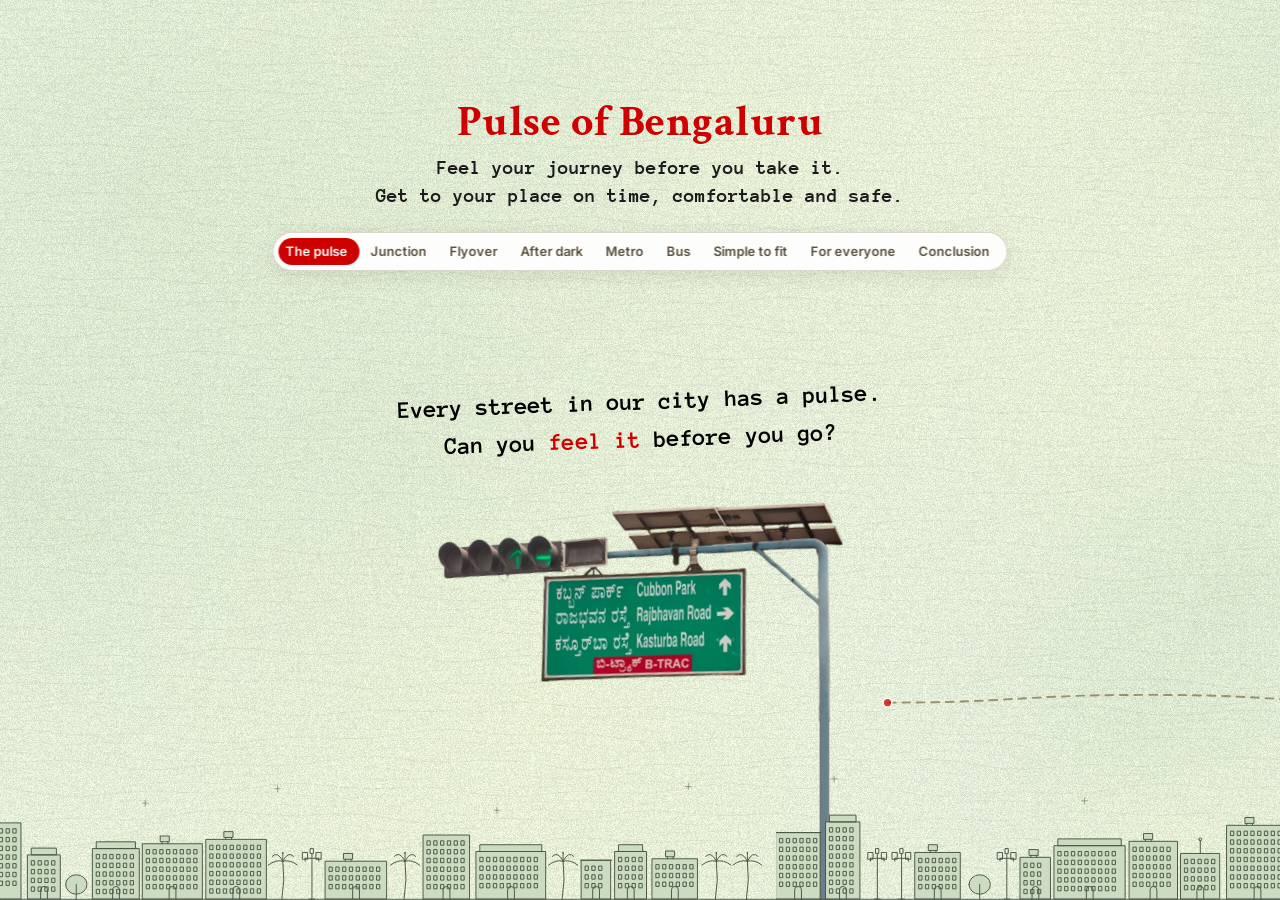
==== index.html @ 8128c370 "Update site" ====
<!doctype html>
<html lang="en">
<head>
  <meta charset="utf-8">
  <meta name="viewport" content="width=device-width, initial-scale=1">
  <title>Pulse of Bengaluru • Heartbeat edition</title>
  <link rel="preconnect" href="https://fonts.googleapis.com">
  <link rel="preconnect" href="https://fonts.gstatic.com" crossorigin>
  <link href="https://fonts.googleapis.com/css2?family=Anonymous+Pro:wght@700&family=Crimson+Text:wght@700&family=Inter:wght@600&family=Noto+Sans+Kannada:wght@700&family=Inter+Tight:wght@500;600;800&family=JetBrains+Mono:wght@500;700&display=swap" rel="stylesheet">
  <script type="module" crossorigin src="./assets/index-BrzSDqYf.js"></script>
  <link rel="stylesheet" crossorigin href="./assets/index-BFYfkbuM.css">
</head>
<body>
  <div id="root"></div>
</body>
</html>
---- assets/index-BFYfkbuM.css ----
*,:before,:after{box-sizing:border-box;margin:0}html,body,#root{background:#fff;height:100%;overflow:hidden}.scroller{overscroll-behavior:contain;scrollbar-width:thin;scrollbar-color:#4a584552 transparent;position:fixed;inset:0;overflow:auto hidden}.scroller::-webkit-scrollbar{background:0 0;height:8px}.scroller::-webkit-scrollbar-track{background:0 0}.scroller::-webkit-scrollbar-thumb{background:#4a584552;border-radius:8px}.track{height:100%;position:relative;overflow:hidden}.frame{transform-origin:0 0;width:24664px;height:928px;position:absolute;top:0;left:0}.spot{justify-content:center;align-items:center;display:flex;position:absolute}.spot>div{flex:none}.photo-fx{width:597.76px;height:336.24px;position:relative}.photo{border:0 solid #614b1e;position:relative}.photo img{pointer-events:none;max-width:none;position:absolute}.photo img.cover{object-fit:cover;width:100%;height:100%;inset:0}.photo .crop{pointer-events:none;position:absolute;inset:0;overflow:hidden}.headline{color:#ce0000;white-space:nowrap;font:700 60px Crimson Text,serif;position:absolute;transform:translateY(-50%)}.rect{background:#d9d9d9;width:6px;height:8px;position:absolute}.overlay{width:24664px;height:928px;position:absolute;top:0;left:0}.abs{position:absolute}.block{width:100%;max-width:none;height:100%;display:block}img.board{object-fit:cover;pointer-events:none;max-width:none}.photo.abs{position:absolute}.t-mono,.t-serif,.t-mono-small{white-space:nowrap;position:absolute}.t-mono{color:#000;font:700 50px Anonymous Pro,monospace}.t-serif{color:#ce0000;font:700 60px Crimson Text,serif}.t-mono-small{color:#000;white-space:pre-wrap;font:700 25px/40px Anonymous Pro,monospace}.wrap{white-space:normal}.pre{white-space:pre-wrap}.right{text-align:right}.red{color:#ce0000}.t-serif .mono-line{color:#000;white-space:pre;font-family:Anonymous Pro,monospace;font-size:50px}.t-serif .mono-small{color:#000;font-family:Anonymous Pro,monospace;font-size:25px;line-height:40px}.t-serif .small{font-size:25px;line-height:40px}ul.bullet{margin:0;padding:0;list-style:none}ul.bullet li{margin-inline-start:55px;list-style:outside}.tag{background:#5e4545;border-radius:10px;justify-content:center;align-items:center;padding:20px;display:flex;position:absolute}.tag p{color:#fff;white-space:nowrap;font:700 40px/40px Anonymous Pro,monospace}.patch{background:#fff;position:absolute}.caption{color:#303030;font:700 26px/38px Anonymous Pro,monospace;position:absolute}.journey{pointer-events:none;position:absolute;top:0;left:0;overflow:visible}.journey-road{fill:none;stroke:#614b1e;stroke-opacity:.55;stroke-width:4px;stroke-linecap:round;stroke-dasharray:16 14;animation:1.6s linear infinite journey-walk}.journey-stop{fill:#ce0000;fill-opacity:.75;stroke:#fff;stroke-width:3px}@keyframes journey-walk{to{stroke-dashoffset:-30px}}@media (prefers-reduced-motion:reduce){.journey-road{animation:none}}.content{width:100%;height:928px;position:absolute;left:0}.pop{transform-origin:50%;transform:scale(1.3333)}.lg-sw{background:#121417;border-radius:5px;align-items:center;gap:3px;min-width:74px;padding:4px 6px;display:inline-flex}.lg-led{border-radius:2px;width:4px;height:14px;display:inline-block}.lg-coach{background:#090e14;border:1.5px solid #c7b9d6;border-radius:4px;gap:3px;padding:2px 4px;display:inline-flex}.lg-coach i,.lg-coach b{border-radius:1.5px;width:3px;height:11px;display:inline-block}.lg-coach i{background:#0f1318}.lg-coach b{background:#d9a47e}.lg-seats{letter-spacing:.5px;color:#ffbd4a;font:700 8px/1 monospace}.lg-seats em{color:#ffbd4a40;font-style:normal}.lg-shadow{background:#000;box-shadow:0 0 0 1px #ffffff73}.lg-sec h3{margin-bottom:0}.lg-sec.on h3{margin-bottom:6px}.lg-body{gap:2px}.info-btn{all:unset;cursor:pointer;color:#ce0000;text-underline-offset:4px;white-space:nowrap;text-decoration:underline}.info-btn:after{content:" ▸"}.info{z-index:11;color:#2b2b2b;-webkit-font-smoothing:antialiased;background:#fffffffa;border:1px solid #614b1e40;border-radius:14px;width:420px;max-height:calc(100vh - 36px);padding:18px 20px 16px;font:500 14px/1.45 Inter,system-ui,-apple-system,sans-serif;animation:.22s ease-out info-in;position:fixed;bottom:18px;left:18px;overflow:auto;box-shadow:0 10px 34px #281e0a2e}@keyframes info-in{0%{opacity:0;transform:translateY(8px)}}.info h3{color:#ce0000;margin:0 28px 10px 0;font:700 22px/1.15 Crimson Text,serif}.info-k{letter-spacing:.06em;text-transform:uppercase;color:#614b1e;margin:12px 0 5px;font:700 11px/1 Anonymous Pro,monospace}.info-src{font-weight:600}.info ul{gap:6px;padding-left:18px;display:grid}.info figure{margin:12px 0 0}.info figure img{object-fit:cover;object-position:center 25%;border:1px solid #e5dccb;border-radius:10px;width:100%;max-height:300px;display:block}.info figcaption{color:#6b6355;margin-top:6px;font-size:12px}.info-link{color:#ce0000;margin-top:12px;font-weight:600;display:inline-block}.info-close{all:unset;cursor:pointer;color:#614b1e;font:400 24px/1 system-ui;position:absolute;top:10px;right:14px}.diagram{background:#faf7f0;border:1px solid #e5dccb;border-radius:10px;margin-top:10px;padding:6px 4px 2px}.diagram svg{width:100%;height:auto;display:block}.d-led{transition:fill .35s}.d-guide{stroke:#8a7d63;stroke-width:1px;stroke-dasharray:3 3;opacity:.55}.d-guide.on{stroke:#c9a227;opacity:1}.d-label{fill:#614b1e;font:600 11px Inter,system-ui,sans-serif}.info{width:460px}.info figure img{max-height:220px}.lead{color:#1b1b1b;font:700 40px/1.3 Anonymous Pro,monospace;position:absolute}.person-label{text-align:center;color:#303030;font:700 22px/1.3 Anonymous Pro,monospace;position:absolute}.bubble{fill:#ce0000;font:700 24px Noto Sans Kannada,Inter,sans-serif}.signs-wall{width:1340px;height:520px}.signs-wall img{filter:drop-shadow(0 8px 14px #281e0a2e);height:auto;position:absolute}.fit-tag{color:#303030;margin-top:10px;font:700 26px Anonymous Pro,monospace}.fit-tag.red{color:#ce0000}.fit-points{color:#303030;gap:26px;padding-left:28px;font:700 30px/1.35 Anonymous Pro,monospace;display:grid;position:absolute}.fit-points b{color:#ce0000}.fb-kn{fill:#fffff7;font:700 42px Noto Sans Kannada,sans-serif}.fb-en{fill:#fffff7;font:600 52px Inter,sans-serif}.fb-arrow{fill:#fffff7;font:700 84px Inter,sans-serif}.index{z-index:12;-webkit-backdrop-filter:blur(6px);backdrop-filter:blur(6px);-webkit-font-smoothing:antialiased;background:#ffffffeb;border:1px solid #614b1e38;border-radius:999px;gap:4px;padding:5px;font:600 13px/1 Inter,system-ui,sans-serif;display:flex;position:fixed;top:232px;left:50%;transform:translate(-50%);box-shadow:0 4px 18px #281e0a1a}.index button{all:unset;cursor:pointer;white-space:nowrap;color:#5a4f3c;border-radius:999px;align-items:center;gap:7px;padding:7px 12px 7px 7px;transition:background .2s,color .2s;display:flex}.index button:hover{background:#f6efe1}.index .n{color:#614b1e;background:#efe7d6;border-radius:50%;place-items:center;width:22px;height:22px;font:700 12px Anonymous Pro,monospace;display:inline-grid}.index button.on{color:#fff;background:#ce0000}.index button.on .n{color:#ce0000;background:#fff}.info-btn.try{color:#614b1e}.info-btn.try:after{content:" ●";color:#ce0000;vertical-align:.2em;font-size:.7em}.sim-backdrop{z-index:20;background:#1c160c6b;place-items:center;padding:24px;animation:.2s ease-out info-in;display:grid;position:fixed;inset:0}.sim{color:#2b2b2b;-webkit-font-smoothing:antialiased;background:#fffdf8;border-radius:18px;width:min(1080px,94vw);max-height:94vh;padding:18px 22px 20px;font:500 14px/1.4 Inter,system-ui,-apple-system,sans-serif;overflow:auto;box-shadow:0 20px 60px #140e0459}.sim header{justify-content:space-between;align-items:center;display:flex;position:relative}.sim header h3{color:#ce0000;font:700 26px/1.1 Crimson Text,serif}.sim header .info-close{position:static}.sim-k{letter-spacing:.05em;text-transform:uppercase;color:#614b1e;font:700 11px/1.2 Anonymous Pro,monospace}.sim-time{background:#f6efe1;border-radius:12px;align-items:center;gap:12px;margin:12px 0 14px;padding:10px 14px;display:flex}.sim-time input{accent-color:#ce0000;flex:1}.sim-time b{text-align:right;min-width:74px;font:700 16px Anonymous Pro,monospace}.sim-time-ico{font-size:18px}.sim-frame{background:#f3eee4;border-radius:14px;width:100%;position:relative;overflow:hidden}.sim-frame iframe{border:0;width:100%;height:100%;position:absolute;inset:0}.sim-frame.night{aspect-ratio:1128/409}.sim-frame.metro{aspect-ratio:1056/354}.sim-frame.bus{aspect-ratio:1296/486}.sim-board{width:100%;height:auto;display:block}.fb-kn.small{font-size:34px}.fb-en.small{font-size:40px}.fb-arrow.small{font-size:64px}.sim-note{margin-top:10px;font-size:15px}.sim-note .muted{color:#7a705e}.sim-hint{color:#6b6355;margin:8px 2px 0;font-size:13px}.sim-hint.inline{margin:0}.sim-controls{flex-wrap:wrap;align-items:center;gap:10px;margin-top:12px;display:flex}.sim-btn{all:unset;cursor:pointer;color:#3c3220;background:#efe7d6;border-radius:10px;padding:9px 14px;font-weight:700}.sim-btn:hover{background:#e6dcc6}.sim-btn.primary{color:#fff;background:#ce0000}.sim-btn.primary:hover{background:#b50000}.sim-btn.ghost{background:0 0;box-shadow:inset 0 0 0 1.5px #d9cfbb}.sim-btn[disabled]{opacity:.55;cursor:default}.sim-range{align-items:center;gap:8px;display:flex}.sim-range input{accent-color:#614b1e;width:180px}.seg{background:#efe7d6;border-radius:9px;padding:2px;display:inline-flex}.seg button{all:unset;cursor:pointer;color:#5a4f3c;white-space:nowrap;border-radius:7px;padding:5px 9px;font-size:12px;font-weight:600}.seg button.on{color:#ce0000;background:#fff;box-shadow:0 1px 3px #0000001f}.seg button[disabled]{cursor:default;opacity:.6}.sim-coaches{grid-template-columns:repeat(3,1fr);gap:10px 14px;margin-top:12px;display:grid}.sim-coach{gap:4px;display:grid}.sim-buses{gap:8px;margin-top:12px;display:grid}.sim-bus{grid-template-columns:70px 140px auto 1fr;align-items:center;gap:12px;display:grid}.sim-route{color:#b57a12;font:700 18px Anonymous Pro,monospace}.sim-eta{justify-self:end;align-items:center;gap:8px;display:inline-flex}.sim-eta b{text-align:center;min-width:58px;font:700 15px Anonymous Pro,monospace}.sim-eta button{all:unset;cursor:pointer;background:#efe7d6;border-radius:8px;place-items:center;width:28px;height:28px;font-weight:700;display:grid}.backdrop{z-index:0;pointer-events:none;width:100vw;height:100vh;position:fixed;inset:0}.scroller{z-index:1;background:0 0}.cmp{gap:12px;margin:4px 0 6px;display:grid}.cmp figure{margin:0}.cmp img{border:1px solid #e5dccb;border-radius:10px;width:100%;display:block}.cmp-label{letter-spacing:.05em;text-transform:uppercase;color:#5a4f3c;background:#ece7dd;border-radius:999px;margin-bottom:6px;padding:3px 9px;font:700 11px/1.3 Anonymous Pro,monospace;display:inline-block}.cmp-label.us{color:#fff;background:#ce0000}.cmp figcaption{color:#4a4336;margin-top:6px;font-size:13px}.cmp figcaption a{color:#8a7d63;white-space:nowrap}.cmp-us figcaption{color:#2b2b2b;font-weight:600}.pole{background:linear-gradient(90deg,#6c7477 0%,#6a7b82 15%,#69818b 30%,#66818b 45%,#638188 60%,#67838d 75%,#75878c 90%,#899893 100%);position:absolute}.board-legend{color:#2b2b2b;white-space:nowrap;background:#ffffffe0;border:1.5px solid #614b1e2e;border-radius:16px;align-items:center;gap:26px;padding:14px 22px;font:600 22px/1 Inter,system-ui,sans-serif;display:flex;position:absolute}.bl-title{letter-spacing:.05em;text-transform:uppercase;color:#ce0000;font:700 18px/1 Anonymous Pro,monospace}.bl-item{align-items:center;gap:12px;display:inline-flex}.board-legend .lg-sw{border-radius:8px;gap:5px;min-width:0;padding:7px 10px}.board-legend .lg-led{border-radius:3px;width:7px;height:24px}.board-legend .lg-coach{border-width:2.5px;border-radius:6px;gap:5px;padding:4px 7px}.board-legend .lg-coach i,.board-legend .lg-coach b{border-radius:2.5px;width:5px;height:18px}.board-legend .lg-seats{letter-spacing:1px;font-size:14px}.page-head{z-index:12;text-align:center;pointer-events:none;position:fixed;top:100px;left:50%;transform:translate(-50%)}.page-head h1{color:#ce0000;letter-spacing:.01em;text-shadow:0 1px #fff9;font:700 44px/1 Crimson Text,serif}.page-head p{color:#614b1e;letter-spacing:.04em;margin-top:5px;font:700 15px/1 Noto Sans Kannada,sans-serif}.page-head .head-q{letter-spacing:0;color:#1b1b1b;margin-top:10px;font:700 20px/1.4 Anonymous Pro,monospace}.page-head .head-q span{color:#ce0000}.skyline{pointer-events:none;position:absolute;left:0}.sky-fill{fill:none}.sky-line{fill:none;stroke:#4a5845;stroke-width:2px;stroke-linejoin:round;stroke-linecap:round;opacity:.72}.sky-star{fill:none;stroke:#4a5845;stroke-width:2px;stroke-linecap:round;opacity:.5}.ctx-legend{z-index:10;color:#2b2b2b;-webkit-font-smoothing:antialiased;background:#fffffff7;border:1px solid #614b1e40;border-radius:14px;width:290px;padding:12px 14px;font:600 13px/1.35 Inter,system-ui,sans-serif;animation:.3s ease-out ctx-in;position:fixed;bottom:18px;right:18px;box-shadow:0 8px 26px #281e0a29}@keyframes ctx-in{0%{opacity:0;transform:translateY(14px)}}.ctx-legend header{align-items:baseline;gap:8px;margin-bottom:8px;display:flex}.ctx-k{letter-spacing:.05em;text-transform:uppercase;color:#ce0000;font:700 11px/1 Anonymous Pro,monospace}.ctx-legend header b{flex:1;font-size:14px}.ctx-legend header button{all:unset;cursor:pointer;color:#614b1e;padding:0 6px;font:700 18px/1 system-ui}.ctx-legend ul{gap:6px;padding:0;list-style:none;display:grid}.ctx-legend li{align-items:center;gap:10px;display:flex}.ctx-legend .lg-sw{min-width:74px}.ctx-pill{all:unset;cursor:pointer;z-index:10;color:#fff;background:#ce0000;border-radius:999px;padding:9px 14px;font:700 12px/1 Anonymous Pro,monospace;position:fixed;bottom:18px;right:18px;box-shadow:0 6px 18px #78000040}.sim-btn.play{text-align:center;min-width:110px;padding:11px 18px;font-size:15px}.live-board{pointer-events:none;background:0 0;border:0;position:absolute}.playpause{all:unset;cursor:pointer;z-index:2;background:#ce0000;border-radius:50%;place-items:center;width:80px;height:80px;transition:transform .15s,background .15s;display:grid;position:absolute;box-shadow:0 0 0 6px #ffffffd9,0 8px 22px #7800004d}.playpause:hover{background:#b50000;transform:scale(1.06)}.playpause svg{fill:#fff;width:38px;height:38px}.playpause.paused{animation:1.6s ease-in-out infinite pp-pulse}@keyframes pp-pulse{50%{box-shadow:0 0 0 12px #ffffff8c,0 8px 22px #7800004d}}.spawn{z-index:2;gap:22px;display:flex;position:absolute}.spawn button{all:unset;cursor:pointer;background:#fff;border-radius:50%;place-items:center;width:64px;height:64px;transition:transform .15s,background .15s;display:grid;box-shadow:0 0 0 1.5px #614b1e2e,0 6px 18px #3c321429}.spawn button:hover{background:#fbfaf4;transform:scale(1.07)}.spawn button:active{transform:scale(.94)}.spawn button:focus-visible,.playpause:focus-visible{outline-offset:8px;outline:3px solid #1f3f8f}.spawn svg{fill:#fff;width:34px;height:34px}.beat{flex-direction:column;align-items:flex-start;gap:18px;display:flex;position:absolute}.kicker{letter-spacing:.24em;text-transform:uppercase;color:#614b1e;white-space:nowrap;font:700 28px/1 Anonymous Pro,monospace}.kicker.abs{position:absolute}.beat h3{color:#ce0000;font:700 60px/1.05 Crimson Text,serif}.beat .sub{color:#1b1b1b;font:700 30px/1.35 Anonymous Pro,monospace}.beat .place{color:#614b1e;margin-top:8px;font:700 20px/1.5 Anonymous Pro,monospace}.beat .place a{color:#ce0000;text-underline-offset:4px;pointer-events:auto;text-decoration:underline}[data-theme=night] .beat .place{color:var(--muted);font-family:JetBrains Mono,monospace;font-size:18px;font-weight:500}[data-theme=night] .beat .place a{color:var(--lime)}.tag.inline{padding:12px 18px;position:static}.tag.inline p{font-size:28px;line-height:28px}.theme-tabs{z-index:30;-webkit-font-smoothing:antialiased;background:#ffffffeb;border:1px solid #614b1e38;border-radius:12px;gap:4px;padding:4px;font:600 13px/1 Inter,system-ui,sans-serif;display:flex;position:fixed;top:16px;left:16px;box-shadow:0 4px 16px #281e0a1a}.theme-tabs button{all:unset;cursor:pointer;color:#5a4f3c;border-radius:9px;align-items:center;gap:8px;padding:8px 12px;display:flex}.theme-tabs button:hover{background:#f6efe1}.theme-tabs button.on{color:#fff;background:#2b2b2b}.theme-tabs .sw{border-radius:50%;width:14px;height:14px}.theme-tabs .sw-paper{background:linear-gradient(135deg,#e6eedb 50%,#ce0000 50%);box-shadow:0 0 0 1px #00000026}.theme-tabs .sw-night{background:linear-gradient(135deg,#0f141b 50%,#dcf26a 50%);box-shadow:0 0 0 1px #00000040}.theme-tabs button:focus-visible{outline-offset:2px;outline:2px solid #1f3f8f}[data-theme=night]{--ink:#0f141b;--card:#171e28;--line:#2a3340;--text:#f2efe6;--muted:#9aa3b2;--lime:#dcf26a;--peri:#7e95e0}[data-theme=night] body,[data-theme=night] html{background:#0f141b}[data-theme=night] .scroller{scrollbar-color:#dcf26a59 transparent}[data-theme=night] .scroller::-webkit-scrollbar-thumb{background:#dcf26a59}[data-theme=night] .t-serif,[data-theme=night] .headline,[data-theme=night] .beat h3{letter-spacing:-.025em;color:var(--text);font-family:Inter Tight,Inter,sans-serif;font-weight:800}[data-theme=night] .t-serif p:first-child,[data-theme=night] .beat h3{color:var(--text)}[data-theme=night] .headline{color:var(--lime)}[data-theme=night] .t-mono,[data-theme=night] .t-mono-small,[data-theme=night] .t-serif .mono-line,[data-theme=night] .t-serif .mono-small,[data-theme=night] .lead,[data-theme=night] .beat .sub,[data-theme=night] .fit-points,[data-theme=night] .caption,[data-theme=night] .person-label,[data-theme=night] .fit-tag{color:var(--text);letter-spacing:-.01em;font-family:JetBrains Mono,monospace;font-weight:500}[data-theme=night] .t-serif .mono-line,[data-theme=night] .t-mono{font-size:46px}[data-theme=night] .lead{font-size:36px}[data-theme=night] .beat .sub,[data-theme=night] .caption,[data-theme=night] .person-label{color:var(--muted)}[data-theme=night] .beat .sub{font-size:28px}[data-theme=night] .red,[data-theme=night] .fit-points b,[data-theme=night] .fit-tag.red{color:var(--lime)}[data-theme=night] .t-serif p:not(.mono-line):not(.mono-small)+p:not(.mono-line):not(.mono-small){color:var(--text)}[data-theme=night] .t-serif p[style*="75px"]:not(.mono-line){color:var(--lime)}[data-theme=night] .kicker{color:var(--peri);letter-spacing:.28em;font-family:JetBrains Mono,monospace;font-weight:700}[data-theme=night] .tag{box-shadow:inset 0 0 0 2px var(--lime);background:0 0}[data-theme=night] .tag p{color:var(--lime);font-family:JetBrains Mono,monospace}[data-theme=night] .info-btn{color:var(--lime)}[data-theme=night] .info-btn.try{color:var(--text)}[data-theme=night] .info-btn.try:after{color:var(--lime)}[data-theme=night] .bubble{fill:var(--ink)}[data-theme=night] .photo{box-shadow:0 18px 50px #00000073;border-color:#232c38!important}[data-theme=night] .signs-wall img{filter:drop-shadow(0 10px 22px #0000008c)}[data-theme=night] .journey-road{stroke:var(--lime);stroke-opacity:.45}[data-theme=night] .journey-stop{fill:var(--lime);fill-opacity:1;stroke:var(--ink);stroke-width:4px;transform-box:fill-box;transform-origin:50%;animation:1.4s ease-in-out infinite stop-beat}@keyframes stop-beat{0%,60%,to{transform:scale(1)}12%{transform:scale(1.45)}24%{transform:scale(1)}36%{transform:scale(1.25)}}@media (prefers-reduced-motion:reduce){[data-theme=night] .journey-stop{animation:none}}[data-theme=night] .sky-line{stroke:#6d7a91;opacity:.55}[data-theme=night] .sky-star{stroke:var(--peri);opacity:.6}[data-theme=night] .page-head h1{letter-spacing:-.03em;color:var(--text);text-shadow:none;font-family:Inter Tight,sans-serif;font-weight:800}[data-theme=night] .page-head .head-q{color:var(--muted);font-family:JetBrains Mono,monospace;font-size:17px;font-weight:500}[data-theme=night] .page-head .head-q span{color:var(--lime);font-weight:700}[data-theme=night] .index{border-color:var(--line);background:#171e28d1;font-family:Inter Tight,sans-serif;box-shadow:0 6px 24px #00000059}[data-theme=night] .index button{color:var(--muted)}[data-theme=night] .index button:hover{color:var(--text);background:#222b37}[data-theme=night] .index .n{color:var(--muted);background:#222b37;font-family:JetBrains Mono,monospace}[data-theme=night] .index button.on{background:var(--lime);color:var(--ink)}[data-theme=night] .index button.on .n{background:var(--ink);color:var(--lime)}[data-theme=night] .theme-tabs{border-color:var(--line);background:#171e28e6;box-shadow:0 6px 24px #00000059}[data-theme=night] .theme-tabs button{color:var(--muted)}[data-theme=night] .theme-tabs button:hover{background:#222b37}[data-theme=night] .theme-tabs button.on{background:var(--lime);color:var(--ink)}[data-theme=night] .playpause{background:var(--lime);box-shadow:0 0 0 6px #0f141be6,0 0 30px #dcf26a59}[data-theme=night] .playpause:hover{background:#e8f78f}[data-theme=night] .playpause svg{fill:var(--ink)}@keyframes pp-pulse-night{50%{box-shadow:0 0 0 12px #dcf26a2e,0 0 30px #dcf26a59}}[data-theme=night] .playpause.paused{animation-name:pp-pulse-night}[data-theme=night] .spawn button{background:var(--card);box-shadow:0 0 0 1.5px var(--line), 0 8px 20px #0006}[data-theme=night] .spawn button:hover{background:#1f2732}[data-theme=night] .spawn svg{fill:#fff}[data-theme=night] .info,[data-theme=night] .ctx-legend,[data-theme=night] .sim{border-color:var(--line);color:var(--text);background:#171e28f7;font-family:Inter Tight,sans-serif;box-shadow:0 14px 44px #00000080}[data-theme=night] .info h3,[data-theme=night] .sim header h3{letter-spacing:-.02em;color:var(--text);font-family:Inter Tight,sans-serif;font-weight:800}[data-theme=night] .info-k,[data-theme=night] .ctx-k,[data-theme=night] .sim-k{color:var(--peri);font-family:JetBrains Mono,monospace}[data-theme=night] .info figcaption,[data-theme=night] .sim-hint,[data-theme=night] .sim-note .muted,[data-theme=night] .cmp figcaption{color:var(--muted)}[data-theme=night] .cmp-us figcaption{color:var(--text)}[data-theme=night] .info-link{color:var(--lime)}[data-theme=night] .info-close,[data-theme=night] .ctx-legend header button{color:var(--muted)}[data-theme=night] .info figure img,[data-theme=night] .cmp img{border-color:var(--line)}[data-theme=night] .cmp-label{color:var(--muted);background:#222b37}[data-theme=night] .cmp-label.us{background:var(--lime);color:var(--ink)}[data-theme=night] .diagram{border-color:var(--line);background:#10161e}[data-theme=night] .d-label{fill:var(--muted)}[data-theme=night] .ctx-pill{background:var(--lime);color:var(--ink);font-family:JetBrains Mono,monospace;box-shadow:0 6px 18px #0006}[data-theme=night] .sim-backdrop{background:#05080c99}[data-theme=night] .sim-time,[data-theme=night] .sim-frame,[data-theme=night] .seg,[data-theme=night] .sim-btn,[data-theme=night] .sim-eta button{color:var(--text);background:#222b37}[data-theme=night] .sim-frame{background:#10161e}[data-theme=night] .sim-btn:hover{background:#2a3442}[data-theme=night] .sim-btn.primary{background:var(--lime);color:var(--ink)}[data-theme=night] .sim-btn.ghost{box-shadow:inset 0 0 0 1.5px var(--line);background:0 0}[data-theme=night] .seg button{color:var(--muted)}[data-theme=night] .seg button.on{background:var(--lime);color:var(--ink)}[data-theme=night] .sim-time input,[data-theme=night] .sim-range input{accent-color:var(--lime)}[data-theme=night] .sim-route{color:var(--lime)}[data-theme=night] .photo[style*="border-width: 0px"]{box-shadow:none}[data-theme=night] .kicker{letter-spacing:.2em;font-size:24px}.who{color:#614b1e;font:700 28px/1.45 Anonymous Pro,monospace;position:absolute}.street{transform:rotate(.6deg);box-shadow:0 16px 40px #281e0a38}.board-stack img{filter:drop-shadow(0 14px 18px #140e0459);height:auto;position:absolute}[data-theme=night] .who{color:var(--peri);font-family:JetBrains Mono,monospace;font-size:26px;font-weight:500}[data-theme=night] .street{border-color:#232c38!important}[data-theme=night] .board-stack img{filter:drop-shadow(0 14px 22px #0009)}.jx-time{z-index:3;background:#ffffffe6;border:2px solid #614b1e33;border-radius:999px;align-items:center;gap:22px;padding:16px 26px;display:flex;position:absolute;box-shadow:0 8px 24px #281e0a1f}.jx-time input{accent-color:#ce0000;cursor:pointer;flex:1;height:30px}.jx-time b{text-align:right;color:#1b1b1b;min-width:150px;font:700 32px Anonymous Pro,monospace}.jx-k{letter-spacing:.16em;text-transform:uppercase;color:#614b1e;white-space:nowrap;font:700 22px/1 Anonymous Pro,monospace}.jx-ico{font-size:34px}.jx-photo{opacity:0;transition:opacity .6s}.jx-photo.on{opacity:1}.jx-board{filter:drop-shadow(0 10px 18px #00000040);overflow:visible}[data-theme=night] .jx-time{border-color:var(--line);background:#171e28e6;box-shadow:0 8px 24px #0006}[data-theme=night] .jx-time input{accent-color:var(--lime)}[data-theme=night] .jx-time b{color:var(--text);font-family:JetBrains Mono,monospace}[data-theme=night] .jx-k{color:var(--peri);font-family:JetBrains Mono,monospace}.everyone-people{filter:drop-shadow(0 6px 10px #281e0a2e);height:auto}.pulse-drops{pointer-events:none;overflow:visible}.pulse-drops path{fill:none;stroke:#614b1e;stroke-opacity:.45;stroke-width:3px;stroke-dasharray:8 10;stroke-linecap:round;animation:1.6s linear infinite journey-walk}[data-theme=night] .pulse-drops path{stroke:var(--lime);stroke-opacity:.5}[data-theme=night] .everyone-people{filter:drop-shadow(0 6px 14px #00000080)}.carousel .slide{opacity:0;pointer-events:none;transition:opacity .7s;position:absolute;inset:0}.carousel .slide.on{opacity:1}.carousel-board{transition:transform .7s;position:absolute;transform:translateY(-50%)scale(.96)}.slide.on .carousel-board{transform:translateY(-50%)scale(1)}.carousel-board>*{filter:drop-shadow(0 14px 18px #140e0459);width:100%;height:auto;display:block}.carousel-dots{pointer-events:auto;justify-content:center;gap:14px;display:flex;position:absolute}.carousel-dots button{cursor:pointer;opacity:.3;background:#614b1e;border:0;border-radius:50%;width:18px;height:18px;padding:0;transition:opacity .3s,width .3s}.carousel-dots button.on{opacity:.9;border-radius:9px;width:46px}[data-theme=night] .carousel-board>*{filter:drop-shadow(0 14px 22px #0009)}[data-theme=night] .carousel-dots button{background:var(--lime)}.spawn{align-items:center}.spawn.above{flex-direction:column;align-items:flex-start;gap:14px}.spawn.above .spawn-hint{margin:0}.spawn-btns{gap:22px;display:flex}.spawn-hint{white-space:nowrap;color:#303030;margin:0 0 0 6px;font:700 22px/1.35 Anonymous Pro,monospace}[data-theme=night] .spawn-hint{color:var(--peri);font-family:JetBrains Mono,monospace;font-size:20px;font-weight:500}.jx-mini{z-index:1;filter:brightness(.9)contrast(.95)blur(.2px);position:absolute}.jx-mini.night{filter:brightness(.62)contrast(.9)blur(.2px)}.metro-live{aspect-ratio:1040/340;width:100%;position:relative;overflow:hidden;container-type:inline-size}.metro-live .live-board{width:calc(100cqw + 16px);height:calc(32.6923cqw + 16px);top:-8px;left:-8px}.photo>.metro-live{aspect-ratio:auto;height:100%}.fb-arrow-icon path{fill:#fffff7;stroke:#fffff7;stroke-width:2px;stroke-linejoin:round}.strip-hero{filter:drop-shadow(0 18px 24px #140e044d);overflow:visible}[data-theme=night] .strip-hero{filter:drop-shadow(0 18px 28px #0009)}.bus-live{aspect-ratio:1280/470;border-radius:12px;width:100%;position:relative;overflow:hidden;container-type:inline-size}.bus-live .live-board{width:calc(100cqw + 48px);height:calc(36.7188cqw + 16px);top:-8px;left:-24px}.bus-live.hi .live-board{transform-origin:0 0;width:calc(200cqw + 48px);height:calc(73.4375cqw + 16px);top:-4px;left:-12px;transform:scale(.5)}.night-live{aspect-ratio:1112/393;width:100%;position:relative;overflow:hidden;container-type:inline-size}.night-live .live-board{width:calc(100cqw + 16px);height:calc(35.3417cqw + 16px);top:-8px;left:-8px}.info-live{border-radius:14px;margin:2px 0 8px;overflow:hidden}.info-lead{margin:0 0 4px;font-size:15px;font-weight:600}.proof{margin-top:10px;display:inline-block;position:relative}.proof-btn{all:unset;cursor:pointer;color:#ce0000;text-underline-offset:4px;font-weight:600;text-decoration:underline}.proof-btn:after{content:" ▾";font-size:.8em}.proof-pop{z-index:2;background:#fffaf0;border:1px solid #e5dccb;border-radius:12px;width:360px;padding:10px;position:absolute;top:calc(100% + 8px);left:0;box-shadow:0 12px 28px #140e0440}.proof-pop:before{content:"";height:10px;position:absolute;top:-10px;left:0;right:0}.proof-pop img{border-radius:8px;width:100%;display:block}.proof-pop p{color:#4a4336;margin:8px 0 4px;font-size:13px}.proof-pop a{color:#ce0000;font-size:13px;font-weight:600}[data-theme=night] .proof-btn,[data-theme=night] .proof-pop a{color:var(--lime)}[data-theme=night] .proof-pop{border-color:var(--line);background:#161c25;box-shadow:0 12px 28px #0009}[data-theme=night] .proof-pop p{color:var(--muted)}.strip-crop{border-radius:10px;position:relative;overflow:hidden;box-shadow:0 10px 22px #140e0447}.strip-crop iframe{transform-origin:0 0;pointer-events:none;border:0;position:absolute}.fit-label{letter-spacing:.08em;text-transform:uppercase;color:#614b1e;white-space:nowrap;margin:0;font:700 20px Anonymous Pro,monospace;position:absolute}.fit-note{color:#6b6355;width:700px;margin:12px 0 0;font:400 16px/1.45 Anonymous Pro,monospace}.train-sticker{filter:drop-shadow(0 6px 10px #140e0440);display:block;overflow:visible}[data-theme=night] .fit-label{color:var(--peri);font-family:JetBrains Mono,monospace}[data-theme=night] .fit-note{color:var(--muted);font-family:JetBrains Mono,monospace}[data-theme=night] .strip-crop{box-shadow:0 10px 22px #0000008c}.strip-tabs{z-index:5;border-bottom:2px solid #614b1e38;gap:56px;margin-bottom:26px;display:flex;position:relative}.strip-tabs button{all:unset;cursor:pointer;letter-spacing:.05em;text-transform:uppercase;color:#7a6a4a;padding:0 2px 16px;font:700 30px/1 Anonymous Pro,monospace;transition:color .25s;position:relative}.strip-tabs button:after{content:"";background:0 0;border-radius:3px 3px 0 0;height:5px;transition:background .25s;position:absolute;bottom:-2px;left:0;right:0}.strip-tabs button:not(.on):hover{color:#3d2f14}.strip-tabs button.on{color:#c4231b}.strip-tabs button.on:after{background:#c4231b}.strip-tabs button:focus-visible{outline-offset:6px;border-radius:4px;outline:3px solid #1f3f8f}.strip-slide{opacity:0;pointer-events:none;width:1500px;transition:opacity .5s,transform .5s;position:absolute;top:110px;left:0;transform:translateY(8px)}.strip-slide.on{opacity:1;pointer-events:auto;transform:none}[data-theme=night] .strip-tabs{border-bottom-color:var(--line)}[data-theme=night] .strip-tabs button{color:var(--muted);font-family:JetBrains Mono,monospace}[data-theme=night] .strip-tabs button.on{color:var(--lime)}[data-theme=night] .strip-tabs button.on:after{background:var(--lime)}.drop{touch-action:none;position:relative}.drop:before{content:"";position:absolute;inset:-60px -60px -40px}.drop.follow,.drop.snap{cursor:grabbing}.drop-strip{border-radius:16px;display:block;position:relative;box-shadow:0 10px 22px #140e0447}.drop-sticker{pointer-events:none;transform-origin:50%;transition:left .5s cubic-bezier(.3,1.25,.5,1),top .5s cubic-bezier(.3,1.25,.5,1);position:absolute;transform:scale(1.1)}.drop-roll{filter:drop-shadow(0 26px 18px #0a08044d)drop-shadow(0 6px 6px #0a08042e);transition:filter .25s;animation:3.4s ease-in-out infinite breathe;display:block;overflow:visible}@keyframes breathe{0%,to{filter:drop-shadow(0 22px 16px #0a08044d)drop-shadow(0 6px 6px #0a08042e);transform:translateY(0)scale(1)}50%{filter:drop-shadow(0 34px 22px #0a08043d)drop-shadow(0 9px 8px #0a080424);transform:translateY(-9px)scale(1.012)}}.drop.follow .drop-roll{filter:drop-shadow(8px 20px 14px #0a08044d);animation:none;transform:rotate(-1.5deg)scale(1.02)}.drop.snap .drop-roll{filter:drop-shadow(0 4px 4px #0a080447);animation:none;transform:none}.drop.stuck .drop-roll{filter:drop-shadow(0 1px 1px #00000040);animation:none;transform:none}.sticker-edge{fill:#c7b6d6}[data-theme=night] .drop-strip{box-shadow:0 10px 22px #0000008c}[data-theme=night] .drop-roll{animation-name:breathe-night}@keyframes breathe-night{0%,to{filter:drop-shadow(0 22px 18px #0009)drop-shadow(0 6px 6px #0006);transform:translateY(0)scale(1)}50%{filter:drop-shadow(0 34px 24px #00000080)drop-shadow(0 9px 8px #00000052);transform:translateY(-9px)scale(1.012)}}[data-theme=night] .drop.follow .drop-roll{filter:drop-shadow(8px 20px 16px #0009)}:root:not([data-theme=night]) .sky-fill{fill:#cbdcc2}.skyline.fill,.skyline.lines{z-index:3}:root:not([data-theme=night]) .sky-line{opacity:1}.drop-hint{text-align:center;color:#4a4336;white-space:nowrap;margin:0;font:400 22px/1.4 Anonymous Pro,monospace;position:absolute;left:0;right:0}[data-theme=night] .drop-hint{color:var(--muted);font-family:JetBrains Mono,monospace}.drop-arrow{pointer-events:none;transition:opacity .3s;position:absolute;overflow:visible}.arrow-line,.arrow-head{fill:none;stroke:#614b1e;stroke-width:1.3px;stroke-linecap:round;stroke-linejoin:round}.arrow-line{stroke-dasharray:2 2.4}.drop:not(.home) .drop-arrow{opacity:0}[data-theme=night] .arrow-line,[data-theme=night] .arrow-head{stroke:var(--lime)}.drop.snap .drop-sticker,.drop.stuck .drop-sticker{transform:none}.drop.home .drop-sticker{transition:left .5s cubic-bezier(.3,1.25,.5,1),top .5s cubic-bezier(.3,1.25,.5,1),transform .4s}.drop.follow .drop-sticker{transition:left 90ms linear,top 90ms linear,transform .3s}.drop.snap .drop-sticker,.drop.stuck .drop-sticker{transition:left .22s cubic-bezier(.3,1.4,.5,1),top .22s cubic-bezier(.3,1.4,.5,1),transform .22s}:root:not([data-theme=night]) .spawn button{background:#ce0000;box-shadow:0 6px 14px #78000052,0 2px 4px #78000047,inset 0 1px #ffffff2e}:root:not([data-theme=night]) .spawn button:hover{background:#e01010;box-shadow:0 10px 20px #7800005c,0 3px 6px #7800004d,inset 0 1px #fff3}.fit-btns{gap:14px;display:flex;position:absolute}.fit-btn{all:unset;cursor:pointer;color:#fff;letter-spacing:.04em;background:#614b1e;border-radius:999px;padding:16px 30px;font:700 30px Anonymous Pro,monospace;transition:transform .15s,background .15s;box-shadow:0 6px 14px #3c280a4d,0 2px 4px #3c280a40}.fit-btn:hover{background:#735a26;transform:translateY(-2px)}.fit-btn:focus-visible{outline-offset:4px;outline:3px solid #1f3f8f}[data-theme=night] .fit-btn{background:var(--card);color:var(--lime);box-shadow:0 0 0 1.5px var(--line), 0 8px 20px #0006;font-family:JetBrains Mono,monospace}.fit-modal{width:min(760px,94vw)}.fit-lead{color:#4a4336;margin:10px 0 14px;font-size:15px}.fit-rows{gap:0;margin:0;display:grid}.fit-row{border-top:1px solid #eadfca;grid-template-columns:190px 1fr;gap:16px;padding:12px 0;display:grid}.fit-row dt{letter-spacing:.05em;text-transform:uppercase;color:#614b1e;padding-top:2px;font:700 12px/1.4 Anonymous Pro,monospace}.fit-row dd{gap:3px;margin:0;display:grid}.fit-row dd b{color:#1b1b1b;font-size:16px}.fit-row dd span{color:#4a4336}.beat.closing h3{font-size:72px;line-height:1.05}.closing-list{color:#1b1b1b;gap:10px;margin:6px 0 0;padding-left:30px;font:700 30px/1.35 Anonymous Pro,monospace;display:grid}.closing-punch{color:#1b1b1b;border-top:2px solid #614b1e59;margin-top:14px;padding-top:22px;font:700 34px/1.4 Anonymous Pro,monospace}.closing-punch span{color:#ce0000}[data-theme=night] .closing-list,[data-theme=night] .closing-punch{color:var(--text);font-family:JetBrains Mono,monospace}[data-theme=night] .closing-punch{border-color:var(--line)}[data-theme=night] .closing-punch span{color:var(--lime)}.finale .sub{font-size:34px}.finale .closing-list li{cursor:pointer;color:#8a7d63;transition:color .3s}.finale .closing-list li.on{color:#ce0000}.finale .closing-punch{font-size:38px}[data-theme=night] .finale .closing-list li{color:var(--muted)}[data-theme=night] .finale .closing-list li.on{color:var(--lime)}.fit-card{flex-direction:column;gap:18px;display:flex;position:absolute}.fit-checks{color:#1b1b1b;gap:14px;margin:0 0 8px;padding:0;font:700 28px/1.3 Anonymous Pro,monospace;list-style:none;display:grid}.fit-checks li{padding-left:44px;position:relative}.fit-checks li:before{content:"✓";color:#fff;background:#614b1e;border-radius:50%;place-items:center;width:30px;height:30px;font:700 18px/1 Inter,sans-serif;display:grid;position:absolute;top:1px;left:0}.fit-tiles{flex-wrap:wrap;gap:16px;display:flex}.fit-tile{all:unset;cursor:pointer;color:#fff;background:#614b1e;border-radius:999px;align-items:center;gap:12px;padding:14px 26px 14px 16px;transition:transform .15s,background .2s,box-shadow .15s;display:inline-flex;box-shadow:0 4px #3f3012,0 8px 16px #3c280a2e}.fit-tile:hover{background:#735a26;transform:translateY(-2px);box-shadow:0 6px #3f3012,0 12px 20px #3c280a33}.fit-tile:active{transform:translateY(3px);box-shadow:0 1px #3f3012,0 4px 8px #3c280a2e}.fit-tile:focus-visible{outline-offset:4px;outline:3px solid #1f3f8f}.fit-tile .fit-ico{background:#ffffff2e;border-radius:50%;place-items:center;width:36px;height:36px;font:700 20px/1 Inter,sans-serif;display:grid}.fit-tile b{letter-spacing:.02em;font:700 26px/1 Anonymous Pro,monospace}[data-theme=night] .fit-checks{color:var(--text);font-family:JetBrains Mono,monospace}[data-theme=night] .fit-checks li:before{background:var(--lime);color:var(--ink)}[data-theme=night] .fit-tile{background:var(--card);color:var(--text);box-shadow:0 0 0 1.5px var(--line)}[data-theme=night] .fit-tile b{color:var(--lime);font-family:JetBrains Mono,monospace}.closing-big{color:#ce0000;margin:6px 0 0;font:700 72px/1.05 Crimson Text,serif}[data-theme=night] .closing-big{color:var(--lime)}.finale-end h3{font-size:80px;line-height:1.02}.finale-end .closing-list{gap:14px;margin-top:16px;padding-left:34px;font-size:32px}.everyone-people{-webkit-mask-image:linear-gradient(#000 72%,#0000 100%);mask-image:linear-gradient(#000 72%,#0000 100%)}.finale .finale-lead{color:#1b1b1b;font:700 40px/1.3 Anonymous Pro,monospace}[data-theme=night] .finale .finale-lead{color:var(--text);font:700 36px/1.3 JetBrains Mono,monospace}.finale-end .closing-list li,.finale-end .closing-list li.on{color:#1b1b1b;cursor:default}[data-theme=night] .finale-end .closing-list li,[data-theme=night] .finale-end .closing-list li.on{color:var(--text)}.conclusion h3{white-space:nowrap;font-size:72px}.concl-list{gap:34px;margin:18px 0 0;padding:0;list-style:none;display:grid}.concl-list li{grid-template-columns:700px 760px;align-items:center;gap:40px;display:grid}.concl-t{color:#1b1b1b;padding-left:30px;font:700 32px/1.3 Anonymous Pro,monospace;position:relative}.concl-t:before{content:"•";position:absolute;left:4px}.concl-buses{gap:40px;display:flex}.concl-bus{flex-direction:column;align-items:center;gap:8px;margin:0;display:flex}.concl-bus figcaption{color:#5b5140;font:700 20px/1 Anonymous Pro,monospace}[data-theme=night] .concl-t{color:var(--text);font-family:JetBrains Mono,monospace}[data-theme=night] .concl-bus figcaption{color:var(--muted)}.birds{z-index:2;pointer-events:none;width:100vw;height:100vh;position:fixed;inset:0}.conclusion .concl-list{gap:18px}.conclusion .concl-list li{display:block}.made-with{flex-direction:column;align-items:flex-start;gap:10px;margin-top:300px;display:flex}.made-with-t{align-items:center;gap:14px;margin:0;display:flex}.made-with-heart{letter-spacing:0;color:#ce0000;font-size:30px;line-height:1}.made-with-mail{color:#1b1b1b;border-bottom:2px solid;padding-bottom:2px;font:700 26px/1.2 Anonymous Pro,monospace;text-decoration:none}.made-with-mail:hover{color:#ce0000}
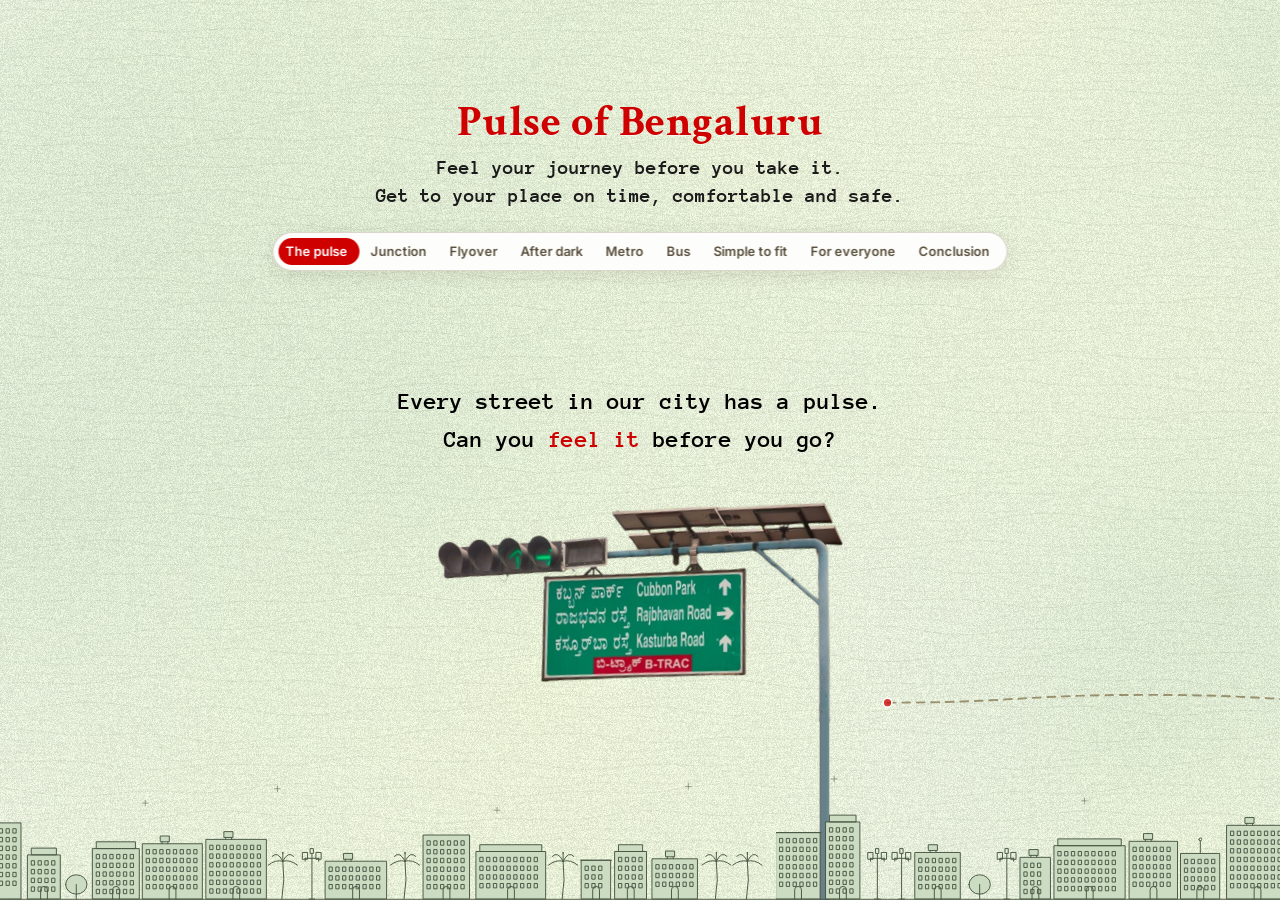
==== commit eca7896d: "Update site" ====
--- a/index.html
+++ b/index.html
@@ -7,8 +7,8 @@
   <link rel="preconnect" href="https://fonts.googleapis.com">
   <link rel="preconnect" href="https://fonts.gstatic.com" crossorigin>
   <link href="https://fonts.googleapis.com/css2?family=Anonymous+Pro:wght@700&family=Crimson+Text:wght@700&family=Inter:wght@600&family=Noto+Sans+Kannada:wght@700&family=Inter+Tight:wght@500;600;800&family=JetBrains+Mono:wght@500;700&display=swap" rel="stylesheet">
-  <script type="module" crossorigin src="./assets/index-BrzSDqYf.js"></script>
-  <link rel="stylesheet" crossorigin href="./assets/index-BFYfkbuM.css">
+  <script type="module" crossorigin src="./assets/index-rgIPaDzz.js"></script>
+  <link rel="stylesheet" crossorigin href="./assets/index-Dt88FCo8.css">
 </head>
 <body>
   <div id="root"></div>
--- a/assets/index-Dt88FCo8.css
+++ b/assets/index-Dt88FCo8.css
@@ -0,0 +1 @@
+*,:before,:after{box-sizing:border-box;margin:0}html,body,#root{background:#fff;height:100%;overflow:hidden}.scroller{overscroll-behavior:contain;scrollbar-width:thin;scrollbar-color:#4a584552 transparent;position:fixed;inset:0;overflow:auto hidden}.scroller::-webkit-scrollbar{background:0 0;height:8px}.scroller::-webkit-scrollbar-track{background:0 0}.scroller::-webkit-scrollbar-thumb{background:#4a584552;border-radius:8px}.track{height:100%;position:relative;overflow:hidden}.frame{transform-origin:0 0;width:24664px;height:928px;position:absolute;top:0;left:0}.spot{justify-content:center;align-items:center;display:flex;position:absolute}.spot>div{flex:none}.photo-fx{width:597.76px;height:336.24px;position:relative}.photo{border:0 solid #614b1e;position:relative}.photo img{pointer-events:none;max-width:none;position:absolute}.photo img.cover{object-fit:cover;width:100%;height:100%;inset:0}.photo .crop{pointer-events:none;position:absolute;inset:0;overflow:hidden}.headline{color:#ce0000;white-space:nowrap;font:700 60px Crimson Text,serif;position:absolute;transform:translateY(-50%)}.rect{background:#d9d9d9;width:6px;height:8px;position:absolute}.overlay{width:24664px;height:928px;position:absolute;top:0;left:0}.abs{position:absolute}.block{width:100%;max-width:none;height:100%;display:block}img.board{object-fit:cover;pointer-events:none;max-width:none}.photo.abs{position:absolute}.t-mono,.t-serif,.t-mono-small{white-space:nowrap;position:absolute}.t-mono{color:#000;font:700 50px Anonymous Pro,monospace}.t-serif{color:#ce0000;font:700 60px Crimson Text,serif}.t-mono-small{color:#000;white-space:pre-wrap;font:700 25px/40px Anonymous Pro,monospace}.wrap{white-space:normal}.pre{white-space:pre-wrap}.right{text-align:right}.red{color:#ce0000}.t-serif .mono-line{color:#000;white-space:pre;font-family:Anonymous Pro,monospace;font-size:50px}.t-serif .mono-small{color:#000;font-family:Anonymous Pro,monospace;font-size:25px;line-height:40px}.t-serif .small{font-size:25px;line-height:40px}ul.bullet{margin:0;padding:0;list-style:none}ul.bullet li{margin-inline-start:55px;list-style:outside}.tag{background:#5e4545;border-radius:10px;justify-content:center;align-items:center;padding:20px;display:flex;position:absolute}.tag p{color:#fff;white-space:nowrap;font:700 40px/40px Anonymous Pro,monospace}.patch{background:#fff;position:absolute}.caption{color:#303030;font:700 26px/38px Anonymous Pro,monospace;position:absolute}.journey{pointer-events:none;position:absolute;top:0;left:0;overflow:visible}.journey-road{fill:none;stroke:#614b1e;stroke-opacity:.55;stroke-width:4px;stroke-linecap:round;stroke-dasharray:16 14;animation:1.6s linear infinite journey-walk}.journey-stop{fill:#ce0000;fill-opacity:.75;stroke:#fff;stroke-width:3px}@keyframes journey-walk{to{stroke-dashoffset:-30px}}@media (prefers-reduced-motion:reduce){.journey-road{animation:none}}.content{width:100%;height:928px;position:absolute;left:0}.pop{transform-origin:50%;transform:scale(1.3333)}.lg-sw{background:#121417;border-radius:5px;align-items:center;gap:3px;min-width:74px;padding:4px 6px;display:inline-flex}.lg-led{border-radius:2px;width:4px;height:14px;display:inline-block}.lg-coach{background:#090e14;border:1.5px solid #c7b9d6;border-radius:4px;gap:3px;padding:2px 4px;display:inline-flex}.lg-coach i,.lg-coach b{border-radius:1.5px;width:3px;height:11px;display:inline-block}.lg-coach i{background:#0f1318}.lg-coach b{background:#d9a47e}.lg-seats{letter-spacing:.5px;color:#ffbd4a;font:700 8px/1 monospace}.lg-seats em{color:#ffbd4a40;font-style:normal}.lg-shadow{background:#000;box-shadow:0 0 0 1px #ffffff73}.lg-sec h3{margin-bottom:0}.lg-sec.on h3{margin-bottom:6px}.lg-body{gap:2px}.info-btn{all:unset;cursor:pointer;color:#ce0000;text-underline-offset:4px;white-space:nowrap;text-decoration:underline}.info-btn:after{content:" ▸"}.info{z-index:11;color:#2b2b2b;-webkit-font-smoothing:antialiased;background:#fffffffa;border:1px solid #614b1e40;border-radius:14px;width:420px;max-height:calc(100vh - 36px);padding:18px 20px 16px;font:500 14px/1.45 Inter,system-ui,-apple-system,sans-serif;animation:.22s ease-out info-in;position:fixed;bottom:18px;left:18px;overflow:auto;box-shadow:0 10px 34px #281e0a2e}@keyframes info-in{0%{opacity:0;transform:translateY(8px)}}.info h3{color:#ce0000;margin:0 28px 10px 0;font:700 22px/1.15 Crimson Text,serif}.info-k{letter-spacing:.06em;text-transform:uppercase;color:#614b1e;margin:12px 0 5px;font:700 11px/1 Anonymous Pro,monospace}.info-src{font-weight:600}.info ul{gap:6px;padding-left:18px;display:grid}.info figure{margin:12px 0 0}.info figure img{object-fit:cover;object-position:center 25%;border:1px solid #e5dccb;border-radius:10px;width:100%;max-height:300px;display:block}.info figcaption{color:#6b6355;margin-top:6px;font-size:12px}.info-link{color:#ce0000;margin-top:12px;font-weight:600;display:inline-block}.info-close{all:unset;cursor:pointer;color:#614b1e;font:400 24px/1 system-ui;position:absolute;top:10px;right:14px}.diagram{background:#faf7f0;border:1px solid #e5dccb;border-radius:10px;margin-top:10px;padding:6px 4px 2px}.diagram svg{width:100%;height:auto;display:block}.d-led{transition:fill .35s}.d-guide{stroke:#8a7d63;stroke-width:1px;stroke-dasharray:3 3;opacity:.55}.d-guide.on{stroke:#c9a227;opacity:1}.d-label{fill:#614b1e;font:600 11px Inter,system-ui,sans-serif}.info{width:460px}.info figure img{max-height:220px}.lead{color:#1b1b1b;font:700 40px/1.3 Anonymous Pro,monospace;position:absolute}.person-label{text-align:center;color:#303030;font:700 22px/1.3 Anonymous Pro,monospace;position:absolute}.bubble{fill:#ce0000;font:700 24px Noto Sans Kannada,Inter,sans-serif}.signs-wall{width:1340px;height:520px}.signs-wall img{filter:drop-shadow(0 8px 14px #281e0a2e);height:auto;position:absolute}.fit-tag{color:#303030;margin-top:10px;font:700 26px Anonymous Pro,monospace}.fit-tag.red{color:#ce0000}.fit-points{color:#303030;gap:26px;padding-left:28px;font:700 30px/1.35 Anonymous Pro,monospace;display:grid;position:absolute}.fit-points b{color:#ce0000}.fb-kn{fill:#fffff7;font:700 42px Noto Sans Kannada,sans-serif}.fb-en{fill:#fffff7;font:600 52px Inter,sans-serif}.fb-arrow{fill:#fffff7;font:700 84px Inter,sans-serif}.index{z-index:12;-webkit-backdrop-filter:blur(6px);backdrop-filter:blur(6px);-webkit-font-smoothing:antialiased;background:#ffffffeb;border:1px solid #614b1e38;border-radius:999px;gap:4px;padding:5px;font:600 13px/1 Inter,system-ui,sans-serif;display:flex;position:fixed;top:232px;left:50%;transform:translate(-50%);box-shadow:0 4px 18px #281e0a1a}.index button{all:unset;cursor:pointer;white-space:nowrap;color:#5a4f3c;border-radius:999px;align-items:center;gap:7px;padding:7px 12px 7px 7px;transition:background .2s,color .2s;display:flex}.index button:hover{background:#f6efe1}.index .n{color:#614b1e;background:#efe7d6;border-radius:50%;place-items:center;width:22px;height:22px;font:700 12px Anonymous Pro,monospace;display:inline-grid}.index button.on{color:#fff;background:#ce0000}.index button.on .n{color:#ce0000;background:#fff}.info-btn.try{color:#614b1e}.info-btn.try:after{content:" ●";color:#ce0000;vertical-align:.2em;font-size:.7em}.sim-backdrop{z-index:20;background:#1c160c6b;place-items:center;padding:24px;animation:.2s ease-out info-in;display:grid;position:fixed;inset:0}.sim{color:#2b2b2b;-webkit-font-smoothing:antialiased;background:#fffdf8;border-radius:18px;width:min(1080px,94vw);max-height:94vh;padding:18px 22px 20px;font:500 14px/1.4 Inter,system-ui,-apple-system,sans-serif;overflow:auto;box-shadow:0 20px 60px #140e0459}.sim header{justify-content:space-between;align-items:center;display:flex;position:relative}.sim header h3{color:#ce0000;font:700 26px/1.1 Crimson Text,serif}.sim header .info-close{position:static}.sim-k{letter-spacing:.05em;text-transform:uppercase;color:#614b1e;font:700 11px/1.2 Anonymous Pro,monospace}.sim-time{background:#f6efe1;border-radius:12px;align-items:center;gap:12px;margin:12px 0 14px;padding:10px 14px;display:flex}.sim-time input{accent-color:#ce0000;flex:1}.sim-time b{text-align:right;min-width:74px;font:700 16px Anonymous Pro,monospace}.sim-time-ico{font-size:18px}.sim-frame{background:#f3eee4;border-radius:14px;width:100%;position:relative;overflow:hidden}.sim-frame iframe{border:0;width:100%;height:100%;position:absolute;inset:0}.sim-frame.night{aspect-ratio:1128/409}.sim-frame.metro{aspect-ratio:1056/354}.sim-frame.bus{aspect-ratio:1296/486}.sim-board{width:100%;height:auto;display:block}.fb-kn.small{font-size:34px}.fb-en.small{font-size:40px}.fb-arrow.small{font-size:64px}.sim-note{margin-top:10px;font-size:15px}.sim-note .muted{color:#7a705e}.sim-hint{color:#6b6355;margin:8px 2px 0;font-size:13px}.sim-hint.inline{margin:0}.sim-controls{flex-wrap:wrap;align-items:center;gap:10px;margin-top:12px;display:flex}.sim-btn{all:unset;cursor:pointer;color:#3c3220;background:#efe7d6;border-radius:10px;padding:9px 14px;font-weight:700}.sim-btn:hover{background:#e6dcc6}.sim-btn.primary{color:#fff;background:#ce0000}.sim-btn.primary:hover{background:#b50000}.sim-btn.ghost{background:0 0;box-shadow:inset 0 0 0 1.5px #d9cfbb}.sim-btn[disabled]{opacity:.55;cursor:default}.sim-range{align-items:center;gap:8px;display:flex}.sim-range input{accent-color:#614b1e;width:180px}.seg{background:#efe7d6;border-radius:9px;padding:2px;display:inline-flex}.seg button{all:unset;cursor:pointer;color:#5a4f3c;white-space:nowrap;border-radius:7px;padding:5px 9px;font-size:12px;font-weight:600}.seg button.on{color:#ce0000;background:#fff;box-shadow:0 1px 3px #0000001f}.seg button[disabled]{cursor:default;opacity:.6}.sim-coaches{grid-template-columns:repeat(3,1fr);gap:10px 14px;margin-top:12px;display:grid}.sim-coach{gap:4px;display:grid}.sim-buses{gap:8px;margin-top:12px;display:grid}.sim-bus{grid-template-columns:70px 140px auto 1fr;align-items:center;gap:12px;display:grid}.sim-route{color:#b57a12;font:700 18px Anonymous Pro,monospace}.sim-eta{justify-self:end;align-items:center;gap:8px;display:inline-flex}.sim-eta b{text-align:center;min-width:58px;font:700 15px Anonymous Pro,monospace}.sim-eta button{all:unset;cursor:pointer;background:#efe7d6;border-radius:8px;place-items:center;width:28px;height:28px;font-weight:700;display:grid}.backdrop{z-index:0;pointer-events:none;width:100vw;height:100vh;position:fixed;inset:0}.scroller{z-index:1;background:0 0}.cmp{gap:12px;margin:4px 0 6px;display:grid}.cmp figure{margin:0}.cmp img{border:1px solid #e5dccb;border-radius:10px;width:100%;display:block}.cmp-label{letter-spacing:.05em;text-transform:uppercase;color:#5a4f3c;background:#ece7dd;border-radius:999px;margin-bottom:6px;padding:3px 9px;font:700 11px/1.3 Anonymous Pro,monospace;display:inline-block}.cmp-label.us{color:#fff;background:#ce0000}.cmp figcaption{color:#4a4336;margin-top:6px;font-size:13px}.cmp figcaption a{color:#8a7d63;white-space:nowrap}.cmp-us figcaption{color:#2b2b2b;font-weight:600}.pole{background:linear-gradient(90deg,#6c7477 0%,#6a7b82 15%,#69818b 30%,#66818b 45%,#638188 60%,#67838d 75%,#75878c 90%,#899893 100%);position:absolute}.board-legend{color:#2b2b2b;white-space:nowrap;background:#ffffffe0;border:1.5px solid #614b1e2e;border-radius:16px;align-items:center;gap:26px;padding:14px 22px;font:600 22px/1 Inter,system-ui,sans-serif;display:flex;position:absolute}.bl-title{letter-spacing:.05em;text-transform:uppercase;color:#ce0000;font:700 18px/1 Anonymous Pro,monospace}.bl-item{align-items:center;gap:12px;display:inline-flex}.board-legend .lg-sw{border-radius:8px;gap:5px;min-width:0;padding:7px 10px}.board-legend .lg-led{border-radius:3px;width:7px;height:24px}.board-legend .lg-coach{border-width:2.5px;border-radius:6px;gap:5px;padding:4px 7px}.board-legend .lg-coach i,.board-legend .lg-coach b{border-radius:2.5px;width:5px;height:18px}.board-legend .lg-seats{letter-spacing:1px;font-size:14px}.page-head{z-index:12;text-align:center;pointer-events:none;position:fixed;top:100px;left:50%;transform:translate(-50%)}.page-head h1{color:#ce0000;letter-spacing:.01em;text-shadow:0 1px #fff9;font:700 44px/1 Crimson Text,serif}.page-head p{color:#614b1e;letter-spacing:.04em;margin-top:5px;font:700 15px/1 Noto Sans Kannada,sans-serif}.page-head .head-q{letter-spacing:0;color:#1b1b1b;margin-top:10px;font:700 20px/1.4 Anonymous Pro,monospace}.page-head .head-q span{color:#ce0000}.skyline{pointer-events:none;position:absolute;left:0}.sky-fill{fill:none}.sky-line{fill:none;stroke:#4a5845;stroke-width:2px;stroke-linejoin:round;stroke-linecap:round;opacity:.72}.sky-star{fill:none;stroke:#4a5845;stroke-width:2px;stroke-linecap:round;opacity:.5}.ctx-legend{z-index:10;color:#2b2b2b;-webkit-font-smoothing:antialiased;background:#fffffff7;border:1px solid #614b1e40;border-radius:14px;width:290px;padding:12px 14px;font:600 13px/1.35 Inter,system-ui,sans-serif;animation:.3s ease-out ctx-in;position:fixed;bottom:18px;right:18px;box-shadow:0 8px 26px #281e0a29}@keyframes ctx-in{0%{opacity:0;transform:translateY(14px)}}.ctx-legend header{align-items:baseline;gap:8px;margin-bottom:8px;display:flex}.ctx-k{letter-spacing:.05em;text-transform:uppercase;color:#ce0000;font:700 11px/1 Anonymous Pro,monospace}.ctx-legend header b{flex:1;font-size:14px}.ctx-legend header button{all:unset;cursor:pointer;color:#614b1e;padding:0 6px;font:700 18px/1 system-ui}.ctx-legend ul{gap:6px;padding:0;list-style:none;display:grid}.ctx-legend li{align-items:center;gap:10px;display:flex}.ctx-legend .lg-sw{min-width:74px}.ctx-pill{all:unset;cursor:pointer;z-index:10;color:#fff;background:#ce0000;border-radius:999px;padding:9px 14px;font:700 12px/1 Anonymous Pro,monospace;position:fixed;bottom:18px;right:18px;box-shadow:0 6px 18px #78000040}.sim-btn.play{text-align:center;min-width:110px;padding:11px 18px;font-size:15px}.live-board{pointer-events:none;background:0 0;border:0;position:absolute}.playpause{all:unset;cursor:pointer;z-index:2;background:#ce0000;border-radius:50%;place-items:center;width:80px;height:80px;transition:transform .15s,background .15s;display:grid;position:absolute;box-shadow:0 0 0 6px #ffffffd9,0 8px 22px #7800004d}.playpause:hover{background:#b50000;transform:scale(1.06)}.playpause svg{fill:#fff;width:38px;height:38px}.playpause.paused{animation:1.6s ease-in-out infinite pp-pulse}@keyframes pp-pulse{50%{box-shadow:0 0 0 12px #ffffff8c,0 8px 22px #7800004d}}.spawn{z-index:2;gap:22px;display:flex;position:absolute}.spawn button{all:unset;cursor:pointer;background:#fff;border-radius:50%;place-items:center;width:64px;height:64px;transition:transform .15s,background .15s;display:grid;box-shadow:0 0 0 1.5px #614b1e2e,0 6px 18px #3c321429}.spawn button:hover{background:#fbfaf4;transform:scale(1.07)}.spawn button:active{transform:scale(.94)}.spawn button:focus-visible,.playpause:focus-visible{outline-offset:8px;outline:3px solid #1f3f8f}.spawn svg{fill:#fff;width:34px;height:34px}.beat{flex-direction:column;align-items:flex-start;gap:18px;display:flex;position:absolute}.kicker{letter-spacing:.24em;text-transform:uppercase;color:#614b1e;white-space:nowrap;font:700 28px/1 Anonymous Pro,monospace}.kicker.abs{position:absolute}.beat h3{color:#ce0000;font:700 60px/1.05 Crimson Text,serif}.beat .sub{color:#1b1b1b;font:700 30px/1.35 Anonymous Pro,monospace}.beat .place{color:#614b1e;margin-top:8px;font:700 20px/1.5 Anonymous Pro,monospace}.beat .place a{color:#ce0000;text-underline-offset:4px;pointer-events:auto;text-decoration:underline}[data-theme=night] .beat .place{color:var(--muted);font-family:JetBrains Mono,monospace;font-size:18px;font-weight:500}[data-theme=night] .beat .place a{color:var(--lime)}.tag.inline{padding:12px 18px;position:static}.tag.inline p{font-size:28px;line-height:28px}.theme-tabs{z-index:30;-webkit-font-smoothing:antialiased;background:#ffffffeb;border:1px solid #614b1e38;border-radius:12px;gap:4px;padding:4px;font:600 13px/1 Inter,system-ui,sans-serif;display:flex;position:fixed;top:16px;left:16px;box-shadow:0 4px 16px #281e0a1a}.theme-tabs button{all:unset;cursor:pointer;color:#5a4f3c;border-radius:9px;align-items:center;gap:8px;padding:8px 12px;display:flex}.theme-tabs button:hover{background:#f6efe1}.theme-tabs button.on{color:#fff;background:#2b2b2b}.theme-tabs .sw{border-radius:50%;width:14px;height:14px}.theme-tabs .sw-paper{background:linear-gradient(135deg,#e6eedb 50%,#ce0000 50%);box-shadow:0 0 0 1px #00000026}.theme-tabs .sw-night{background:linear-gradient(135deg,#0f141b 50%,#dcf26a 50%);box-shadow:0 0 0 1px #00000040}.theme-tabs button:focus-visible{outline-offset:2px;outline:2px solid #1f3f8f}[data-theme=night]{--ink:#0f141b;--card:#171e28;--line:#2a3340;--text:#f2efe6;--muted:#9aa3b2;--lime:#dcf26a;--peri:#7e95e0}[data-theme=night] body,[data-theme=night] html{background:#0f141b}[data-theme=night] .scroller{scrollbar-color:#dcf26a59 transparent}[data-theme=night] .scroller::-webkit-scrollbar-thumb{background:#dcf26a59}[data-theme=night] .t-serif,[data-theme=night] .headline,[data-theme=night] .beat h3{letter-spacing:-.025em;color:var(--text);font-family:Inter Tight,Inter,sans-serif;font-weight:800}[data-theme=night] .t-serif p:first-child,[data-theme=night] .beat h3{color:var(--text)}[data-theme=night] .headline{color:var(--lime)}[data-theme=night] .t-mono,[data-theme=night] .t-mono-small,[data-theme=night] .t-serif .mono-line,[data-theme=night] .t-serif .mono-small,[data-theme=night] .lead,[data-theme=night] .beat .sub,[data-theme=night] .fit-points,[data-theme=night] .caption,[data-theme=night] .person-label,[data-theme=night] .fit-tag{color:var(--text);letter-spacing:-.01em;font-family:JetBrains Mono,monospace;font-weight:500}[data-theme=night] .t-serif .mono-line,[data-theme=night] .t-mono{font-size:46px}[data-theme=night] .lead{font-size:36px}[data-theme=night] .beat .sub,[data-theme=night] .caption,[data-theme=night] .person-label{color:var(--muted)}[data-theme=night] .beat .sub{font-size:28px}[data-theme=night] .red,[data-theme=night] .fit-points b,[data-theme=night] .fit-tag.red{color:var(--lime)}[data-theme=night] .t-serif p:not(.mono-line):not(.mono-small)+p:not(.mono-line):not(.mono-small){color:var(--text)}[data-theme=night] .t-serif p[style*="75px"]:not(.mono-line){color:var(--lime)}[data-theme=night] .kicker{color:var(--peri);letter-spacing:.28em;font-family:JetBrains Mono,monospace;font-weight:700}[data-theme=night] .tag{box-shadow:inset 0 0 0 2px var(--lime);background:0 0}[data-theme=night] .tag p{color:var(--lime);font-family:JetBrains Mono,monospace}[data-theme=night] .info-btn{color:var(--lime)}[data-theme=night] .info-btn.try{color:var(--text)}[data-theme=night] .info-btn.try:after{color:var(--lime)}[data-theme=night] .bubble{fill:var(--ink)}[data-theme=night] .photo{box-shadow:0 18px 50px #00000073;border-color:#232c38!important}[data-theme=night] .signs-wall img{filter:drop-shadow(0 10px 22px #0000008c)}[data-theme=night] .journey-road{stroke:var(--lime);stroke-opacity:.45}[data-theme=night] .journey-stop{fill:var(--lime);fill-opacity:1;stroke:var(--ink);stroke-width:4px;transform-box:fill-box;transform-origin:50%;animation:1.4s ease-in-out infinite stop-beat}@keyframes stop-beat{0%,60%,to{transform:scale(1)}12%{transform:scale(1.45)}24%{transform:scale(1)}36%{transform:scale(1.25)}}@media (prefers-reduced-motion:reduce){[data-theme=night] .journey-stop{animation:none}}[data-theme=night] .sky-line{stroke:#6d7a91;opacity:.55}[data-theme=night] .sky-star{stroke:var(--peri);opacity:.6}[data-theme=night] .page-head h1{letter-spacing:-.03em;color:var(--text);text-shadow:none;font-family:Inter Tight,sans-serif;font-weight:800}[data-theme=night] .page-head .head-q{color:var(--muted);font-family:JetBrains Mono,monospace;font-size:17px;font-weight:500}[data-theme=night] .page-head .head-q span{color:var(--lime);font-weight:700}[data-theme=night] .index{border-color:var(--line);background:#171e28d1;font-family:Inter Tight,sans-serif;box-shadow:0 6px 24px #00000059}[data-theme=night] .index button{color:var(--muted)}[data-theme=night] .index button:hover{color:var(--text);background:#222b37}[data-theme=night] .index .n{color:var(--muted);background:#222b37;font-family:JetBrains Mono,monospace}[data-theme=night] .index button.on{background:var(--lime);color:var(--ink)}[data-theme=night] .index button.on .n{background:var(--ink);color:var(--lime)}[data-theme=night] .theme-tabs{border-color:var(--line);background:#171e28e6;box-shadow:0 6px 24px #00000059}[data-theme=night] .theme-tabs button{color:var(--muted)}[data-theme=night] .theme-tabs button:hover{background:#222b37}[data-theme=night] .theme-tabs button.on{background:var(--lime);color:var(--ink)}[data-theme=night] .playpause{background:var(--lime);box-shadow:0 0 0 6px #0f141be6,0 0 30px #dcf26a59}[data-theme=night] .playpause:hover{background:#e8f78f}[data-theme=night] .playpause svg{fill:var(--ink)}@keyframes pp-pulse-night{50%{box-shadow:0 0 0 12px #dcf26a2e,0 0 30px #dcf26a59}}[data-theme=night] .playpause.paused{animation-name:pp-pulse-night}[data-theme=night] .spawn button{background:var(--card);box-shadow:0 0 0 1.5px var(--line), 0 8px 20px #0006}[data-theme=night] .spawn button:hover{background:#1f2732}[data-theme=night] .spawn svg{fill:#fff}[data-theme=night] .info,[data-theme=night] .ctx-legend,[data-theme=night] .sim{border-color:var(--line);color:var(--text);background:#171e28f7;font-family:Inter Tight,sans-serif;box-shadow:0 14px 44px #00000080}[data-theme=night] .info h3,[data-theme=night] .sim header h3{letter-spacing:-.02em;color:var(--text);font-family:Inter Tight,sans-serif;font-weight:800}[data-theme=night] .info-k,[data-theme=night] .ctx-k,[data-theme=night] .sim-k{color:var(--peri);font-family:JetBrains Mono,monospace}[data-theme=night] .info figcaption,[data-theme=night] .sim-hint,[data-theme=night] .sim-note .muted,[data-theme=night] .cmp figcaption{color:var(--muted)}[data-theme=night] .cmp-us figcaption{color:var(--text)}[data-theme=night] .info-link{color:var(--lime)}[data-theme=night] .info-close,[data-theme=night] .ctx-legend header button{color:var(--muted)}[data-theme=night] .info figure img,[data-theme=night] .cmp img{border-color:var(--line)}[data-theme=night] .cmp-label{color:var(--muted);background:#222b37}[data-theme=night] .cmp-label.us{background:var(--lime);color:var(--ink)}[data-theme=night] .diagram{border-color:var(--line);background:#10161e}[data-theme=night] .d-label{fill:var(--muted)}[data-theme=night] .ctx-pill{background:var(--lime);color:var(--ink);font-family:JetBrains Mono,monospace;box-shadow:0 6px 18px #0006}[data-theme=night] .sim-backdrop{background:#05080c99}[data-theme=night] .sim-time,[data-theme=night] .sim-frame,[data-theme=night] .seg,[data-theme=night] .sim-btn,[data-theme=night] .sim-eta button{color:var(--text);background:#222b37}[data-theme=night] .sim-frame{background:#10161e}[data-theme=night] .sim-btn:hover{background:#2a3442}[data-theme=night] .sim-btn.primary{background:var(--lime);color:var(--ink)}[data-theme=night] .sim-btn.ghost{box-shadow:inset 0 0 0 1.5px var(--line);background:0 0}[data-theme=night] .seg button{color:var(--muted)}[data-theme=night] .seg button.on{background:var(--lime);color:var(--ink)}[data-theme=night] .sim-time input,[data-theme=night] .sim-range input{accent-color:var(--lime)}[data-theme=night] .sim-route{color:var(--lime)}[data-theme=night] .photo[style*="border-width: 0px"]{box-shadow:none}[data-theme=night] .kicker{letter-spacing:.2em;font-size:24px}.who{color:#614b1e;font:700 28px/1.45 Anonymous Pro,monospace;position:absolute}.street{transform:rotate(.6deg);box-shadow:0 16px 40px #281e0a38}.board-stack img{filter:drop-shadow(0 14px 18px #140e0459);height:auto;position:absolute}[data-theme=night] .who{color:var(--peri);font-family:JetBrains Mono,monospace;font-size:26px;font-weight:500}[data-theme=night] .street{border-color:#232c38!important}[data-theme=night] .board-stack img{filter:drop-shadow(0 14px 22px #0009)}.jx-time{z-index:3;background:#ffffffe6;border:2px solid #614b1e33;border-radius:999px;align-items:center;gap:22px;padding:16px 26px;display:flex;position:absolute;box-shadow:0 8px 24px #281e0a1f}.jx-time input{accent-color:#ce0000;cursor:pointer;flex:1;height:30px}.jx-time b{text-align:right;color:#1b1b1b;min-width:150px;font:700 32px Anonymous Pro,monospace}.jx-k{letter-spacing:.16em;text-transform:uppercase;color:#614b1e;white-space:nowrap;font:700 22px/1 Anonymous Pro,monospace}.jx-ico{font-size:34px}.jx-photo{opacity:0;transition:opacity .6s}.jx-photo.on{opacity:1}.jx-board{filter:drop-shadow(0 10px 18px #00000040);overflow:visible}[data-theme=night] .jx-time{border-color:var(--line);background:#171e28e6;box-shadow:0 8px 24px #0006}[data-theme=night] .jx-time input{accent-color:var(--lime)}[data-theme=night] .jx-time b{color:var(--text);font-family:JetBrains Mono,monospace}[data-theme=night] .jx-k{color:var(--peri);font-family:JetBrains Mono,monospace}.everyone-people{filter:drop-shadow(0 6px 10px #281e0a2e);height:auto}.pulse-drops{pointer-events:none;overflow:visible}.pulse-drops path{fill:none;stroke:#614b1e;stroke-opacity:.45;stroke-width:3px;stroke-dasharray:8 10;stroke-linecap:round;animation:1.6s linear infinite journey-walk}[data-theme=night] .pulse-drops path{stroke:var(--lime);stroke-opacity:.5}[data-theme=night] .everyone-people{filter:drop-shadow(0 6px 14px #00000080)}.carousel .slide{opacity:0;pointer-events:none;transition:opacity .7s;position:absolute;inset:0}.carousel .slide.on{opacity:1}.carousel-board{transition:transform .7s;position:absolute;transform:translateY(-50%)scale(.96)}.slide.on .carousel-board{transform:translateY(-50%)scale(1)}.carousel-board>*{filter:drop-shadow(0 14px 18px #140e0459);width:100%;height:auto;display:block}.carousel-dots{pointer-events:auto;justify-content:center;gap:14px;display:flex;position:absolute}.carousel-dots button{cursor:pointer;opacity:.3;background:#614b1e;border:0;border-radius:50%;width:18px;height:18px;padding:0;transition:opacity .3s,width .3s}.carousel-dots button.on{opacity:.9;border-radius:9px;width:46px}[data-theme=night] .carousel-board>*{filter:drop-shadow(0 14px 22px #0009)}[data-theme=night] .carousel-dots button{background:var(--lime)}.spawn{align-items:center}.spawn.above{flex-direction:column;align-items:flex-start;gap:14px}.spawn.above .spawn-hint{margin:0}.spawn-btns{gap:22px;display:flex}.spawn-hint{white-space:nowrap;color:#303030;margin:0 0 0 6px;font:700 22px/1.35 Anonymous Pro,monospace}[data-theme=night] .spawn-hint{color:var(--peri);font-family:JetBrains Mono,monospace;font-size:20px;font-weight:500}.jx-mini{z-index:1;filter:brightness(.9)contrast(.95)blur(.2px);position:absolute}.jx-mini.night{filter:brightness(.62)contrast(.9)blur(.2px)}.metro-live{aspect-ratio:1040/340;width:100%;position:relative;overflow:hidden;container-type:inline-size}.metro-live .live-board{width:calc(100cqw + 16px);height:calc(32.6923cqw + 16px);top:-8px;left:-8px}.photo>.metro-live{aspect-ratio:auto;height:100%}.fb-arrow-icon path{fill:#fffff7;stroke:#fffff7;stroke-width:2px;stroke-linejoin:round}.strip-hero{filter:drop-shadow(0 18px 24px #140e044d);overflow:visible}[data-theme=night] .strip-hero{filter:drop-shadow(0 18px 28px #0009)}.bus-live{aspect-ratio:1280/470;border-radius:12px;width:100%;position:relative;overflow:hidden;container-type:inline-size}.bus-live .live-board{width:calc(100cqw + 48px);height:calc(36.7188cqw + 16px);top:-8px;left:-24px}.bus-live.hi .live-board{transform-origin:0 0;width:calc(200cqw + 48px);height:calc(73.4375cqw + 16px);top:-4px;left:-12px;transform:scale(.5)}.night-live{aspect-ratio:1112/393;width:100%;position:relative;overflow:hidden;container-type:inline-size}.night-live .live-board{width:calc(100cqw + 16px);height:calc(35.3417cqw + 16px);top:-8px;left:-8px}.info-live{border-radius:14px;margin:2px 0 8px;overflow:hidden}.info-lead{margin:0 0 4px;font-size:15px;font-weight:600}.proof{margin-top:10px;display:inline-block;position:relative}.proof-btn{all:unset;cursor:pointer;color:#ce0000;text-underline-offset:4px;font-weight:600;text-decoration:underline}.proof-btn:after{content:" ▾";font-size:.8em}.proof-pop{z-index:2;background:#fffaf0;border:1px solid #e5dccb;border-radius:12px;width:360px;padding:10px;position:absolute;top:calc(100% + 8px);left:0;box-shadow:0 12px 28px #140e0440}.proof-pop:before{content:"";height:10px;position:absolute;top:-10px;left:0;right:0}.proof-pop img{border-radius:8px;width:100%;display:block}.proof-pop p{color:#4a4336;margin:8px 0 4px;font-size:13px}.proof-pop a{color:#ce0000;font-size:13px;font-weight:600}[data-theme=night] .proof-btn,[data-theme=night] .proof-pop a{color:var(--lime)}[data-theme=night] .proof-pop{border-color:var(--line);background:#161c25;box-shadow:0 12px 28px #0009}[data-theme=night] .proof-pop p{color:var(--muted)}.strip-crop{border-radius:10px;position:relative;overflow:hidden;box-shadow:0 10px 22px #140e0447}.strip-crop iframe{transform-origin:0 0;pointer-events:none;border:0;position:absolute}.fit-label{letter-spacing:.08em;text-transform:uppercase;color:#614b1e;white-space:nowrap;margin:0;font:700 20px Anonymous Pro,monospace;position:absolute}.fit-note{color:#6b6355;width:700px;margin:12px 0 0;font:400 16px/1.45 Anonymous Pro,monospace}.train-sticker{filter:drop-shadow(0 6px 10px #140e0440);display:block;overflow:visible}[data-theme=night] .fit-label{color:var(--peri);font-family:JetBrains Mono,monospace}[data-theme=night] .fit-note{color:var(--muted);font-family:JetBrains Mono,monospace}[data-theme=night] .strip-crop{box-shadow:0 10px 22px #0000008c}.strip-tabs{z-index:5;border-bottom:2px solid #614b1e38;gap:56px;margin-bottom:26px;display:flex;position:relative}.strip-tabs button{all:unset;cursor:pointer;letter-spacing:.05em;text-transform:uppercase;color:#7a6a4a;padding:0 2px 16px;font:700 30px/1 Anonymous Pro,monospace;transition:color .25s;position:relative}.strip-tabs button:after{content:"";background:0 0;border-radius:3px 3px 0 0;height:5px;transition:background .25s;position:absolute;bottom:-2px;left:0;right:0}.strip-tabs button:not(.on):hover{color:#3d2f14}.strip-tabs button.on{color:#c4231b}.strip-tabs button.on:after{background:#c4231b}.strip-tabs button:focus-visible{outline-offset:6px;border-radius:4px;outline:3px solid #1f3f8f}.strip-slide{opacity:0;pointer-events:none;width:1500px;transition:opacity .5s,transform .5s;position:absolute;top:110px;left:0;transform:translateY(8px)}.strip-slide.on{opacity:1;pointer-events:auto;transform:none}[data-theme=night] .strip-tabs{border-bottom-color:var(--line)}[data-theme=night] .strip-tabs button{color:var(--muted);font-family:JetBrains Mono,monospace}[data-theme=night] .strip-tabs button.on{color:var(--lime)}[data-theme=night] .strip-tabs button.on:after{background:var(--lime)}.drop{touch-action:none;position:relative}.drop:before{content:"";position:absolute;inset:-60px -60px -40px}.drop.follow,.drop.snap{cursor:grabbing}.drop-strip{border-radius:16px;display:block;position:relative;box-shadow:0 10px 22px #140e0447}.drop-sticker{pointer-events:none;transform-origin:50%;transition:left .5s cubic-bezier(.3,1.25,.5,1),top .5s cubic-bezier(.3,1.25,.5,1);position:absolute;transform:scale(1.1)}.drop-roll{filter:drop-shadow(0 26px 18px #0a08044d)drop-shadow(0 6px 6px #0a08042e);transition:filter .25s;animation:3.4s ease-in-out infinite breathe;display:block;overflow:visible}@keyframes breathe{0%,to{filter:drop-shadow(0 22px 16px #0a08044d)drop-shadow(0 6px 6px #0a08042e);transform:translateY(0)scale(1)}50%{filter:drop-shadow(0 34px 22px #0a08043d)drop-shadow(0 9px 8px #0a080424);transform:translateY(-9px)scale(1.012)}}.drop.follow .drop-roll{filter:drop-shadow(8px 20px 14px #0a08044d);animation:none;transform:rotate(-1.5deg)scale(1.02)}.drop.snap .drop-roll{filter:drop-shadow(0 4px 4px #0a080447);animation:none;transform:none}.drop.stuck .drop-roll{filter:drop-shadow(0 1px 1px #00000040);animation:none;transform:none}.sticker-edge{fill:#c7b6d6}[data-theme=night] .drop-strip{box-shadow:0 10px 22px #0000008c}[data-theme=night] .drop-roll{animation-name:breathe-night}@keyframes breathe-night{0%,to{filter:drop-shadow(0 22px 18px #0009)drop-shadow(0 6px 6px #0006);transform:translateY(0)scale(1)}50%{filter:drop-shadow(0 34px 24px #00000080)drop-shadow(0 9px 8px #00000052);transform:translateY(-9px)scale(1.012)}}[data-theme=night] .drop.follow .drop-roll{filter:drop-shadow(8px 20px 16px #0009)}:root:not([data-theme=night]) .sky-fill{fill:#cbdcc2}.skyline.fill,.skyline.lines{z-index:3}:root:not([data-theme=night]) .sky-line{opacity:1}.drop-hint{text-align:center;color:#4a4336;white-space:nowrap;margin:0;font:400 22px/1.4 Anonymous Pro,monospace;position:absolute;left:0;right:0}[data-theme=night] .drop-hint{color:var(--muted);font-family:JetBrains Mono,monospace}.drop-arrow{pointer-events:none;transition:opacity .3s;position:absolute;overflow:visible}.arrow-line,.arrow-head{fill:none;stroke:#614b1e;stroke-width:1.3px;stroke-linecap:round;stroke-linejoin:round}.arrow-line{stroke-dasharray:2 2.4}.drop:not(.home) .drop-arrow{opacity:0}[data-theme=night] .arrow-line,[data-theme=night] .arrow-head{stroke:var(--lime)}.drop.snap .drop-sticker,.drop.stuck .drop-sticker{transform:none}.drop.home .drop-sticker{transition:left .5s cubic-bezier(.3,1.25,.5,1),top .5s cubic-bezier(.3,1.25,.5,1),transform .4s}.drop.follow .drop-sticker{transition:left 90ms linear,top 90ms linear,transform .3s}.drop.snap .drop-sticker,.drop.stuck .drop-sticker{transition:left .22s cubic-bezier(.3,1.4,.5,1),top .22s cubic-bezier(.3,1.4,.5,1),transform .22s}:root:not([data-theme=night]) .spawn button{background:#ce0000;box-shadow:0 6px 14px #78000052,0 2px 4px #78000047,inset 0 1px #ffffff2e}:root:not([data-theme=night]) .spawn button:hover{background:#e01010;box-shadow:0 10px 20px #7800005c,0 3px 6px #7800004d,inset 0 1px #fff3}.fit-btns{gap:14px;display:flex;position:absolute}.fit-btn{all:unset;cursor:pointer;color:#fff;letter-spacing:.04em;background:#614b1e;border-radius:999px;padding:16px 30px;font:700 30px Anonymous Pro,monospace;transition:transform .15s,background .15s;box-shadow:0 6px 14px #3c280a4d,0 2px 4px #3c280a40}.fit-btn:hover{background:#735a26;transform:translateY(-2px)}.fit-btn:focus-visible{outline-offset:4px;outline:3px solid #1f3f8f}[data-theme=night] .fit-btn{background:var(--card);color:var(--lime);box-shadow:0 0 0 1.5px var(--line), 0 8px 20px #0006;font-family:JetBrains Mono,monospace}.fit-modal{width:min(760px,94vw)}.fit-lead{color:#4a4336;margin:10px 0 14px;font-size:15px}.fit-rows{gap:0;margin:0;display:grid}.fit-row{border-top:1px solid #eadfca;grid-template-columns:190px 1fr;gap:16px;padding:12px 0;display:grid}.fit-row dt{letter-spacing:.05em;text-transform:uppercase;color:#614b1e;padding-top:2px;font:700 12px/1.4 Anonymous Pro,monospace}.fit-row dd{gap:3px;margin:0;display:grid}.fit-row dd b{color:#1b1b1b;font-size:16px}.fit-row dd span{color:#4a4336}.beat.closing h3{font-size:72px;line-height:1.05}.closing-list{color:#1b1b1b;gap:10px;margin:6px 0 0;padding-left:30px;font:700 30px/1.35 Anonymous Pro,monospace;display:grid}.closing-punch{color:#1b1b1b;border-top:2px solid #614b1e59;margin-top:14px;padding-top:22px;font:700 34px/1.4 Anonymous Pro,monospace}.closing-punch span{color:#ce0000}[data-theme=night] .closing-list,[data-theme=night] .closing-punch{color:var(--text);font-family:JetBrains Mono,monospace}[data-theme=night] .closing-punch{border-color:var(--line)}[data-theme=night] .closing-punch span{color:var(--lime)}.finale .sub{font-size:34px}.finale .closing-list li{cursor:pointer;color:#8a7d63;transition:color .3s}.finale .closing-list li.on{color:#ce0000}.finale .closing-punch{font-size:38px}[data-theme=night] .finale .closing-list li{color:var(--muted)}[data-theme=night] .finale .closing-list li.on{color:var(--lime)}.fit-card{flex-direction:column;gap:18px;display:flex;position:absolute}.fit-checks{color:#1b1b1b;gap:14px;margin:0 0 8px;padding:0;font:700 28px/1.3 Anonymous Pro,monospace;list-style:none;display:grid}.fit-checks li{padding-left:44px;position:relative}.fit-checks li:before{content:"✓";color:#fff;background:#614b1e;border-radius:50%;place-items:center;width:30px;height:30px;font:700 18px/1 Inter,sans-serif;display:grid;position:absolute;top:1px;left:0}.fit-tiles{flex-wrap:wrap;gap:16px;display:flex}.fit-tile{all:unset;cursor:pointer;color:#fff;background:#614b1e;border-radius:999px;align-items:center;gap:12px;padding:14px 26px 14px 16px;transition:transform .15s,background .2s,box-shadow .15s;display:inline-flex;box-shadow:0 4px #3f3012,0 8px 16px #3c280a2e}.fit-tile:hover{background:#735a26;transform:translateY(-2px);box-shadow:0 6px #3f3012,0 12px 20px #3c280a33}.fit-tile:active{transform:translateY(3px);box-shadow:0 1px #3f3012,0 4px 8px #3c280a2e}.fit-tile:focus-visible{outline-offset:4px;outline:3px solid #1f3f8f}.fit-tile .fit-ico{background:#ffffff2e;border-radius:50%;place-items:center;width:36px;height:36px;font:700 20px/1 Inter,sans-serif;display:grid}.fit-tile b{letter-spacing:.02em;font:700 26px/1 Anonymous Pro,monospace}[data-theme=night] .fit-checks{color:var(--text);font-family:JetBrains Mono,monospace}[data-theme=night] .fit-checks li:before{background:var(--lime);color:var(--ink)}[data-theme=night] .fit-tile{background:var(--card);color:var(--text);box-shadow:0 0 0 1.5px var(--line)}[data-theme=night] .fit-tile b{color:var(--lime);font-family:JetBrains Mono,monospace}.closing-big{color:#ce0000;margin:6px 0 0;font:700 72px/1.05 Crimson Text,serif}[data-theme=night] .closing-big{color:var(--lime)}.finale-end h3{font-size:80px;line-height:1.02}.finale-end .closing-list{gap:14px;margin-top:16px;padding-left:34px;font-size:32px}.finale .finale-lead{color:#1b1b1b;font:700 40px/1.3 Anonymous Pro,monospace}[data-theme=night] .finale .finale-lead{color:var(--text);font:700 36px/1.3 JetBrains Mono,monospace}.finale-end .closing-list li,.finale-end .closing-list li.on{color:#1b1b1b;cursor:default}[data-theme=night] .finale-end .closing-list li,[data-theme=night] .finale-end .closing-list li.on{color:var(--text)}.conclusion h3{white-space:nowrap;font-size:72px}.concl-list{gap:34px;margin:18px 0 0;padding:0;list-style:none;display:grid}.concl-list li{grid-template-columns:700px 760px;align-items:center;gap:40px;display:grid}.concl-t{color:#1b1b1b;padding-left:30px;font:700 32px/1.3 Anonymous Pro,monospace;position:relative}.concl-t:before{content:"•";position:absolute;left:4px}.concl-buses{gap:40px;display:flex}.concl-bus{flex-direction:column;align-items:center;gap:8px;margin:0;display:flex}.concl-bus figcaption{color:#5b5140;font:700 20px/1 Anonymous Pro,monospace}[data-theme=night] .concl-t{color:var(--text);font-family:JetBrains Mono,monospace}[data-theme=night] .concl-bus figcaption{color:var(--muted)}.birds{z-index:2;pointer-events:none;width:100vw;height:100vh;position:fixed;inset:0}.conclusion .concl-list{gap:18px}.conclusion .concl-list li{display:block}.made-with{flex-direction:column;align-items:flex-start;gap:10px;margin-top:300px;display:flex}.made-with-t{align-items:center;gap:14px;margin:0;display:flex}.made-with-heart{letter-spacing:0;color:#ce0000;font-size:30px;line-height:1}.made-with-mail{color:#1b1b1b;border-bottom:2px solid;padding-bottom:2px;font:700 26px/1.2 Anonymous Pro,monospace;text-decoration:none}.made-with-mail:hover{color:#ce0000}.everyone-board{filter:drop-shadow(0 14px 18px #140e0459);z-index:2}.everyone-metro{z-index:3}
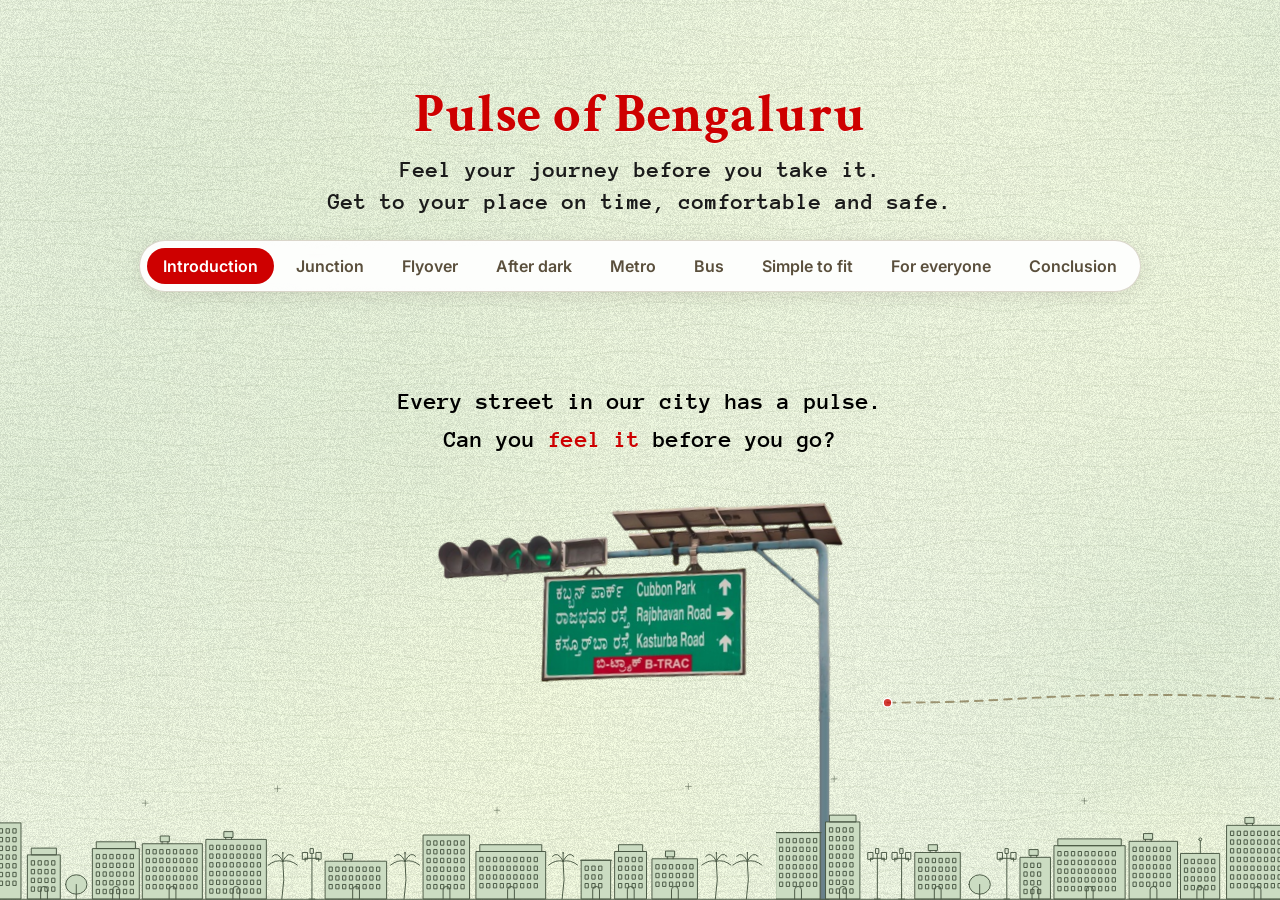
==== commit 74a4b57c: "Update site" ====
--- a/index.html
+++ b/index.html
@@ -7,8 +7,8 @@
   <link rel="preconnect" href="https://fonts.googleapis.com">
   <link rel="preconnect" href="https://fonts.gstatic.com" crossorigin>
   <link href="https://fonts.googleapis.com/css2?family=Anonymous+Pro:wght@700&family=Crimson+Text:wght@700&family=Inter:wght@600&family=Noto+Sans+Kannada:wght@700&family=Inter+Tight:wght@500;600;800&family=JetBrains+Mono:wght@500;700&display=swap" rel="stylesheet">
-  <script type="module" crossorigin src="./assets/index-rgIPaDzz.js"></script>
-  <link rel="stylesheet" crossorigin href="./assets/index-Dt88FCo8.css">
+  <script type="module" crossorigin src="./assets/index-CIAyH3vt.js"></script>
+  <link rel="stylesheet" crossorigin href="./assets/index-qKN5tE7C.css">
 </head>
 <body>
   <div id="root"></div>
--- a/assets/index-qKN5tE7C.css
+++ b/assets/index-qKN5tE7C.css
@@ -0,0 +1 @@
+*,:before,:after{box-sizing:border-box;margin:0}html,body,#root{background:#fff;height:100%;overflow:hidden}.scroller{overscroll-behavior:contain;scrollbar-width:thin;scrollbar-color:#4a584552 transparent;position:fixed;inset:0;overflow:auto hidden}.scroller::-webkit-scrollbar{background:0 0;height:8px}.scroller::-webkit-scrollbar-track{background:0 0}.scroller::-webkit-scrollbar-thumb{background:#4a584552;border-radius:8px}.track{height:100%;position:relative;overflow:hidden}.frame{transform-origin:0 0;width:24664px;height:928px;position:absolute;top:0;left:0}.spot{justify-content:center;align-items:center;display:flex;position:absolute}.spot>div{flex:none}.photo-fx{width:597.76px;height:336.24px;position:relative}.photo{border:0 solid #614b1e;position:relative}.photo img{pointer-events:none;max-width:none;position:absolute}.photo img.cover{object-fit:cover;width:100%;height:100%;inset:0}.photo .crop{pointer-events:none;position:absolute;inset:0;overflow:hidden}.headline{color:#ce0000;white-space:nowrap;font:700 60px Crimson Text,serif;position:absolute;transform:translateY(-50%)}.rect{background:#d9d9d9;width:6px;height:8px;position:absolute}.overlay{width:24664px;height:928px;position:absolute;top:0;left:0}.abs{position:absolute}.block{width:100%;max-width:none;height:100%;display:block}img.board{object-fit:cover;pointer-events:none;max-width:none}.photo.abs{position:absolute}.t-mono,.t-serif,.t-mono-small{white-space:nowrap;position:absolute}.t-mono{color:#000;font:700 50px Anonymous Pro,monospace}.t-serif{color:#ce0000;font:700 60px Crimson Text,serif}.t-mono-small{color:#000;white-space:pre-wrap;font:700 25px/40px Anonymous Pro,monospace}.wrap{white-space:normal}.pre{white-space:pre-wrap}.right{text-align:right}.red{color:#ce0000}.t-serif .mono-line{color:#000;white-space:pre;font-family:Anonymous Pro,monospace;font-size:50px}.t-serif .mono-small{color:#000;font-family:Anonymous Pro,monospace;font-size:25px;line-height:40px}.t-serif .small{font-size:25px;line-height:40px}ul.bullet{margin:0;padding:0;list-style:none}ul.bullet li{margin-inline-start:55px;list-style:outside}.tag{background:#5e4545;border-radius:10px;justify-content:center;align-items:center;padding:20px;display:flex;position:absolute}.tag p{color:#fff;white-space:nowrap;font:700 40px/40px Anonymous Pro,monospace}.patch{background:#fff;position:absolute}.caption{color:#303030;font:700 26px/38px Anonymous Pro,monospace;position:absolute}.journey{pointer-events:none;position:absolute;top:0;left:0;overflow:visible}.journey-road{fill:none;stroke:#614b1e;stroke-opacity:.55;stroke-width:4px;stroke-linecap:round;stroke-dasharray:16 14;animation:1.6s linear infinite journey-walk}.journey-stop{fill:#ce0000;fill-opacity:.75;stroke:#fff;stroke-width:3px}@keyframes journey-walk{to{stroke-dashoffset:-30px}}@media (prefers-reduced-motion:reduce){.journey-road{animation:none}}.content{width:100%;height:928px;position:absolute;left:0}.pop{transform-origin:50%;transform:scale(1.3333)}.lg-sw{background:#121417;border-radius:5px;align-items:center;gap:3px;min-width:74px;padding:4px 6px;display:inline-flex}.lg-led{border-radius:2px;width:4px;height:14px;display:inline-block}.lg-coach{background:#090e14;border:1.5px solid #c7b9d6;border-radius:4px;gap:3px;padding:2px 4px;display:inline-flex}.lg-coach i,.lg-coach b{border-radius:1.5px;width:3px;height:11px;display:inline-block}.lg-coach i{background:#0f1318}.lg-coach b{background:#d9a47e}.lg-seats{letter-spacing:.5px;color:#ffbd4a;font:700 8px/1 monospace}.lg-seats em{color:#ffbd4a40;font-style:normal}.lg-shadow{background:#000;box-shadow:0 0 0 1px #ffffff73}.lg-sec h3{margin-bottom:0}.lg-sec.on h3{margin-bottom:6px}.lg-body{gap:2px}.info-btn{all:unset;cursor:pointer;color:#ce0000;text-underline-offset:4px;white-space:nowrap;text-decoration:underline}.info-btn:after{content:" ▸"}.info{z-index:11;color:#2b2b2b;-webkit-font-smoothing:antialiased;background:#fffffffa;border:1px solid #614b1e40;border-radius:14px;width:420px;max-height:calc(100vh - 36px);padding:18px 20px 16px;font:500 14px/1.45 Inter,system-ui,-apple-system,sans-serif;animation:.22s ease-out info-in;position:fixed;bottom:18px;left:18px;overflow:auto;box-shadow:0 10px 34px #281e0a2e}@keyframes info-in{0%{opacity:0;transform:translateY(8px)}}.info h3{color:#ce0000;margin:0 28px 10px 0;font:700 22px/1.15 Crimson Text,serif}.info-k{letter-spacing:.06em;text-transform:uppercase;color:#614b1e;margin:12px 0 5px;font:700 11px/1 Anonymous Pro,monospace}.info-src{font-weight:600}.info ul{gap:6px;padding-left:18px;display:grid}.info figure{margin:12px 0 0}.info figure img{object-fit:cover;object-position:center 25%;border:1px solid #e5dccb;border-radius:10px;width:100%;max-height:300px;display:block}.info figcaption{color:#6b6355;margin-top:6px;font-size:12px}.info-link{color:#ce0000;margin-top:12px;font-weight:600;display:inline-block}.info-close{all:unset;cursor:pointer;color:#614b1e;font:400 24px/1 system-ui;position:absolute;top:10px;right:14px}.diagram{background:#faf7f0;border:1px solid #e5dccb;border-radius:10px;margin-top:10px;padding:6px 4px 2px}.diagram svg{width:100%;height:auto;display:block}.d-led{transition:fill .35s}.d-guide{stroke:#8a7d63;stroke-width:1px;stroke-dasharray:3 3;opacity:.55}.d-guide.on{stroke:#c9a227;opacity:1}.d-label{fill:#614b1e;font:600 11px Inter,system-ui,sans-serif}.info{width:460px}.info figure img{max-height:220px}.lead{color:#1b1b1b;font:700 40px/1.3 Anonymous Pro,monospace;position:absolute}.person-label{text-align:center;color:#303030;font:700 22px/1.3 Anonymous Pro,monospace;position:absolute}.bubble{fill:#ce0000;font:700 24px Noto Sans Kannada,Inter,sans-serif}.signs-wall{width:1340px;height:520px}.signs-wall img{filter:drop-shadow(0 8px 14px #281e0a2e);height:auto;position:absolute}.fit-tag{color:#303030;margin-top:10px;font:700 26px Anonymous Pro,monospace}.fit-tag.red{color:#ce0000}.fit-points{color:#303030;gap:26px;padding-left:28px;font:700 30px/1.35 Anonymous Pro,monospace;display:grid;position:absolute}.fit-points b{color:#ce0000}.fb-kn{fill:#fffff7;font:700 42px Noto Sans Kannada,sans-serif}.fb-en{fill:#fffff7;font:600 52px Inter,sans-serif}.fb-arrow{fill:#fffff7;font:700 84px Inter,sans-serif}.index{z-index:12;-webkit-backdrop-filter:blur(6px);backdrop-filter:blur(6px);-webkit-font-smoothing:antialiased;background:#ffffffeb;border:1px solid #614b1e38;border-radius:999px;gap:6px;padding:7px;font:600 16px/1 Inter,system-ui,sans-serif;display:flex;position:fixed;top:240px;left:50%;transform:translate(-50%);box-shadow:0 4px 18px #281e0a1a}.index button{all:unset;cursor:pointer;white-space:nowrap;color:#5a4f3c;border-radius:999px;align-items:center;gap:7px;padding:10px 16px;transition:background .2s,color .2s;display:flex}.index button:hover{background:#f6efe1}.index .n{color:#614b1e;background:#efe7d6;border-radius:50%;place-items:center;width:22px;height:22px;font:700 12px Anonymous Pro,monospace;display:inline-grid}.index button.on{color:#fff;background:#ce0000}.index button.on .n{color:#ce0000;background:#fff}.info-btn.try{color:#614b1e}.info-btn.try:after{content:" ●";color:#ce0000;vertical-align:.2em;font-size:.7em}.sim-backdrop{z-index:20;background:#1c160c6b;place-items:center;padding:24px;animation:.2s ease-out info-in;display:grid;position:fixed;inset:0}.sim{color:#2b2b2b;-webkit-font-smoothing:antialiased;background:#fffdf8;border-radius:18px;width:min(1080px,94vw);max-height:94vh;padding:18px 22px 20px;font:500 14px/1.4 Inter,system-ui,-apple-system,sans-serif;overflow:auto;box-shadow:0 20px 60px #140e0459}.sim header{justify-content:space-between;align-items:center;display:flex;position:relative}.sim header h3{color:#ce0000;font:700 26px/1.1 Crimson Text,serif}.sim header .info-close{position:static}.sim-k{letter-spacing:.05em;text-transform:uppercase;color:#614b1e;font:700 11px/1.2 Anonymous Pro,monospace}.sim-time{background:#f6efe1;border-radius:12px;align-items:center;gap:12px;margin:12px 0 14px;padding:10px 14px;display:flex}.sim-time input{accent-color:#ce0000;flex:1}.sim-time b{text-align:right;min-width:74px;font:700 16px Anonymous Pro,monospace}.sim-time-ico{font-size:18px}.sim-frame{background:#f3eee4;border-radius:14px;width:100%;position:relative;overflow:hidden}.sim-frame iframe{border:0;width:100%;height:100%;position:absolute;inset:0}.sim-frame.night{aspect-ratio:1128/409}.sim-frame.metro{aspect-ratio:1056/354}.sim-frame.bus{aspect-ratio:1296/486}.sim-board{width:100%;height:auto;display:block}.fb-kn.small{font-size:34px}.fb-en.small{font-size:40px}.fb-arrow.small{font-size:64px}.sim-note{margin-top:10px;font-size:15px}.sim-note .muted{color:#7a705e}.sim-hint{color:#6b6355;margin:8px 2px 0;font-size:13px}.sim-hint.inline{margin:0}.sim-controls{flex-wrap:wrap;align-items:center;gap:10px;margin-top:12px;display:flex}.sim-btn{all:unset;cursor:pointer;color:#3c3220;background:#efe7d6;border-radius:10px;padding:9px 14px;font-weight:700}.sim-btn:hover{background:#e6dcc6}.sim-btn.primary{color:#fff;background:#ce0000}.sim-btn.primary:hover{background:#b50000}.sim-btn.ghost{background:0 0;box-shadow:inset 0 0 0 1.5px #d9cfbb}.sim-btn[disabled]{opacity:.55;cursor:default}.sim-range{align-items:center;gap:8px;display:flex}.sim-range input{accent-color:#614b1e;width:180px}.seg{background:#efe7d6;border-radius:9px;padding:2px;display:inline-flex}.seg button{all:unset;cursor:pointer;color:#5a4f3c;white-space:nowrap;border-radius:7px;padding:5px 9px;font-size:12px;font-weight:600}.seg button.on{color:#ce0000;background:#fff;box-shadow:0 1px 3px #0000001f}.seg button[disabled]{cursor:default;opacity:.6}.sim-coaches{grid-template-columns:repeat(3,1fr);gap:10px 14px;margin-top:12px;display:grid}.sim-coach{gap:4px;display:grid}.sim-buses{gap:8px;margin-top:12px;display:grid}.sim-bus{grid-template-columns:70px 140px auto 1fr;align-items:center;gap:12px;display:grid}.sim-route{color:#b57a12;font:700 18px Anonymous Pro,monospace}.sim-eta{justify-self:end;align-items:center;gap:8px;display:inline-flex}.sim-eta b{text-align:center;min-width:58px;font:700 15px Anonymous Pro,monospace}.sim-eta button{all:unset;cursor:pointer;background:#efe7d6;border-radius:8px;place-items:center;width:28px;height:28px;font-weight:700;display:grid}.backdrop{z-index:0;pointer-events:none;width:100vw;height:100vh;position:fixed;inset:0}.scroller{z-index:1;background:0 0}.cmp{gap:12px;margin:4px 0 6px;display:grid}.cmp figure{margin:0}.cmp img{border:1px solid #e5dccb;border-radius:10px;width:100%;display:block}.cmp-label{letter-spacing:.05em;text-transform:uppercase;color:#5a4f3c;background:#ece7dd;border-radius:999px;margin-bottom:6px;padding:3px 9px;font:700 11px/1.3 Anonymous Pro,monospace;display:inline-block}.cmp-label.us{color:#fff;background:#ce0000}.cmp figcaption{color:#4a4336;margin-top:6px;font-size:13px}.cmp figcaption a{color:#8a7d63;white-space:nowrap}.cmp-us figcaption{color:#2b2b2b;font-weight:600}.pole{background:linear-gradient(90deg,#6c7477 0%,#6a7b82 15%,#69818b 30%,#66818b 45%,#638188 60%,#67838d 75%,#75878c 90%,#899893 100%);position:absolute}.board-legend{color:#2b2b2b;white-space:nowrap;background:#ffffffe0;border:1.5px solid #614b1e2e;border-radius:16px;align-items:center;gap:26px;padding:14px 22px;font:600 22px/1 Inter,system-ui,sans-serif;display:flex;position:absolute}.bl-title{letter-spacing:.05em;text-transform:uppercase;color:#ce0000;font:700 18px/1 Anonymous Pro,monospace}.bl-item{align-items:center;gap:12px;display:inline-flex}.board-legend .lg-sw{border-radius:8px;gap:5px;min-width:0;padding:7px 10px}.board-legend .lg-led{border-radius:3px;width:7px;height:24px}.board-legend .lg-coach{border-width:2.5px;border-radius:6px;gap:5px;padding:4px 7px}.board-legend .lg-coach i,.board-legend .lg-coach b{border-radius:2.5px;width:5px;height:18px}.board-legend .lg-seats{letter-spacing:1px;font-size:14px}.page-head{z-index:12;text-align:center;pointer-events:none;position:fixed;top:88px;left:50%;transform:translate(-50%)}.page-head h1{color:#ce0000;letter-spacing:.01em;text-shadow:0 1px #fff9;font:700 54px/1 Crimson Text,serif}.page-head p{color:#614b1e;letter-spacing:.04em;margin-top:5px;font:700 15px/1 Noto Sans Kannada,sans-serif}.page-head .head-q{letter-spacing:0;color:#1b1b1b;margin-top:12px;font:700 23px/1.4 Anonymous Pro,monospace}.page-head .head-q span{color:#ce0000}.skyline{pointer-events:none;position:absolute;left:0}.sky-fill{fill:none}.sky-line{fill:none;stroke:#4a5845;stroke-width:2px;stroke-linejoin:round;stroke-linecap:round;opacity:.72}.sky-star{fill:none;stroke:#4a5845;stroke-width:2px;stroke-linecap:round;opacity:.5}.ctx-legend{z-index:10;color:#2b2b2b;-webkit-font-smoothing:antialiased;background:#fffffff7;border:1px solid #614b1e40;border-radius:14px;width:290px;padding:12px 14px;font:600 13px/1.35 Inter,system-ui,sans-serif;animation:.3s ease-out ctx-in;position:fixed;bottom:18px;right:18px;box-shadow:0 8px 26px #281e0a29}@keyframes ctx-in{0%{opacity:0;transform:translateY(14px)}}.ctx-legend header{align-items:baseline;gap:8px;margin-bottom:8px;display:flex}.ctx-k{letter-spacing:.05em;text-transform:uppercase;color:#ce0000;font:700 11px/1 Anonymous Pro,monospace}.ctx-legend header b{flex:1;font-size:14px}.ctx-legend header button{all:unset;cursor:pointer;color:#614b1e;padding:0 6px;font:700 18px/1 system-ui}.ctx-legend ul{gap:6px;padding:0;list-style:none;display:grid}.ctx-legend li{align-items:center;gap:10px;display:flex}.ctx-legend .lg-sw{min-width:74px}.ctx-pill{all:unset;cursor:pointer;z-index:10;color:#fff;background:#ce0000;border-radius:999px;padding:9px 14px;font:700 12px/1 Anonymous Pro,monospace;position:fixed;bottom:18px;right:18px;box-shadow:0 6px 18px #78000040}.sim-btn.play{text-align:center;min-width:110px;padding:11px 18px;font-size:15px}.live-board{pointer-events:none;background:0 0;border:0;position:absolute}.playpause{all:unset;cursor:pointer;z-index:2;background:#ce0000;border-radius:50%;place-items:center;width:80px;height:80px;transition:transform .15s,background .15s;display:grid;position:absolute;box-shadow:0 0 0 6px #ffffffd9,0 8px 22px #7800004d}.playpause:hover{background:#b50000;transform:scale(1.06)}.playpause svg{fill:#fff;width:38px;height:38px}.playpause.paused{animation:1.6s ease-in-out infinite pp-pulse}@keyframes pp-pulse{50%{box-shadow:0 0 0 12px #ffffff8c,0 8px 22px #7800004d}}.spawn{z-index:2;gap:22px;display:flex;position:absolute}.spawn button{all:unset;cursor:pointer;background:#fff;border-radius:50%;place-items:center;width:64px;height:64px;transition:transform .15s,background .15s;display:grid;box-shadow:0 0 0 1.5px #614b1e2e,0 6px 18px #3c321429}.spawn button:hover{background:#fbfaf4;transform:scale(1.07)}.spawn button:active{transform:scale(.94)}.spawn button:focus-visible,.playpause:focus-visible{outline-offset:8px;outline:3px solid #1f3f8f}.spawn svg{fill:#fff;width:34px;height:34px}.beat{flex-direction:column;align-items:flex-start;gap:18px;display:flex;position:absolute}.kicker{letter-spacing:.24em;text-transform:uppercase;color:#614b1e;white-space:nowrap;font:700 28px/1 Anonymous Pro,monospace}.kicker.abs{position:absolute}.beat h3{color:#ce0000;font:700 60px/1.05 Crimson Text,serif}.beat .sub{color:#1b1b1b;font:700 30px/1.35 Anonymous Pro,monospace}.beat .place{color:#614b1e;margin-top:8px;font:700 20px/1.5 Anonymous Pro,monospace}.beat .place a{color:#ce0000;text-underline-offset:4px;pointer-events:auto;text-decoration:underline}[data-theme=night] .beat .place{color:var(--muted);font-family:JetBrains Mono,monospace;font-size:18px;font-weight:500}[data-theme=night] .beat .place a{color:var(--lime)}.tag.inline{padding:12px 18px;position:static}.tag.inline p{font-size:28px;line-height:28px}.theme-tabs{z-index:30;-webkit-font-smoothing:antialiased;background:#ffffffeb;border:1px solid #614b1e38;border-radius:12px;gap:4px;padding:4px;font:600 13px/1 Inter,system-ui,sans-serif;display:flex;position:fixed;top:16px;left:16px;box-shadow:0 4px 16px #281e0a1a}.theme-tabs button{all:unset;cursor:pointer;color:#5a4f3c;border-radius:9px;align-items:center;gap:8px;padding:8px 12px;display:flex}.theme-tabs button:hover{background:#f6efe1}.theme-tabs button.on{color:#fff;background:#2b2b2b}.theme-tabs .sw{border-radius:50%;width:14px;height:14px}.theme-tabs .sw-paper{background:linear-gradient(135deg,#e6eedb 50%,#ce0000 50%);box-shadow:0 0 0 1px #00000026}.theme-tabs .sw-night{background:linear-gradient(135deg,#0f141b 50%,#dcf26a 50%);box-shadow:0 0 0 1px #00000040}.theme-tabs button:focus-visible{outline-offset:2px;outline:2px solid #1f3f8f}[data-theme=night]{--ink:#0f141b;--card:#171e28;--line:#2a3340;--text:#f2efe6;--muted:#9aa3b2;--lime:#dcf26a;--peri:#7e95e0}[data-theme=night] body,[data-theme=night] html{background:#0f141b}[data-theme=night] .scroller{scrollbar-color:#dcf26a59 transparent}[data-theme=night] .scroller::-webkit-scrollbar-thumb{background:#dcf26a59}[data-theme=night] .t-serif,[data-theme=night] .headline,[data-theme=night] .beat h3{letter-spacing:-.025em;color:var(--text);font-family:Inter Tight,Inter,sans-serif;font-weight:800}[data-theme=night] .t-serif p:first-child,[data-theme=night] .beat h3{color:var(--text)}[data-theme=night] .headline{color:var(--lime)}[data-theme=night] .t-mono,[data-theme=night] .t-mono-small,[data-theme=night] .t-serif .mono-line,[data-theme=night] .t-serif .mono-small,[data-theme=night] .lead,[data-theme=night] .beat .sub,[data-theme=night] .fit-points,[data-theme=night] .caption,[data-theme=night] .person-label,[data-theme=night] .fit-tag{color:var(--text);letter-spacing:-.01em;font-family:JetBrains Mono,monospace;font-weight:500}[data-theme=night] .t-serif .mono-line,[data-theme=night] .t-mono{font-size:46px}[data-theme=night] .lead{font-size:36px}[data-theme=night] .beat .sub,[data-theme=night] .caption,[data-theme=night] .person-label{color:var(--muted)}[data-theme=night] .beat .sub{font-size:28px}[data-theme=night] .red,[data-theme=night] .fit-points b,[data-theme=night] .fit-tag.red{color:var(--lime)}[data-theme=night] .t-serif p:not(.mono-line):not(.mono-small)+p:not(.mono-line):not(.mono-small){color:var(--text)}[data-theme=night] .t-serif p[style*="75px"]:not(.mono-line){color:var(--lime)}[data-theme=night] .kicker{color:var(--peri);letter-spacing:.28em;font-family:JetBrains Mono,monospace;font-weight:700}[data-theme=night] .tag{box-shadow:inset 0 0 0 2px var(--lime);background:0 0}[data-theme=night] .tag p{color:var(--lime);font-family:JetBrains Mono,monospace}[data-theme=night] .info-btn{color:var(--lime)}[data-theme=night] .info-btn.try{color:var(--text)}[data-theme=night] .info-btn.try:after{color:var(--lime)}[data-theme=night] .bubble{fill:var(--ink)}[data-theme=night] .photo{box-shadow:0 18px 50px #00000073;border-color:#232c38!important}[data-theme=night] .signs-wall img{filter:drop-shadow(0 10px 22px #0000008c)}[data-theme=night] .journey-road{stroke:var(--lime);stroke-opacity:.45}[data-theme=night] .journey-stop{fill:var(--lime);fill-opacity:1;stroke:var(--ink);stroke-width:4px;transform-box:fill-box;transform-origin:50%;animation:1.4s ease-in-out infinite stop-beat}@keyframes stop-beat{0%,60%,to{transform:scale(1)}12%{transform:scale(1.45)}24%{transform:scale(1)}36%{transform:scale(1.25)}}@media (prefers-reduced-motion:reduce){[data-theme=night] .journey-stop{animation:none}}[data-theme=night] .sky-line{stroke:#6d7a91;opacity:.55}[data-theme=night] .sky-star{stroke:var(--peri);opacity:.6}[data-theme=night] .page-head h1{letter-spacing:-.03em;color:var(--text);text-shadow:none;font-family:Inter Tight,sans-serif;font-weight:800}[data-theme=night] .page-head .head-q{color:var(--muted);font-family:JetBrains Mono,monospace;font-size:17px;font-weight:500}[data-theme=night] .page-head .head-q span{color:var(--lime);font-weight:700}[data-theme=night] .index{border-color:var(--line);background:#171e28d1;font-family:Inter Tight,sans-serif;box-shadow:0 6px 24px #00000059}[data-theme=night] .index button{color:var(--muted)}[data-theme=night] .index button:hover{color:var(--text);background:#222b37}[data-theme=night] .index .n{color:var(--muted);background:#222b37;font-family:JetBrains Mono,monospace}[data-theme=night] .index button.on{background:var(--lime);color:var(--ink)}[data-theme=night] .index button.on .n{background:var(--ink);color:var(--lime)}[data-theme=night] .theme-tabs{border-color:var(--line);background:#171e28e6;box-shadow:0 6px 24px #00000059}[data-theme=night] .theme-tabs button{color:var(--muted)}[data-theme=night] .theme-tabs button:hover{background:#222b37}[data-theme=night] .theme-tabs button.on{background:var(--lime);color:var(--ink)}[data-theme=night] .playpause{background:var(--lime);box-shadow:0 0 0 6px #0f141be6,0 0 30px #dcf26a59}[data-theme=night] .playpause:hover{background:#e8f78f}[data-theme=night] .playpause svg{fill:var(--ink)}@keyframes pp-pulse-night{50%{box-shadow:0 0 0 12px #dcf26a2e,0 0 30px #dcf26a59}}[data-theme=night] .playpause.paused{animation-name:pp-pulse-night}[data-theme=night] .spawn button{background:var(--card);box-shadow:0 0 0 1.5px var(--line), 0 8px 20px #0006}[data-theme=night] .spawn button:hover{background:#1f2732}[data-theme=night] .spawn svg{fill:#fff}[data-theme=night] .info,[data-theme=night] .ctx-legend,[data-theme=night] .sim{border-color:var(--line);color:var(--text);background:#171e28f7;font-family:Inter Tight,sans-serif;box-shadow:0 14px 44px #00000080}[data-theme=night] .info h3,[data-theme=night] .sim header h3{letter-spacing:-.02em;color:var(--text);font-family:Inter Tight,sans-serif;font-weight:800}[data-theme=night] .info-k,[data-theme=night] .ctx-k,[data-theme=night] .sim-k{color:var(--peri);font-family:JetBrains Mono,monospace}[data-theme=night] .info figcaption,[data-theme=night] .sim-hint,[data-theme=night] .sim-note .muted,[data-theme=night] .cmp figcaption{color:var(--muted)}[data-theme=night] .cmp-us figcaption{color:var(--text)}[data-theme=night] .info-link{color:var(--lime)}[data-theme=night] .info-close,[data-theme=night] .ctx-legend header button{color:var(--muted)}[data-theme=night] .info figure img,[data-theme=night] .cmp img{border-color:var(--line)}[data-theme=night] .cmp-label{color:var(--muted);background:#222b37}[data-theme=night] .cmp-label.us{background:var(--lime);color:var(--ink)}[data-theme=night] .diagram{border-color:var(--line);background:#10161e}[data-theme=night] .d-label{fill:var(--muted)}[data-theme=night] .ctx-pill{background:var(--lime);color:var(--ink);font-family:JetBrains Mono,monospace;box-shadow:0 6px 18px #0006}[data-theme=night] .sim-backdrop{background:#05080c99}[data-theme=night] .sim-time,[data-theme=night] .sim-frame,[data-theme=night] .seg,[data-theme=night] .sim-btn,[data-theme=night] .sim-eta button{color:var(--text);background:#222b37}[data-theme=night] .sim-frame{background:#10161e}[data-theme=night] .sim-btn:hover{background:#2a3442}[data-theme=night] .sim-btn.primary{background:var(--lime);color:var(--ink)}[data-theme=night] .sim-btn.ghost{box-shadow:inset 0 0 0 1.5px var(--line);background:0 0}[data-theme=night] .seg button{color:var(--muted)}[data-theme=night] .seg button.on{background:var(--lime);color:var(--ink)}[data-theme=night] .sim-time input,[data-theme=night] .sim-range input{accent-color:var(--lime)}[data-theme=night] .sim-route{color:var(--lime)}[data-theme=night] .photo[style*="border-width: 0px"]{box-shadow:none}[data-theme=night] .kicker{letter-spacing:.2em;font-size:24px}.who{color:#614b1e;font:700 28px/1.45 Anonymous Pro,monospace;position:absolute}.street{transform:rotate(.6deg);box-shadow:0 16px 40px #281e0a38}.board-stack img{filter:drop-shadow(0 14px 18px #140e0459);height:auto;position:absolute}[data-theme=night] .who{color:var(--peri);font-family:JetBrains Mono,monospace;font-size:26px;font-weight:500}[data-theme=night] .street{border-color:#232c38!important}[data-theme=night] .board-stack img{filter:drop-shadow(0 14px 22px #0009)}.jx-time{z-index:3;background:#ffffffe6;border:2px solid #614b1e33;border-radius:999px;align-items:center;gap:22px;padding:16px 26px;display:flex;position:absolute;box-shadow:0 8px 24px #281e0a1f}.jx-time input{accent-color:#ce0000;cursor:pointer;flex:1;height:30px}.jx-time b{text-align:right;color:#1b1b1b;min-width:150px;font:700 32px Anonymous Pro,monospace}.jx-k{letter-spacing:.16em;text-transform:uppercase;color:#614b1e;white-space:nowrap;font:700 22px/1 Anonymous Pro,monospace}.jx-ico{font-size:34px}.jx-photo{opacity:0;transition:opacity .6s}.jx-photo.on{opacity:1}.jx-board{filter:drop-shadow(0 10px 18px #00000040);overflow:visible}[data-theme=night] .jx-time{border-color:var(--line);background:#171e28e6;box-shadow:0 8px 24px #0006}[data-theme=night] .jx-time input{accent-color:var(--lime)}[data-theme=night] .jx-time b{color:var(--text);font-family:JetBrains Mono,monospace}[data-theme=night] .jx-k{color:var(--peri);font-family:JetBrains Mono,monospace}.everyone-people{filter:drop-shadow(0 6px 10px #281e0a2e);height:auto}.pulse-drops{pointer-events:none;overflow:visible}.pulse-drops path{fill:none;stroke:#614b1e;stroke-opacity:.45;stroke-width:3px;stroke-dasharray:8 10;stroke-linecap:round;animation:1.6s linear infinite journey-walk}[data-theme=night] .pulse-drops path{stroke:var(--lime);stroke-opacity:.5}[data-theme=night] .everyone-people{filter:drop-shadow(0 6px 14px #00000080)}.carousel .slide{opacity:0;pointer-events:none;transition:opacity .7s;position:absolute;inset:0}.carousel .slide.on{opacity:1}.carousel-board{transition:transform .7s;position:absolute;transform:translateY(-50%)scale(.96)}.slide.on .carousel-board{transform:translateY(-50%)scale(1)}.carousel-board>*{filter:drop-shadow(0 14px 18px #140e0459);width:100%;height:auto;display:block}.carousel-dots{pointer-events:auto;justify-content:center;gap:14px;display:flex;position:absolute}.carousel-dots button{cursor:pointer;opacity:.3;background:#614b1e;border:0;border-radius:50%;width:18px;height:18px;padding:0;transition:opacity .3s,width .3s}.carousel-dots button.on{opacity:.9;border-radius:9px;width:46px}[data-theme=night] .carousel-board>*{filter:drop-shadow(0 14px 22px #0009)}[data-theme=night] .carousel-dots button{background:var(--lime)}.spawn{align-items:center}.spawn.above{flex-direction:column;align-items:flex-start;gap:14px}.spawn.above .spawn-hint{margin:0}.spawn-btns{gap:22px;display:flex}.spawn-hint{white-space:nowrap;color:#303030;margin:0 0 0 6px;font:700 22px/1.35 Anonymous Pro,monospace}[data-theme=night] .spawn-hint{color:var(--peri);font-family:JetBrains Mono,monospace;font-size:20px;font-weight:500}.jx-mini{z-index:1;filter:brightness(.9)contrast(.95)blur(.2px);position:absolute}.jx-mini.night{filter:brightness(.62)contrast(.9)blur(.2px)}.metro-live{aspect-ratio:1040/340;width:100%;position:relative;overflow:hidden;container-type:inline-size}.metro-live .live-board{width:calc(100cqw + 16px);height:calc(32.6923cqw + 16px);top:-8px;left:-8px}.photo>.metro-live{aspect-ratio:auto;height:100%}.fb-arrow-icon path{fill:#fffff7;stroke:#fffff7;stroke-width:2px;stroke-linejoin:round}.strip-hero{filter:drop-shadow(0 18px 24px #140e044d);overflow:visible}[data-theme=night] .strip-hero{filter:drop-shadow(0 18px 28px #0009)}.bus-live{aspect-ratio:1280/470;border-radius:12px;width:100%;position:relative;overflow:hidden;container-type:inline-size}.bus-live .live-board{width:calc(100cqw + 48px);height:calc(36.7188cqw + 16px);top:-8px;left:-24px}.bus-live.hi .live-board{transform-origin:0 0;width:calc(200cqw + 48px);height:calc(73.4375cqw + 16px);top:-4px;left:-12px;transform:scale(.5)}.night-live{aspect-ratio:1112/393;width:100%;position:relative;overflow:hidden;container-type:inline-size}.night-live .live-board{width:calc(100cqw + 16px);height:calc(35.3417cqw + 16px);top:-8px;left:-8px}.info-live{border-radius:14px;margin:2px 0 8px;overflow:hidden}.info-lead{margin:0 0 4px;font-size:15px;font-weight:600}.proof{margin-top:10px;display:inline-block;position:relative}.proof-btn{all:unset;cursor:pointer;color:#ce0000;text-underline-offset:4px;font-weight:600;text-decoration:underline}.proof-btn:after{content:" ▾";font-size:.8em}.proof-pop{z-index:2;background:#fffaf0;border:1px solid #e5dccb;border-radius:12px;width:360px;padding:10px;position:absolute;top:calc(100% + 8px);left:0;box-shadow:0 12px 28px #140e0440}.proof-pop:before{content:"";height:10px;position:absolute;top:-10px;left:0;right:0}.proof-pop img{border-radius:8px;width:100%;display:block}.proof-pop p{color:#4a4336;margin:8px 0 4px;font-size:13px}.proof-pop a{color:#ce0000;font-size:13px;font-weight:600}[data-theme=night] .proof-btn,[data-theme=night] .proof-pop a{color:var(--lime)}[data-theme=night] .proof-pop{border-color:var(--line);background:#161c25;box-shadow:0 12px 28px #0009}[data-theme=night] .proof-pop p{color:var(--muted)}.strip-crop{border-radius:10px;position:relative;overflow:hidden;box-shadow:0 10px 22px #140e0447}.strip-crop iframe{transform-origin:0 0;pointer-events:none;border:0;position:absolute}.fit-label{letter-spacing:.08em;text-transform:uppercase;color:#614b1e;white-space:nowrap;margin:0;font:700 20px Anonymous Pro,monospace;position:absolute}.fit-note{color:#6b6355;width:700px;margin:12px 0 0;font:400 16px/1.45 Anonymous Pro,monospace}.train-sticker{filter:drop-shadow(0 6px 10px #140e0440);display:block;overflow:visible}[data-theme=night] .fit-label{color:var(--peri);font-family:JetBrains Mono,monospace}[data-theme=night] .fit-note{color:var(--muted);font-family:JetBrains Mono,monospace}[data-theme=night] .strip-crop{box-shadow:0 10px 22px #0000008c}.strip-tabs{z-index:5;border-bottom:2px solid #614b1e38;gap:56px;margin-bottom:26px;display:flex;position:relative}.strip-tabs button{all:unset;cursor:pointer;letter-spacing:.05em;text-transform:uppercase;color:#7a6a4a;padding:0 2px 16px;font:700 30px/1 Anonymous Pro,monospace;transition:color .25s;position:relative}.strip-tabs button:after{content:"";background:0 0;border-radius:3px 3px 0 0;height:5px;transition:background .25s;position:absolute;bottom:-2px;left:0;right:0}.strip-tabs button:not(.on):hover{color:#3d2f14}.strip-tabs button.on{color:#c4231b}.strip-tabs button.on:after{background:#c4231b}.strip-tabs button:focus-visible{outline-offset:6px;border-radius:4px;outline:3px solid #1f3f8f}.strip-slide{opacity:0;pointer-events:none;width:1500px;transition:opacity .5s,transform .5s;position:absolute;top:110px;left:0;transform:translateY(8px)}.strip-slide.on{opacity:1;pointer-events:auto;transform:none}[data-theme=night] .strip-tabs{border-bottom-color:var(--line)}[data-theme=night] .strip-tabs button{color:var(--muted);font-family:JetBrains Mono,monospace}[data-theme=night] .strip-tabs button.on{color:var(--lime)}[data-theme=night] .strip-tabs button.on:after{background:var(--lime)}.drop{touch-action:none;position:relative}.drop:before{content:"";position:absolute;inset:-60px -60px -40px}.drop.follow,.drop.snap{cursor:grabbing}.drop-strip{border-radius:16px;display:block;position:relative;box-shadow:0 10px 22px #140e0447}.drop-sticker{pointer-events:none;transform-origin:50%;transition:left .5s cubic-bezier(.3,1.25,.5,1),top .5s cubic-bezier(.3,1.25,.5,1);position:absolute;transform:scale(1.1)}.drop-roll{filter:drop-shadow(0 26px 18px #0a08044d)drop-shadow(0 6px 6px #0a08042e);transition:filter .25s;animation:3.4s ease-in-out infinite breathe;display:block;overflow:visible}@keyframes breathe{0%,to{filter:drop-shadow(0 22px 16px #0a08044d)drop-shadow(0 6px 6px #0a08042e);transform:translateY(0)scale(1)}50%{filter:drop-shadow(0 34px 22px #0a08043d)drop-shadow(0 9px 8px #0a080424);transform:translateY(-9px)scale(1.012)}}.drop.follow .drop-roll{filter:drop-shadow(8px 20px 14px #0a08044d);animation:none;transform:rotate(-1.5deg)scale(1.02)}.drop.snap .drop-roll{filter:drop-shadow(0 4px 4px #0a080447);animation:none;transform:none}.drop.stuck .drop-roll{filter:drop-shadow(0 1px 1px #00000040);animation:none;transform:none}.sticker-edge{fill:#c7b6d6}[data-theme=night] .drop-strip{box-shadow:0 10px 22px #0000008c}[data-theme=night] .drop-roll{animation-name:breathe-night}@keyframes breathe-night{0%,to{filter:drop-shadow(0 22px 18px #0009)drop-shadow(0 6px 6px #0006);transform:translateY(0)scale(1)}50%{filter:drop-shadow(0 34px 24px #00000080)drop-shadow(0 9px 8px #00000052);transform:translateY(-9px)scale(1.012)}}[data-theme=night] .drop.follow .drop-roll{filter:drop-shadow(8px 20px 16px #0009)}:root:not([data-theme=night]) .sky-fill{fill:#cbdcc2}.skyline.fill,.skyline.lines{z-index:3}:root:not([data-theme=night]) .sky-line{opacity:1}.drop-hint{text-align:center;color:#4a4336;white-space:nowrap;margin:0;font:400 22px/1.4 Anonymous Pro,monospace;position:absolute;left:0;right:0}[data-theme=night] .drop-hint{color:var(--muted);font-family:JetBrains Mono,monospace}.drop-arrow{pointer-events:none;transition:opacity .3s;position:absolute;overflow:visible}.arrow-line,.arrow-head{fill:none;stroke:#614b1e;stroke-width:1.3px;stroke-linecap:round;stroke-linejoin:round}.arrow-line{stroke-dasharray:2 2.4}.drop:not(.home) .drop-arrow{opacity:0}[data-theme=night] .arrow-line,[data-theme=night] .arrow-head{stroke:var(--lime)}.drop.snap .drop-sticker,.drop.stuck .drop-sticker{transform:none}.drop.home .drop-sticker{transition:left .5s cubic-bezier(.3,1.25,.5,1),top .5s cubic-bezier(.3,1.25,.5,1),transform .4s}.drop.follow .drop-sticker{transition:left 90ms linear,top 90ms linear,transform .3s}.drop.snap .drop-sticker,.drop.stuck .drop-sticker{transition:left .22s cubic-bezier(.3,1.4,.5,1),top .22s cubic-bezier(.3,1.4,.5,1),transform .22s}:root:not([data-theme=night]) .spawn button{background:#ce0000;box-shadow:0 6px 14px #78000052,0 2px 4px #78000047,inset 0 1px #ffffff2e}:root:not([data-theme=night]) .spawn button:hover{background:#e01010;box-shadow:0 10px 20px #7800005c,0 3px 6px #7800004d,inset 0 1px #fff3}.fit-btns{gap:14px;display:flex;position:absolute}.fit-btn{all:unset;cursor:pointer;color:#fff;letter-spacing:.04em;background:#614b1e;border-radius:999px;padding:16px 30px;font:700 30px Anonymous Pro,monospace;transition:transform .15s,background .15s;box-shadow:0 6px 14px #3c280a4d,0 2px 4px #3c280a40}.fit-btn:hover{background:#735a26;transform:translateY(-2px)}.fit-btn:focus-visible{outline-offset:4px;outline:3px solid #1f3f8f}[data-theme=night] .fit-btn{background:var(--card);color:var(--lime);box-shadow:0 0 0 1.5px var(--line), 0 8px 20px #0006;font-family:JetBrains Mono,monospace}.fit-modal{width:min(760px,94vw)}.fit-lead{color:#4a4336;margin:10px 0 14px;font-size:15px}.fit-rows{gap:0;margin:0;display:grid}.fit-row{border-top:1px solid #eadfca;grid-template-columns:190px 1fr;gap:16px;padding:12px 0;display:grid}.fit-row dt{letter-spacing:.05em;text-transform:uppercase;color:#614b1e;padding-top:2px;font:700 12px/1.4 Anonymous Pro,monospace}.fit-row dd{gap:3px;margin:0;display:grid}.fit-row dd b{color:#1b1b1b;font-size:16px}.fit-row dd span{color:#4a4336}.beat.closing h3{font-size:72px;line-height:1.05}.closing-list{color:#1b1b1b;gap:10px;margin:6px 0 0;padding-left:30px;font:700 30px/1.35 Anonymous Pro,monospace;display:grid}.closing-punch{color:#1b1b1b;border-top:2px solid #614b1e59;margin-top:14px;padding-top:22px;font:700 34px/1.4 Anonymous Pro,monospace}.closing-punch span{color:#ce0000}[data-theme=night] .closing-list,[data-theme=night] .closing-punch{color:var(--text);font-family:JetBrains Mono,monospace}[data-theme=night] .closing-punch{border-color:var(--line)}[data-theme=night] .closing-punch span{color:var(--lime)}.finale .sub{font-size:34px}.finale .closing-list li{cursor:pointer;color:#8a7d63;transition:color .3s}.finale .closing-list li.on{color:#ce0000}.finale .closing-punch{font-size:38px}[data-theme=night] .finale .closing-list li{color:var(--muted)}[data-theme=night] .finale .closing-list li.on{color:var(--lime)}.fit-card{flex-direction:column;gap:18px;display:flex;position:absolute}.fit-checks{color:#1b1b1b;gap:14px;margin:0 0 8px;padding:0;font:700 28px/1.3 Anonymous Pro,monospace;list-style:none;display:grid}.fit-checks li{padding-left:44px;position:relative}.fit-checks li:before{content:"✓";color:#fff;background:#614b1e;border-radius:50%;place-items:center;width:30px;height:30px;font:700 18px/1 Inter,sans-serif;display:grid;position:absolute;top:1px;left:0}.fit-tiles{flex-wrap:wrap;gap:16px;display:flex}.fit-tile{all:unset;cursor:pointer;color:#fff;background:#614b1e;border-radius:999px;align-items:center;gap:12px;padding:14px 26px 14px 16px;transition:transform .15s,background .2s,box-shadow .15s;display:inline-flex;box-shadow:0 4px #3f3012,0 8px 16px #3c280a2e}.fit-tile:hover{background:#735a26;transform:translateY(-2px);box-shadow:0 6px #3f3012,0 12px 20px #3c280a33}.fit-tile:active{transform:translateY(3px);box-shadow:0 1px #3f3012,0 4px 8px #3c280a2e}.fit-tile:focus-visible{outline-offset:4px;outline:3px solid #1f3f8f}.fit-tile .fit-ico{background:#ffffff2e;border-radius:50%;place-items:center;width:36px;height:36px;font:700 20px/1 Inter,sans-serif;display:grid}.fit-tile b{letter-spacing:.02em;font:700 26px/1 Anonymous Pro,monospace}[data-theme=night] .fit-checks{color:var(--text);font-family:JetBrains Mono,monospace}[data-theme=night] .fit-checks li:before{background:var(--lime);color:var(--ink)}[data-theme=night] .fit-tile{background:var(--card);color:var(--text);box-shadow:0 0 0 1.5px var(--line)}[data-theme=night] .fit-tile b{color:var(--lime);font-family:JetBrains Mono,monospace}.closing-big{color:#ce0000;margin:6px 0 0;font:700 72px/1.05 Crimson Text,serif}[data-theme=night] .closing-big{color:var(--lime)}.finale-end h3{font-size:80px;line-height:1.02}.finale-end .closing-list{gap:14px;margin-top:16px;padding-left:34px;font-size:32px}.finale .finale-lead{color:#1b1b1b;font:700 40px/1.3 Anonymous Pro,monospace}[data-theme=night] .finale .finale-lead{color:var(--text);font:700 36px/1.3 JetBrains Mono,monospace}.finale-end .closing-list li,.finale-end .closing-list li.on{color:#1b1b1b;cursor:default}[data-theme=night] .finale-end .closing-list li,[data-theme=night] .finale-end .closing-list li.on{color:var(--text)}.conclusion h3{white-space:nowrap;font-size:72px}.concl-list{gap:34px;margin:18px 0 0;padding:0;list-style:none;display:grid}.concl-list li{grid-template-columns:700px 760px;align-items:center;gap:40px;display:grid}.concl-t{color:#1b1b1b;padding-left:30px;font:700 32px/1.3 Anonymous Pro,monospace;position:relative}.concl-t:before{content:"•";position:absolute;left:4px}.concl-buses{gap:40px;display:flex}.concl-bus{flex-direction:column;align-items:center;gap:8px;margin:0;display:flex}.concl-bus figcaption{color:#5b5140;font:700 20px/1 Anonymous Pro,monospace}[data-theme=night] .concl-t{color:var(--text);font-family:JetBrains Mono,monospace}[data-theme=night] .concl-bus figcaption{color:var(--muted)}.birds{z-index:2;pointer-events:none;width:100vw;height:100vh;position:fixed;inset:0}.conclusion .concl-list{gap:18px}.conclusion .concl-list li{display:block}.made-with{flex-direction:column;align-items:flex-start;gap:10px;margin-top:300px;display:flex}.made-with-t{align-items:center;gap:14px;margin:0;display:flex}.made-with-heart{letter-spacing:0;color:#ce0000;font-size:30px;line-height:1}.made-with-mail{color:#1b1b1b;border-bottom:2px solid;padding-bottom:2px;font:700 26px/1.2 Anonymous Pro,monospace;text-decoration:none}.made-with-mail:hover{color:#ce0000}.everyone-board{filter:drop-shadow(0 14px 18px #140e0459);z-index:2}.everyone-metro{z-index:3}
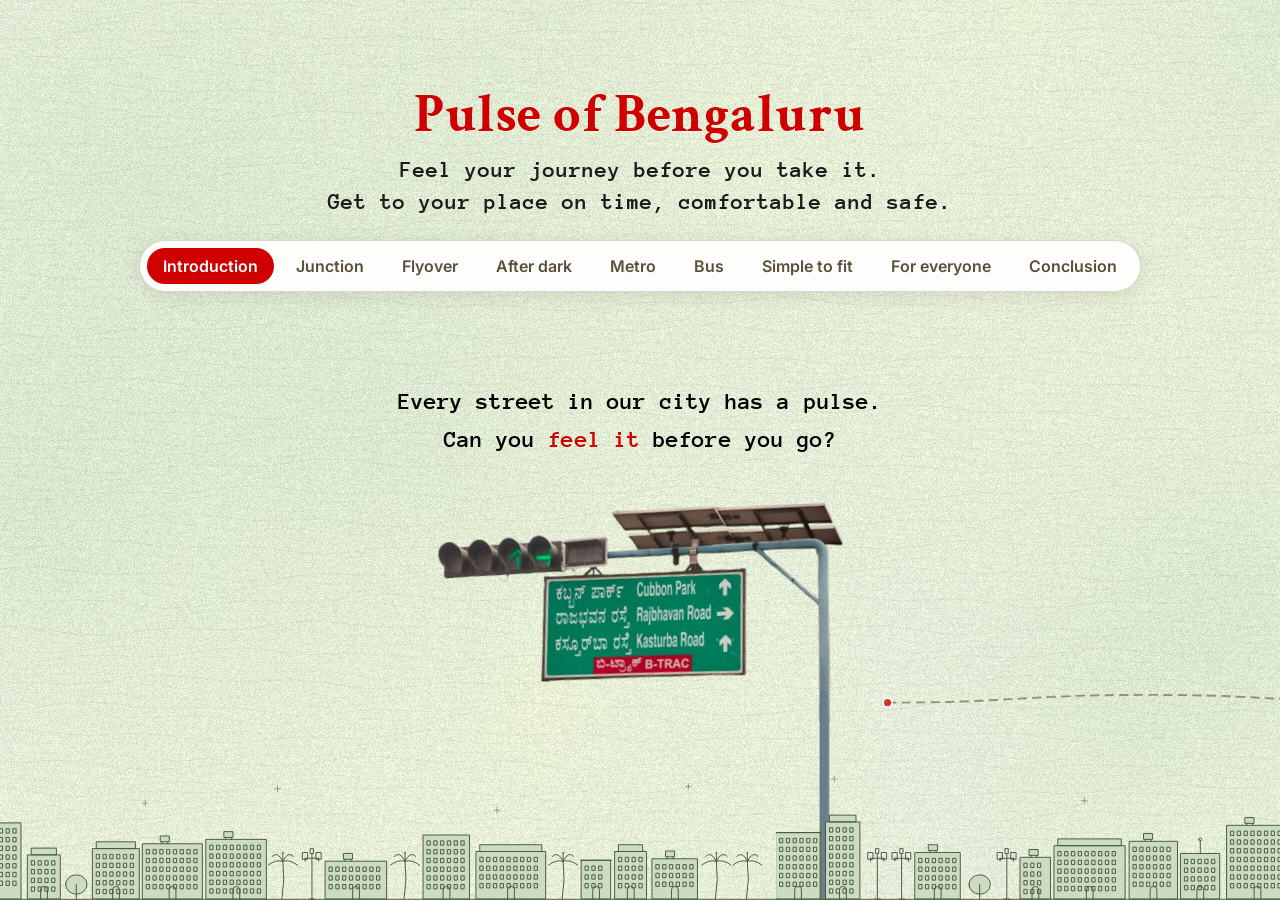
==== commit 48de73ea: "Update site" ====
--- a/index.html
+++ b/index.html
@@ -7,8 +7,8 @@
   <link rel="preconnect" href="https://fonts.googleapis.com">
   <link rel="preconnect" href="https://fonts.gstatic.com" crossorigin>
   <link href="https://fonts.googleapis.com/css2?family=Anonymous+Pro:wght@700&family=Crimson+Text:wght@700&family=Inter:wght@600&family=Noto+Sans+Kannada:wght@700&family=Inter+Tight:wght@500;600;800&family=JetBrains+Mono:wght@500;700&display=swap" rel="stylesheet">
-  <script type="module" crossorigin src="./assets/index-CIAyH3vt.js"></script>
-  <link rel="stylesheet" crossorigin href="./assets/index-qKN5tE7C.css">
+  <script type="module" crossorigin src="./assets/index-1ZNUZZ7a.js"></script>
+  <link rel="stylesheet" crossorigin href="./assets/index-DGD_bdN8.css">
 </head>
 <body>
   <div id="root"></div>
--- a/assets/index-DGD_bdN8.css
+++ b/assets/index-DGD_bdN8.css
@@ -0,0 +1 @@
+*,:before,:after{box-sizing:border-box;margin:0}html,body,#root{background:#fff;height:100%;overflow:hidden}.scroller{overscroll-behavior:contain;scrollbar-width:thin;scrollbar-color:#4a584552 transparent;position:fixed;inset:0;overflow:auto hidden}.scroller::-webkit-scrollbar{background:0 0;height:8px}.scroller::-webkit-scrollbar-track{background:0 0}.scroller::-webkit-scrollbar-thumb{background:#4a584552;border-radius:8px}.track{height:100%;position:relative;overflow:hidden}.frame{transform-origin:0 0;width:24664px;height:928px;position:absolute;top:0;left:0}.spot{justify-content:center;align-items:center;display:flex;position:absolute}.spot>div{flex:none}.photo-fx{width:597.76px;height:336.24px;position:relative}.photo{border:0 solid #614b1e;position:relative}.photo img{pointer-events:none;max-width:none;position:absolute}.photo img.cover{object-fit:cover;width:100%;height:100%;inset:0}.photo .crop{pointer-events:none;position:absolute;inset:0;overflow:hidden}.headline{color:#ce0000;white-space:nowrap;font:700 60px Crimson Text,serif;position:absolute;transform:translateY(-50%)}.rect{background:#d9d9d9;width:6px;height:8px;position:absolute}.overlay{width:24664px;height:928px;position:absolute;top:0;left:0}.abs{position:absolute}.block{width:100%;max-width:none;height:100%;display:block}img.board{object-fit:cover;pointer-events:none;max-width:none}.photo.abs{position:absolute}.t-mono,.t-serif,.t-mono-small{white-space:nowrap;position:absolute}.t-mono{color:#000;font:700 50px Anonymous Pro,monospace}.t-serif{color:#ce0000;font:700 60px Crimson Text,serif}.t-mono-small{color:#000;white-space:pre-wrap;font:700 25px/40px Anonymous Pro,monospace}.wrap{white-space:normal}.pre{white-space:pre-wrap}.right{text-align:right}.red{color:#ce0000}.t-serif .mono-line{color:#000;white-space:pre;font-family:Anonymous Pro,monospace;font-size:50px}.t-serif .mono-small{color:#000;font-family:Anonymous Pro,monospace;font-size:25px;line-height:40px}.t-serif .small{font-size:25px;line-height:40px}ul.bullet{margin:0;padding:0;list-style:none}ul.bullet li{margin-inline-start:55px;list-style:outside}.tag{background:#5e4545;border-radius:10px;justify-content:center;align-items:center;padding:20px;display:flex;position:absolute}.tag p{color:#fff;white-space:nowrap;font:700 40px/40px Anonymous Pro,monospace}.patch{background:#fff;position:absolute}.caption{color:#303030;font:700 26px/38px Anonymous Pro,monospace;position:absolute}.journey{pointer-events:none;position:absolute;top:0;left:0;overflow:visible}.journey-road{fill:none;stroke:#614b1e;stroke-opacity:.55;stroke-width:4px;stroke-linecap:round;stroke-dasharray:16 14;animation:1.6s linear infinite journey-walk}.journey-stop{fill:#ce0000;fill-opacity:.75;stroke:#fff;stroke-width:3px}@keyframes journey-walk{to{stroke-dashoffset:-30px}}@media (prefers-reduced-motion:reduce){.journey-road{animation:none}}.content{width:100%;height:928px;position:absolute;left:0}.pop{transform-origin:50%;transform:scale(1.3333)}.lg-sw{background:#121417;border-radius:5px;align-items:center;gap:3px;min-width:74px;padding:4px 6px;display:inline-flex}.lg-led{border-radius:2px;width:4px;height:14px;display:inline-block}.lg-coach{background:#090e14;border:1.5px solid #c7b9d6;border-radius:4px;gap:3px;padding:2px 4px;display:inline-flex}.lg-coach i,.lg-coach b{border-radius:1.5px;width:3px;height:11px;display:inline-block}.lg-coach i{background:#0f1318}.lg-coach b{background:#d9a47e}.lg-seats{letter-spacing:.5px;color:#ffbd4a;font:700 8px/1 monospace}.lg-seats em{color:#ffbd4a40;font-style:normal}.lg-shadow{background:#000;box-shadow:0 0 0 1px #ffffff73}.lg-sec h3{margin-bottom:0}.lg-sec.on h3{margin-bottom:6px}.lg-body{gap:2px}.info-btn{all:unset;cursor:pointer;color:#ce0000;text-underline-offset:4px;white-space:nowrap;text-decoration:underline}.info-btn:after{content:" ▸"}.info{z-index:11;color:#2b2b2b;-webkit-font-smoothing:antialiased;background:#fffffffa;border:1px solid #614b1e40;border-radius:14px;width:420px;max-height:calc(100vh - 36px);padding:18px 20px 16px;font:500 14px/1.45 Inter,system-ui,-apple-system,sans-serif;animation:.22s ease-out info-in;position:fixed;bottom:18px;left:18px;overflow:auto;box-shadow:0 10px 34px #281e0a2e}@keyframes info-in{0%{opacity:0;transform:translateY(8px)}}.info h3{color:#ce0000;margin:0 28px 10px 0;font:700 22px/1.15 Crimson Text,serif}.info-k{letter-spacing:.06em;text-transform:uppercase;color:#614b1e;margin:12px 0 5px;font:700 11px/1 Anonymous Pro,monospace}.info-src{font-weight:600}.info ul{gap:6px;padding-left:18px;display:grid}.info figure{margin:12px 0 0}.info figure img{object-fit:cover;object-position:center 25%;border:1px solid #e5dccb;border-radius:10px;width:100%;max-height:300px;display:block}.info figcaption{color:#6b6355;margin-top:6px;font-size:12px}.info-link{color:#ce0000;margin-top:12px;font-weight:600;display:inline-block}.info-close{all:unset;cursor:pointer;color:#614b1e;font:400 24px/1 system-ui;position:absolute;top:10px;right:14px}.diagram{background:#faf7f0;border:1px solid #e5dccb;border-radius:10px;margin-top:10px;padding:6px 4px 2px}.diagram svg{width:100%;height:auto;display:block}.d-led{transition:fill .35s}.d-guide{stroke:#8a7d63;stroke-width:1px;stroke-dasharray:3 3;opacity:.55}.d-guide.on{stroke:#c9a227;opacity:1}.d-label{fill:#614b1e;font:600 11px Inter,system-ui,sans-serif}.info{width:460px}.info figure img{max-height:220px}.lead{color:#1b1b1b;font:700 40px/1.3 Anonymous Pro,monospace;position:absolute}.person-label{text-align:center;color:#303030;font:700 22px/1.3 Anonymous Pro,monospace;position:absolute}.bubble{fill:#ce0000;font:700 24px Noto Sans Kannada,Inter,sans-serif}.signs-wall{width:1340px;height:520px}.signs-wall img{filter:drop-shadow(0 8px 14px #281e0a2e);height:auto;position:absolute}.fit-tag{color:#303030;margin-top:10px;font:700 26px Anonymous Pro,monospace}.fit-tag.red{color:#ce0000}.fit-points{color:#303030;gap:26px;padding-left:28px;font:700 30px/1.35 Anonymous Pro,monospace;display:grid;position:absolute}.fit-points b{color:#ce0000}.fb-kn{fill:#fffff7;font:700 42px Noto Sans Kannada,sans-serif}.fb-en{fill:#fffff7;font:600 52px Inter,sans-serif}.fb-arrow{fill:#fffff7;font:700 84px Inter,sans-serif}.index{z-index:12;-webkit-backdrop-filter:blur(6px);backdrop-filter:blur(6px);-webkit-font-smoothing:antialiased;background:#ffffffeb;border:1px solid #614b1e38;border-radius:999px;gap:6px;padding:7px;font:600 16px/1 Inter,system-ui,sans-serif;display:flex;position:fixed;top:240px;left:50%;transform:translate(-50%);box-shadow:0 4px 18px #281e0a1a}.index button{all:unset;cursor:pointer;white-space:nowrap;color:#5a4f3c;border-radius:999px;align-items:center;gap:7px;padding:10px 16px;transition:background .2s,color .2s;display:flex}.index button:hover{background:#f6efe1}.index .n{color:#614b1e;background:#efe7d6;border-radius:50%;place-items:center;width:22px;height:22px;font:700 12px Anonymous Pro,monospace;display:inline-grid}.index button.on{color:#fff;background:#ce0000}.index button.on .n{color:#ce0000;background:#fff}.info-btn.try{color:#614b1e}.info-btn.try:after{content:" ●";color:#ce0000;vertical-align:.2em;font-size:.7em}.sim-backdrop{z-index:20;background:#1c160c6b;place-items:center;padding:24px;animation:.2s ease-out info-in;display:grid;position:fixed;inset:0}.sim{color:#2b2b2b;-webkit-font-smoothing:antialiased;background:#fffdf8;border-radius:18px;width:min(1080px,94vw);max-height:94vh;padding:18px 22px 20px;font:500 14px/1.4 Inter,system-ui,-apple-system,sans-serif;overflow:auto;box-shadow:0 20px 60px #140e0459}.sim header{justify-content:space-between;align-items:center;display:flex;position:relative}.sim header h3{color:#ce0000;font:700 26px/1.1 Crimson Text,serif}.sim header .info-close{position:static}.sim-k{letter-spacing:.05em;text-transform:uppercase;color:#614b1e;font:700 11px/1.2 Anonymous Pro,monospace}.sim-time{background:#f6efe1;border-radius:12px;align-items:center;gap:12px;margin:12px 0 14px;padding:10px 14px;display:flex}.sim-time input{accent-color:#ce0000;flex:1}.sim-time b{text-align:right;min-width:74px;font:700 16px Anonymous Pro,monospace}.sim-time-ico{font-size:18px}.sim-frame{background:#f3eee4;border-radius:14px;width:100%;position:relative;overflow:hidden}.sim-frame iframe{border:0;width:100%;height:100%;position:absolute;inset:0}.sim-frame.night{aspect-ratio:1128/409}.sim-frame.metro{aspect-ratio:1056/354}.sim-frame.bus{aspect-ratio:1296/486}.sim-board{width:100%;height:auto;display:block}.fb-kn.small{font-size:34px}.fb-en.small{font-size:40px}.fb-arrow.small{font-size:64px}.sim-note{margin-top:10px;font-size:15px}.sim-note .muted{color:#7a705e}.sim-hint{color:#6b6355;margin:8px 2px 0;font-size:13px}.sim-hint.inline{margin:0}.sim-controls{flex-wrap:wrap;align-items:center;gap:10px;margin-top:12px;display:flex}.sim-btn{all:unset;cursor:pointer;color:#3c3220;background:#efe7d6;border-radius:10px;padding:9px 14px;font-weight:700}.sim-btn:hover{background:#e6dcc6}.sim-btn.primary{color:#fff;background:#ce0000}.sim-btn.primary:hover{background:#b50000}.sim-btn.ghost{background:0 0;box-shadow:inset 0 0 0 1.5px #d9cfbb}.sim-btn[disabled]{opacity:.55;cursor:default}.sim-range{align-items:center;gap:8px;display:flex}.sim-range input{accent-color:#614b1e;width:180px}.seg{background:#efe7d6;border-radius:9px;padding:2px;display:inline-flex}.seg button{all:unset;cursor:pointer;color:#5a4f3c;white-space:nowrap;border-radius:7px;padding:5px 9px;font-size:12px;font-weight:600}.seg button.on{color:#ce0000;background:#fff;box-shadow:0 1px 3px #0000001f}.seg button[disabled]{cursor:default;opacity:.6}.sim-coaches{grid-template-columns:repeat(3,1fr);gap:10px 14px;margin-top:12px;display:grid}.sim-coach{gap:4px;display:grid}.sim-buses{gap:8px;margin-top:12px;display:grid}.sim-bus{grid-template-columns:70px 140px auto 1fr;align-items:center;gap:12px;display:grid}.sim-route{color:#b57a12;font:700 18px Anonymous Pro,monospace}.sim-eta{justify-self:end;align-items:center;gap:8px;display:inline-flex}.sim-eta b{text-align:center;min-width:58px;font:700 15px Anonymous Pro,monospace}.sim-eta button{all:unset;cursor:pointer;background:#efe7d6;border-radius:8px;place-items:center;width:28px;height:28px;font-weight:700;display:grid}.backdrop{z-index:0;pointer-events:none;width:100vw;height:100vh;position:fixed;inset:0}.scroller{z-index:1;background:0 0}.cmp{gap:12px;margin:4px 0 6px;display:grid}.cmp figure{margin:0}.cmp img{border:1px solid #e5dccb;border-radius:10px;width:100%;display:block}.cmp-label{letter-spacing:.05em;text-transform:uppercase;color:#5a4f3c;background:#ece7dd;border-radius:999px;margin-bottom:6px;padding:3px 9px;font:700 11px/1.3 Anonymous Pro,monospace;display:inline-block}.cmp-label.us{color:#fff;background:#ce0000}.cmp figcaption{color:#4a4336;margin-top:6px;font-size:13px}.cmp figcaption a{color:#8a7d63;white-space:nowrap}.cmp-us figcaption{color:#2b2b2b;font-weight:600}.pole{background:linear-gradient(90deg,#6c7477 0%,#6a7b82 15%,#69818b 30%,#66818b 45%,#638188 60%,#67838d 75%,#75878c 90%,#899893 100%);position:absolute}.board-legend{color:#2b2b2b;white-space:nowrap;background:#ffffffe0;border:1.5px solid #614b1e2e;border-radius:16px;align-items:center;gap:26px;padding:14px 22px;font:600 22px/1 Inter,system-ui,sans-serif;display:flex;position:absolute}.bl-title{letter-spacing:.05em;text-transform:uppercase;color:#ce0000;font:700 18px/1 Anonymous Pro,monospace}.bl-item{align-items:center;gap:12px;display:inline-flex}.board-legend .lg-sw{border-radius:8px;gap:5px;min-width:0;padding:7px 10px}.board-legend .lg-led{border-radius:3px;width:7px;height:24px}.board-legend .lg-coach{border-width:2.5px;border-radius:6px;gap:5px;padding:4px 7px}.board-legend .lg-coach i,.board-legend .lg-coach b{border-radius:2.5px;width:5px;height:18px}.board-legend .lg-seats{letter-spacing:1px;font-size:14px}.page-head{z-index:12;text-align:center;pointer-events:none;position:fixed;top:88px;left:50%;transform:translate(-50%)}.page-head h1{color:#ce0000;letter-spacing:.01em;text-shadow:0 1px #fff9;font:700 54px/1 Crimson Text,serif}.page-head p{color:#614b1e;letter-spacing:.04em;margin-top:5px;font:700 15px/1 Noto Sans Kannada,sans-serif}.page-head .head-q{letter-spacing:0;color:#1b1b1b;margin-top:12px;font:700 23px/1.4 Anonymous Pro,monospace}.page-head .head-q span{color:#ce0000}.skyline{pointer-events:none;position:absolute;left:0}.sky-fill{fill:none}.sky-line{fill:none;stroke:#4a5845;stroke-width:2px;stroke-linejoin:round;stroke-linecap:round;opacity:.72}.sky-star{fill:none;stroke:#4a5845;stroke-width:2px;stroke-linecap:round;opacity:.5}.ctx-legend{z-index:10;color:#2b2b2b;-webkit-font-smoothing:antialiased;background:#fffffff7;border:1px solid #614b1e40;border-radius:14px;width:290px;padding:12px 14px;font:600 13px/1.35 Inter,system-ui,sans-serif;animation:.3s ease-out ctx-in;position:fixed;bottom:18px;right:18px;box-shadow:0 8px 26px #281e0a29}@keyframes ctx-in{0%{opacity:0;transform:translateY(14px)}}.ctx-legend header{align-items:baseline;gap:8px;margin-bottom:8px;display:flex}.ctx-k{letter-spacing:.05em;text-transform:uppercase;color:#ce0000;font:700 11px/1 Anonymous Pro,monospace}.ctx-legend header b{flex:1;font-size:14px}.ctx-legend header button{all:unset;cursor:pointer;color:#614b1e;padding:0 6px;font:700 18px/1 system-ui}.ctx-legend ul{gap:6px;padding:0;list-style:none;display:grid}.ctx-legend li{align-items:center;gap:10px;display:flex}.ctx-legend .lg-sw{min-width:74px}.ctx-pill{all:unset;cursor:pointer;z-index:10;color:#fff;background:#ce0000;border-radius:999px;padding:9px 14px;font:700 12px/1 Anonymous Pro,monospace;position:fixed;bottom:18px;right:18px;box-shadow:0 6px 18px #78000040}.sim-btn.play{text-align:center;min-width:110px;padding:11px 18px;font-size:15px}.live-board{pointer-events:none;background:0 0;border:0;position:absolute}.playpause{all:unset;cursor:pointer;z-index:2;background:#ce0000;border-radius:50%;place-items:center;width:80px;height:80px;transition:transform .15s,background .15s;display:grid;position:absolute;box-shadow:0 0 0 6px #ffffffd9,0 8px 22px #7800004d}.playpause:hover{background:#b50000;transform:scale(1.06)}.playpause svg{fill:#fff;width:38px;height:38px}.playpause.paused{animation:1.6s ease-in-out infinite pp-pulse}@keyframes pp-pulse{50%{box-shadow:0 0 0 12px #ffffff8c,0 8px 22px #7800004d}}.spawn{z-index:2;gap:22px;display:flex;position:absolute}.spawn button{all:unset;cursor:pointer;background:#fff;border-radius:50%;place-items:center;width:64px;height:64px;transition:transform .15s,background .15s;display:grid;box-shadow:0 0 0 1.5px #614b1e2e,0 6px 18px #3c321429}.spawn button:hover{background:#fbfaf4;transform:scale(1.07)}.spawn button:active{transform:scale(.94)}.spawn button:focus-visible,.playpause:focus-visible{outline-offset:8px;outline:3px solid #1f3f8f}.spawn svg{fill:#fff;width:34px;height:34px}.beat{flex-direction:column;align-items:flex-start;gap:18px;display:flex;position:absolute}.kicker{letter-spacing:.24em;text-transform:uppercase;color:#614b1e;white-space:nowrap;font:700 28px/1 Anonymous Pro,monospace}.kicker.abs{position:absolute}.beat h3{color:#ce0000;font:700 60px/1.05 Crimson Text,serif}.beat .sub{color:#1b1b1b;font:700 30px/1.35 Anonymous Pro,monospace}.beat .place{color:#614b1e;margin-top:8px;font:700 20px/1.5 Anonymous Pro,monospace}.beat .place a{color:#ce0000;text-underline-offset:4px;pointer-events:auto;text-decoration:underline}[data-theme=night] .beat .place{color:var(--muted);font-family:JetBrains Mono,monospace;font-size:18px;font-weight:500}[data-theme=night] .beat .place a{color:var(--lime)}.tag.inline{padding:12px 18px;position:static}.tag.inline p{font-size:28px;line-height:28px}.theme-tabs{z-index:30;-webkit-font-smoothing:antialiased;background:#ffffffeb;border:1px solid #614b1e38;border-radius:12px;gap:4px;padding:4px;font:600 13px/1 Inter,system-ui,sans-serif;display:flex;position:fixed;top:16px;left:16px;box-shadow:0 4px 16px #281e0a1a}.theme-tabs button{all:unset;cursor:pointer;color:#5a4f3c;border-radius:9px;align-items:center;gap:8px;padding:8px 12px;display:flex}.theme-tabs button:hover{background:#f6efe1}.theme-tabs button.on{color:#fff;background:#2b2b2b}.theme-tabs .sw{border-radius:50%;width:14px;height:14px}.theme-tabs .sw-paper{background:linear-gradient(135deg,#e6eedb 50%,#ce0000 50%);box-shadow:0 0 0 1px #00000026}.theme-tabs .sw-night{background:linear-gradient(135deg,#0f141b 50%,#dcf26a 50%);box-shadow:0 0 0 1px #00000040}.theme-tabs button:focus-visible{outline-offset:2px;outline:2px solid #1f3f8f}[data-theme=night]{--ink:#0f141b;--card:#171e28;--line:#2a3340;--text:#f2efe6;--muted:#9aa3b2;--lime:#dcf26a;--peri:#7e95e0}[data-theme=night] body,[data-theme=night] html{background:#0f141b}[data-theme=night] .scroller{scrollbar-color:#dcf26a59 transparent}[data-theme=night] .scroller::-webkit-scrollbar-thumb{background:#dcf26a59}[data-theme=night] .t-serif,[data-theme=night] .headline,[data-theme=night] .beat h3{letter-spacing:-.025em;color:var(--text);font-family:Inter Tight,Inter,sans-serif;font-weight:800}[data-theme=night] .t-serif p:first-child,[data-theme=night] .beat h3{color:var(--text)}[data-theme=night] .headline{color:var(--lime)}[data-theme=night] .t-mono,[data-theme=night] .t-mono-small,[data-theme=night] .t-serif .mono-line,[data-theme=night] .t-serif .mono-small,[data-theme=night] .lead,[data-theme=night] .beat .sub,[data-theme=night] .fit-points,[data-theme=night] .caption,[data-theme=night] .person-label,[data-theme=night] .fit-tag{color:var(--text);letter-spacing:-.01em;font-family:JetBrains Mono,monospace;font-weight:500}[data-theme=night] .t-serif .mono-line,[data-theme=night] .t-mono{font-size:46px}[data-theme=night] .lead{font-size:36px}[data-theme=night] .beat .sub,[data-theme=night] .caption,[data-theme=night] .person-label{color:var(--muted)}[data-theme=night] .beat .sub{font-size:28px}[data-theme=night] .red,[data-theme=night] .fit-points b,[data-theme=night] .fit-tag.red{color:var(--lime)}[data-theme=night] .t-serif p:not(.mono-line):not(.mono-small)+p:not(.mono-line):not(.mono-small){color:var(--text)}[data-theme=night] .t-serif p[style*="75px"]:not(.mono-line){color:var(--lime)}[data-theme=night] .kicker{color:var(--peri);letter-spacing:.28em;font-family:JetBrains Mono,monospace;font-weight:700}[data-theme=night] .tag{box-shadow:inset 0 0 0 2px var(--lime);background:0 0}[data-theme=night] .tag p{color:var(--lime);font-family:JetBrains Mono,monospace}[data-theme=night] .info-btn{color:var(--lime)}[data-theme=night] .info-btn.try{color:var(--text)}[data-theme=night] .info-btn.try:after{color:var(--lime)}[data-theme=night] .bubble{fill:var(--ink)}[data-theme=night] .photo{box-shadow:0 18px 50px #00000073;border-color:#232c38!important}[data-theme=night] .signs-wall img{filter:drop-shadow(0 10px 22px #0000008c)}[data-theme=night] .journey-road{stroke:var(--lime);stroke-opacity:.45}[data-theme=night] .journey-stop{fill:var(--lime);fill-opacity:1;stroke:var(--ink);stroke-width:4px;transform-box:fill-box;transform-origin:50%;animation:1.4s ease-in-out infinite stop-beat}@keyframes stop-beat{0%,60%,to{transform:scale(1)}12%{transform:scale(1.45)}24%{transform:scale(1)}36%{transform:scale(1.25)}}@media (prefers-reduced-motion:reduce){[data-theme=night] .journey-stop{animation:none}}[data-theme=night] .sky-line{stroke:#6d7a91;opacity:.55}[data-theme=night] .sky-star{stroke:var(--peri);opacity:.6}[data-theme=night] .page-head h1{letter-spacing:-.03em;color:var(--text);text-shadow:none;font-family:Inter Tight,sans-serif;font-weight:800}[data-theme=night] .page-head .head-q{color:var(--muted);font-family:JetBrains Mono,monospace;font-size:17px;font-weight:500}[data-theme=night] .page-head .head-q span{color:var(--lime);font-weight:700}[data-theme=night] .index{border-color:var(--line);background:#171e28d1;font-family:Inter Tight,sans-serif;box-shadow:0 6px 24px #00000059}[data-theme=night] .index button{color:var(--muted)}[data-theme=night] .index button:hover{color:var(--text);background:#222b37}[data-theme=night] .index .n{color:var(--muted);background:#222b37;font-family:JetBrains Mono,monospace}[data-theme=night] .index button.on{background:var(--lime);color:var(--ink)}[data-theme=night] .index button.on .n{background:var(--ink);color:var(--lime)}[data-theme=night] .theme-tabs{border-color:var(--line);background:#171e28e6;box-shadow:0 6px 24px #00000059}[data-theme=night] .theme-tabs button{color:var(--muted)}[data-theme=night] .theme-tabs button:hover{background:#222b37}[data-theme=night] .theme-tabs button.on{background:var(--lime);color:var(--ink)}[data-theme=night] .playpause{background:var(--lime);box-shadow:0 0 0 6px #0f141be6,0 0 30px #dcf26a59}[data-theme=night] .playpause:hover{background:#e8f78f}[data-theme=night] .playpause svg{fill:var(--ink)}@keyframes pp-pulse-night{50%{box-shadow:0 0 0 12px #dcf26a2e,0 0 30px #dcf26a59}}[data-theme=night] .playpause.paused{animation-name:pp-pulse-night}[data-theme=night] .spawn button{background:var(--card);box-shadow:0 0 0 1.5px var(--line), 0 8px 20px #0006}[data-theme=night] .spawn button:hover{background:#1f2732}[data-theme=night] .spawn svg{fill:#fff}[data-theme=night] .info,[data-theme=night] .ctx-legend,[data-theme=night] .sim{border-color:var(--line);color:var(--text);background:#171e28f7;font-family:Inter Tight,sans-serif;box-shadow:0 14px 44px #00000080}[data-theme=night] .info h3,[data-theme=night] .sim header h3{letter-spacing:-.02em;color:var(--text);font-family:Inter Tight,sans-serif;font-weight:800}[data-theme=night] .info-k,[data-theme=night] .ctx-k,[data-theme=night] .sim-k{color:var(--peri);font-family:JetBrains Mono,monospace}[data-theme=night] .info figcaption,[data-theme=night] .sim-hint,[data-theme=night] .sim-note .muted,[data-theme=night] .cmp figcaption{color:var(--muted)}[data-theme=night] .cmp-us figcaption{color:var(--text)}[data-theme=night] .info-link{color:var(--lime)}[data-theme=night] .info-close,[data-theme=night] .ctx-legend header button{color:var(--muted)}[data-theme=night] .info figure img,[data-theme=night] .cmp img{border-color:var(--line)}[data-theme=night] .cmp-label{color:var(--muted);background:#222b37}[data-theme=night] .cmp-label.us{background:var(--lime);color:var(--ink)}[data-theme=night] .diagram{border-color:var(--line);background:#10161e}[data-theme=night] .d-label{fill:var(--muted)}[data-theme=night] .ctx-pill{background:var(--lime);color:var(--ink);font-family:JetBrains Mono,monospace;box-shadow:0 6px 18px #0006}[data-theme=night] .sim-backdrop{background:#05080c99}[data-theme=night] .sim-time,[data-theme=night] .sim-frame,[data-theme=night] .seg,[data-theme=night] .sim-btn,[data-theme=night] .sim-eta button{color:var(--text);background:#222b37}[data-theme=night] .sim-frame{background:#10161e}[data-theme=night] .sim-btn:hover{background:#2a3442}[data-theme=night] .sim-btn.primary{background:var(--lime);color:var(--ink)}[data-theme=night] .sim-btn.ghost{box-shadow:inset 0 0 0 1.5px var(--line);background:0 0}[data-theme=night] .seg button{color:var(--muted)}[data-theme=night] .seg button.on{background:var(--lime);color:var(--ink)}[data-theme=night] .sim-time input,[data-theme=night] .sim-range input{accent-color:var(--lime)}[data-theme=night] .sim-route{color:var(--lime)}[data-theme=night] .photo[style*="border-width: 0px"]{box-shadow:none}[data-theme=night] .kicker{letter-spacing:.2em;font-size:24px}.who{color:#614b1e;font:700 28px/1.45 Anonymous Pro,monospace;position:absolute}.street{transform:rotate(.6deg);box-shadow:0 16px 40px #281e0a38}.board-stack img{filter:drop-shadow(0 14px 18px #140e0459);height:auto;position:absolute}[data-theme=night] .who{color:var(--peri);font-family:JetBrains Mono,monospace;font-size:26px;font-weight:500}[data-theme=night] .street{border-color:#232c38!important}[data-theme=night] .board-stack img{filter:drop-shadow(0 14px 22px #0009)}.jx-time{z-index:3;background:#ffffffe6;border:2px solid #614b1e33;border-radius:999px;align-items:center;gap:22px;padding:16px 26px;display:flex;position:absolute;box-shadow:0 8px 24px #281e0a1f}.jx-time input{accent-color:#ce0000;cursor:pointer;flex:1;height:30px}.jx-time b{text-align:right;color:#1b1b1b;min-width:150px;font:700 32px Anonymous Pro,monospace}.jx-k{letter-spacing:.16em;text-transform:uppercase;color:#614b1e;white-space:nowrap;font:700 22px/1 Anonymous Pro,monospace}.jx-ico{font-size:34px}.jx-photo{opacity:0;transition:opacity .6s}.jx-photo.on{opacity:1}.jx-board{filter:drop-shadow(0 10px 18px #00000040);overflow:visible}[data-theme=night] .jx-time{border-color:var(--line);background:#171e28e6;box-shadow:0 8px 24px #0006}[data-theme=night] .jx-time input{accent-color:var(--lime)}[data-theme=night] .jx-time b{color:var(--text);font-family:JetBrains Mono,monospace}[data-theme=night] .jx-k{color:var(--peri);font-family:JetBrains Mono,monospace}.everyone-people{filter:drop-shadow(0 6px 10px #281e0a2e);height:auto}.pulse-drops{pointer-events:none;overflow:visible}.pulse-drops path{fill:none;stroke:#614b1e;stroke-opacity:.45;stroke-width:3px;stroke-dasharray:8 10;stroke-linecap:round;animation:1.6s linear infinite journey-walk}[data-theme=night] .pulse-drops path{stroke:var(--lime);stroke-opacity:.5}[data-theme=night] .everyone-people{filter:drop-shadow(0 6px 14px #00000080)}.carousel .slide{opacity:0;pointer-events:none;transition:opacity .7s;position:absolute;inset:0}.carousel .slide.on{opacity:1}.carousel-board{transition:transform .7s;position:absolute;transform:translateY(-50%)scale(.96)}.slide.on .carousel-board{transform:translateY(-50%)scale(1)}.carousel-board>*{filter:drop-shadow(0 14px 18px #140e0459);width:100%;height:auto;display:block}.carousel-dots{pointer-events:auto;justify-content:center;gap:14px;display:flex;position:absolute}.carousel-dots button{cursor:pointer;opacity:.3;background:#614b1e;border:0;border-radius:50%;width:18px;height:18px;padding:0;transition:opacity .3s,width .3s}.carousel-dots button.on{opacity:.9;border-radius:9px;width:46px}[data-theme=night] .carousel-board>*{filter:drop-shadow(0 14px 22px #0009)}[data-theme=night] .carousel-dots button{background:var(--lime)}.spawn{align-items:center}.spawn.above{flex-direction:column;align-items:flex-start;gap:14px}.spawn.above .spawn-hint{margin:0}.spawn-btns{gap:22px;display:flex}.spawn-hint{white-space:nowrap;color:#303030;margin:0 0 0 6px;font:700 22px/1.35 Anonymous Pro,monospace}[data-theme=night] .spawn-hint{color:var(--peri);font-family:JetBrains Mono,monospace;font-size:20px;font-weight:500}.jx-mini{z-index:1;filter:brightness(.9)contrast(.95)blur(.2px);position:absolute}.jx-mini.night{filter:brightness(.62)contrast(.9)blur(.2px)}.metro-live{aspect-ratio:1040/340;width:100%;position:relative;overflow:hidden;container-type:inline-size}.metro-live .live-board{width:calc(100cqw + 16px);height:calc(32.6923cqw + 16px);top:-8px;left:-8px}.photo>.metro-live{aspect-ratio:auto;height:100%}.fb-arrow-icon path{fill:#fffff7;stroke:#fffff7;stroke-width:2px;stroke-linejoin:round}.strip-hero{filter:drop-shadow(0 18px 24px #140e044d);overflow:visible}[data-theme=night] .strip-hero{filter:drop-shadow(0 18px 28px #0009)}.bus-live{aspect-ratio:1280/470;border-radius:12px;width:100%;position:relative;overflow:hidden;container-type:inline-size}.bus-live .live-board{width:calc(100cqw + 48px);height:calc(36.7188cqw + 16px);top:-8px;left:-24px}.bus-live.hi .live-board{transform-origin:0 0;width:calc(200cqw + 48px);height:calc(73.4375cqw + 16px);top:-4px;left:-12px;transform:scale(.5)}.night-live{aspect-ratio:1112/393;width:100%;position:relative;overflow:hidden;container-type:inline-size}.night-live .live-board{width:calc(100cqw + 16px);height:calc(35.3417cqw + 16px);top:-8px;left:-8px}.info-live{border-radius:14px;margin:2px 0 8px;overflow:hidden}.info-lead{margin:0 0 4px;font-size:15px;font-weight:600}.proof{margin-top:10px;display:inline-block;position:relative}.proof-btn{all:unset;cursor:pointer;color:#ce0000;text-underline-offset:4px;font-weight:600;text-decoration:underline}.proof-btn:after{content:" ▾";font-size:.8em}.proof-pop{z-index:2;background:#fffaf0;border:1px solid #e5dccb;border-radius:12px;width:360px;padding:10px;position:absolute;top:calc(100% + 8px);left:0;box-shadow:0 12px 28px #140e0440}.proof-pop:before{content:"";height:10px;position:absolute;top:-10px;left:0;right:0}.proof-pop img{border-radius:8px;width:100%;display:block}.proof-pop p{color:#4a4336;margin:8px 0 4px;font-size:13px}.proof-pop a{color:#ce0000;font-size:13px;font-weight:600}[data-theme=night] .proof-btn,[data-theme=night] .proof-pop a{color:var(--lime)}[data-theme=night] .proof-pop{border-color:var(--line);background:#161c25;box-shadow:0 12px 28px #0009}[data-theme=night] .proof-pop p{color:var(--muted)}.strip-crop{border-radius:10px;position:relative;overflow:hidden;box-shadow:0 10px 22px #140e0447}.strip-crop iframe{transform-origin:0 0;pointer-events:none;border:0;position:absolute}.fit-label{letter-spacing:.08em;text-transform:uppercase;color:#614b1e;white-space:nowrap;margin:0;font:700 20px Anonymous Pro,monospace;position:absolute}.fit-note{color:#6b6355;width:700px;margin:12px 0 0;font:400 16px/1.45 Anonymous Pro,monospace}.train-sticker{filter:drop-shadow(0 6px 10px #140e0440);display:block;overflow:visible}[data-theme=night] .fit-label{color:var(--peri);font-family:JetBrains Mono,monospace}[data-theme=night] .fit-note{color:var(--muted);font-family:JetBrains Mono,monospace}[data-theme=night] .strip-crop{box-shadow:0 10px 22px #0000008c}.strip-tabs{z-index:5;border-bottom:2px solid #614b1e38;gap:56px;margin-bottom:26px;display:flex;position:relative}.strip-tabs button{all:unset;cursor:pointer;letter-spacing:.05em;text-transform:uppercase;color:#7a6a4a;padding:0 2px 16px;font:700 30px/1 Anonymous Pro,monospace;transition:color .25s;position:relative}.strip-tabs button:after{content:"";background:0 0;border-radius:3px 3px 0 0;height:5px;transition:background .25s;position:absolute;bottom:-2px;left:0;right:0}.strip-tabs button:not(.on):hover{color:#3d2f14}.strip-tabs button.on{color:#c4231b}.strip-tabs button.on:after{background:#c4231b}.strip-tabs button:focus-visible{outline-offset:6px;border-radius:4px;outline:3px solid #1f3f8f}.strip-slide{opacity:0;pointer-events:none;width:1500px;transition:opacity .5s,transform .5s;position:absolute;top:110px;left:0;transform:translateY(8px)}.strip-slide.on{opacity:1;pointer-events:auto;transform:none}[data-theme=night] .strip-tabs{border-bottom-color:var(--line)}[data-theme=night] .strip-tabs button{color:var(--muted);font-family:JetBrains Mono,monospace}[data-theme=night] .strip-tabs button.on{color:var(--lime)}[data-theme=night] .strip-tabs button.on:after{background:var(--lime)}.drop{touch-action:none;position:relative}.drop:before{content:"";position:absolute;inset:-60px -60px -40px}.drop.follow,.drop.snap{cursor:grabbing}.drop-strip{border-radius:16px;display:block;position:relative;box-shadow:0 10px 22px #140e0447}.drop-sticker{pointer-events:none;transform-origin:50%;transition:left .5s cubic-bezier(.3,1.25,.5,1),top .5s cubic-bezier(.3,1.25,.5,1);position:absolute;transform:scale(1.1)}.drop-roll{filter:drop-shadow(0 26px 18px #0a08044d)drop-shadow(0 6px 6px #0a08042e);transition:filter .25s;animation:3.4s ease-in-out infinite breathe;display:block;overflow:visible}@keyframes breathe{0%,to{filter:drop-shadow(0 22px 16px #0a08044d)drop-shadow(0 6px 6px #0a08042e);transform:translateY(0)scale(1)}50%{filter:drop-shadow(0 34px 22px #0a08043d)drop-shadow(0 9px 8px #0a080424);transform:translateY(-9px)scale(1.012)}}.drop.follow .drop-roll{filter:drop-shadow(8px 20px 14px #0a08044d);animation:none;transform:rotate(-1.5deg)scale(1.02)}.drop.snap .drop-roll{filter:drop-shadow(0 4px 4px #0a080447);animation:none;transform:none}.drop.stuck .drop-roll{filter:drop-shadow(0 1px 1px #00000040);animation:none;transform:none}.sticker-edge{fill:#c7b6d6}[data-theme=night] .drop-strip{box-shadow:0 10px 22px #0000008c}[data-theme=night] .drop-roll{animation-name:breathe-night}@keyframes breathe-night{0%,to{filter:drop-shadow(0 22px 18px #0009)drop-shadow(0 6px 6px #0006);transform:translateY(0)scale(1)}50%{filter:drop-shadow(0 34px 24px #00000080)drop-shadow(0 9px 8px #00000052);transform:translateY(-9px)scale(1.012)}}[data-theme=night] .drop.follow .drop-roll{filter:drop-shadow(8px 20px 16px #0009)}:root:not([data-theme=night]) .sky-fill{fill:#cbdcc2}.skyline.fill,.skyline.lines{z-index:3}:root:not([data-theme=night]) .sky-line{opacity:1}.drop-hint{text-align:center;color:#4a4336;white-space:nowrap;margin:0;font:400 22px/1.4 Anonymous Pro,monospace;position:absolute;left:0;right:0}[data-theme=night] .drop-hint{color:var(--muted);font-family:JetBrains Mono,monospace}.drop-arrow{pointer-events:none;transition:opacity .3s;position:absolute;overflow:visible}.arrow-line,.arrow-head{fill:none;stroke:#614b1e;stroke-width:1.3px;stroke-linecap:round;stroke-linejoin:round}.arrow-line{stroke-dasharray:2 2.4}.drop:not(.home) .drop-arrow{opacity:0}[data-theme=night] .arrow-line,[data-theme=night] .arrow-head{stroke:var(--lime)}.drop.snap .drop-sticker,.drop.stuck .drop-sticker{transform:none}.drop.home .drop-sticker{transition:left .5s cubic-bezier(.3,1.25,.5,1),top .5s cubic-bezier(.3,1.25,.5,1),transform .4s}.drop.follow .drop-sticker{transition:left 90ms linear,top 90ms linear,transform .3s}.drop.snap .drop-sticker,.drop.stuck .drop-sticker{transition:left .22s cubic-bezier(.3,1.4,.5,1),top .22s cubic-bezier(.3,1.4,.5,1),transform .22s}:root:not([data-theme=night]) .spawn button{background:#ce0000;box-shadow:0 6px 14px #78000052,0 2px 4px #78000047,inset 0 1px #ffffff2e}:root:not([data-theme=night]) .spawn button:hover{background:#e01010;box-shadow:0 10px 20px #7800005c,0 3px 6px #7800004d,inset 0 1px #fff3}.fit-btns{gap:14px;display:flex;position:absolute}.fit-btn{all:unset;cursor:pointer;color:#fff;letter-spacing:.04em;background:#614b1e;border-radius:999px;padding:16px 30px;font:700 30px Anonymous Pro,monospace;transition:transform .15s,background .15s;box-shadow:0 6px 14px #3c280a4d,0 2px 4px #3c280a40}.fit-btn:hover{background:#735a26;transform:translateY(-2px)}.fit-btn:focus-visible{outline-offset:4px;outline:3px solid #1f3f8f}[data-theme=night] .fit-btn{background:var(--card);color:var(--lime);box-shadow:0 0 0 1.5px var(--line), 0 8px 20px #0006;font-family:JetBrains Mono,monospace}.fit-modal{width:min(760px,94vw)}.fit-lead{color:#4a4336;margin:10px 0 14px;font-size:15px}.fit-rows{gap:0;margin:0;display:grid}.fit-row{border-top:1px solid #eadfca;grid-template-columns:190px 1fr;gap:16px;padding:12px 0;display:grid}.fit-row dt{letter-spacing:.05em;text-transform:uppercase;color:#614b1e;padding-top:2px;font:700 12px/1.4 Anonymous Pro,monospace}.fit-row dd{gap:3px;margin:0;display:grid}.fit-row dd b{color:#1b1b1b;font-size:16px}.fit-row dd span{color:#4a4336}.beat.closing h3{font-size:72px;line-height:1.05}.closing-list{color:#1b1b1b;gap:10px;margin:6px 0 0;padding-left:30px;font:700 30px/1.35 Anonymous Pro,monospace;display:grid}.closing-punch{color:#1b1b1b;border-top:2px solid #614b1e59;margin-top:14px;padding-top:22px;font:700 34px/1.4 Anonymous Pro,monospace}.closing-punch span{color:#ce0000}[data-theme=night] .closing-list,[data-theme=night] .closing-punch{color:var(--text);font-family:JetBrains Mono,monospace}[data-theme=night] .closing-punch{border-color:var(--line)}[data-theme=night] .closing-punch span{color:var(--lime)}.finale .sub{font-size:34px}.finale .closing-list li{cursor:pointer;color:#8a7d63;transition:color .3s}.finale .closing-list li.on{color:#ce0000}.finale .closing-punch{font-size:38px}[data-theme=night] .finale .closing-list li{color:var(--muted)}[data-theme=night] .finale .closing-list li.on{color:var(--lime)}.fit-card{flex-direction:column;gap:18px;display:flex;position:absolute}.fit-checks{color:#1b1b1b;gap:14px;margin:0 0 8px;padding:0;font:700 28px/1.3 Anonymous Pro,monospace;list-style:none;display:grid}.fit-checks li{padding-left:44px;position:relative}.fit-checks li:before{content:"✓";color:#fff;background:#614b1e;border-radius:50%;place-items:center;width:30px;height:30px;font:700 18px/1 Inter,sans-serif;display:grid;position:absolute;top:1px;left:0}.fit-tiles{flex-wrap:wrap;gap:16px;display:flex}.fit-tile{all:unset;cursor:pointer;color:#fff;background:#614b1e;border-radius:999px;align-items:center;gap:12px;padding:14px 26px 14px 16px;transition:transform .15s,background .2s,box-shadow .15s;display:inline-flex;box-shadow:0 4px #3f3012,0 8px 16px #3c280a2e}.fit-tile:hover{background:#735a26;transform:translateY(-2px);box-shadow:0 6px #3f3012,0 12px 20px #3c280a33}.fit-tile:active{transform:translateY(3px);box-shadow:0 1px #3f3012,0 4px 8px #3c280a2e}.fit-tile:focus-visible{outline-offset:4px;outline:3px solid #1f3f8f}.fit-tile .fit-ico{background:#ffffff2e;border-radius:50%;place-items:center;width:36px;height:36px;font:700 20px/1 Inter,sans-serif;display:grid}.fit-tile b{letter-spacing:.02em;font:700 26px/1 Anonymous Pro,monospace}[data-theme=night] .fit-checks{color:var(--text);font-family:JetBrains Mono,monospace}[data-theme=night] .fit-checks li:before{background:var(--lime);color:var(--ink)}[data-theme=night] .fit-tile{background:var(--card);color:var(--text);box-shadow:0 0 0 1.5px var(--line)}[data-theme=night] .fit-tile b{color:var(--lime);font-family:JetBrains Mono,monospace}.closing-big{color:#ce0000;margin:6px 0 0;font:700 72px/1.05 Crimson Text,serif}[data-theme=night] .closing-big{color:var(--lime)}.finale-end h3{font-size:80px;line-height:1.02}.finale-end .closing-list{gap:14px;margin-top:16px;padding-left:34px;font-size:32px}.finale .finale-lead{color:#1b1b1b;font:700 40px/1.3 Anonymous Pro,monospace}[data-theme=night] .finale .finale-lead{color:var(--text);font:700 36px/1.3 JetBrains Mono,monospace}.finale-end .closing-list li,.finale-end .closing-list li.on{color:#1b1b1b;cursor:default}[data-theme=night] .finale-end .closing-list li,[data-theme=night] .finale-end .closing-list li.on{color:var(--text)}.conclusion h3{white-space:nowrap;font-size:72px}.concl-list{gap:34px;margin:18px 0 0;padding:0;list-style:none;display:grid}.concl-list li{grid-template-columns:700px 760px;align-items:center;gap:40px;display:grid}.concl-t{color:#1b1b1b;padding-left:30px;font:700 32px/1.3 Anonymous Pro,monospace;position:relative}.concl-t:before{content:"•";position:absolute;left:4px}.concl-buses{gap:40px;display:flex}.concl-bus{flex-direction:column;align-items:center;gap:8px;margin:0;display:flex}.concl-bus figcaption{color:#5b5140;font:700 20px/1 Anonymous Pro,monospace}[data-theme=night] .concl-t{color:var(--text);font-family:JetBrains Mono,monospace}[data-theme=night] .concl-bus figcaption{color:var(--muted)}.birds{z-index:2;pointer-events:none;width:100vw;height:100vh;position:fixed;inset:0}.conclusion .concl-list{gap:18px}.conclusion .concl-list li{display:block}.made-with{flex-direction:column;align-items:flex-start;gap:10px;margin-top:300px;display:flex}.made-with-t{align-items:center;gap:14px;margin:0;display:flex}.made-with-heart{letter-spacing:0;color:#ce0000;font-size:30px;line-height:1}.made-with-mail{color:#1b1b1b;border-bottom:2px solid;padding-bottom:2px;font:700 26px/1.2 Anonymous Pro,monospace;text-decoration:none}.made-with-mail:hover{color:#ce0000}.everyone-board{filter:drop-shadow(0 14px 18px #140e0459);z-index:2}.everyone-metro{z-index:3}.info-modal{color:#2b2b2b;-webkit-font-smoothing:antialiased;width:min(840px,94vw);font:500 15px/1.5 Inter,system-ui,-apple-system,sans-serif}.info-modal .info-strip{background:#f4f1e6;border:1px solid #e5dccb;border-radius:14px;justify-content:center;margin:14px 0 18px;padding:22px 0;display:flex}.info-modal .info-strip .concl-bus{margin:0}.info-modal .info-k{margin:16px 0 6px;font-size:12px}.info-modal ul{gap:7px;padding-left:20px;display:grid}.info-modal figure{margin:14px 0 0}.info-modal figure img{border:1px solid #e5dccb;border-radius:10px;width:100%;height:auto;max-height:none;display:block}.info-modal figcaption{color:#6b6355;margin-top:6px;font-size:13px}
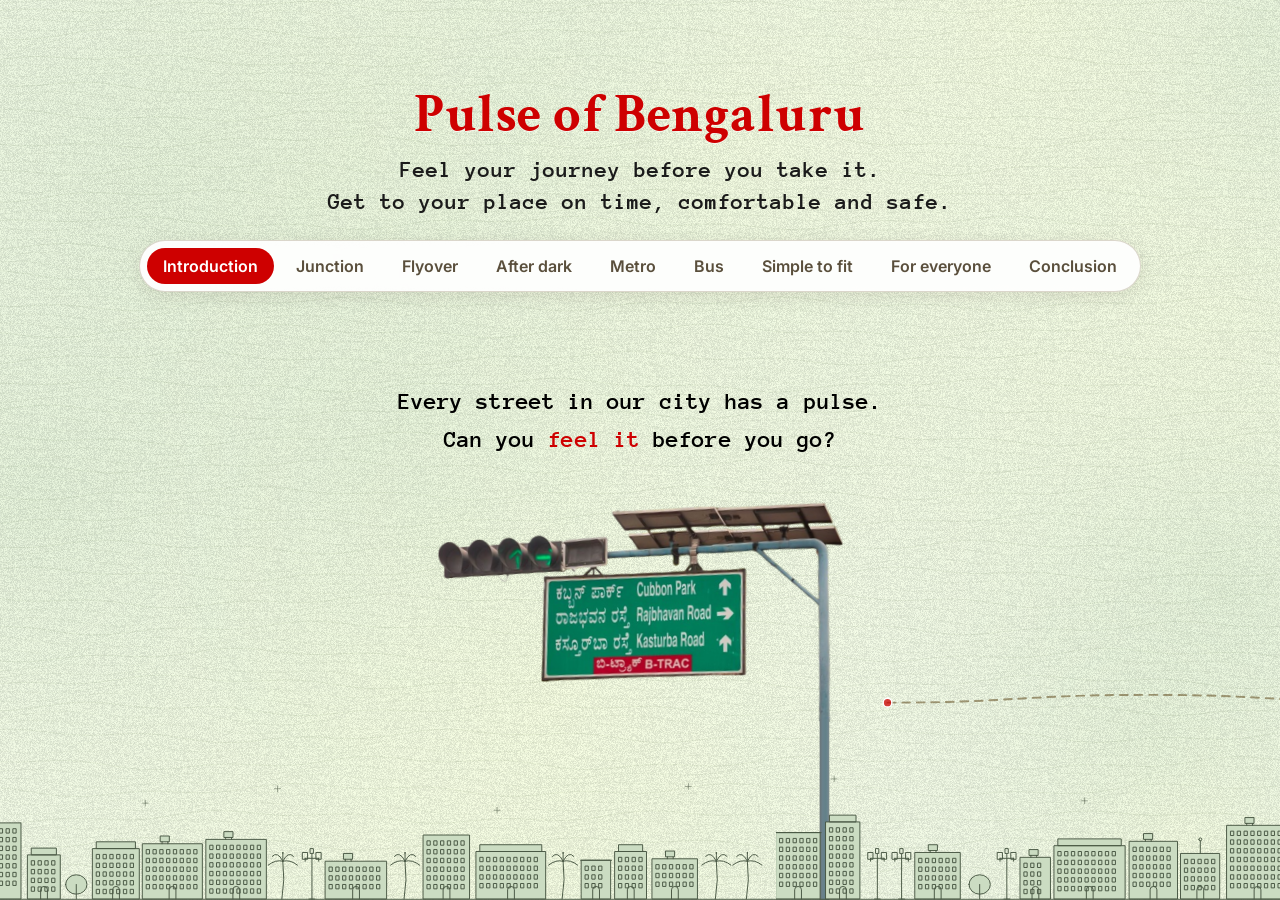
==== commit 410c3dcd: "Add mobile layout; faster bus preview in info panel" ====
--- a/index.html
+++ b/index.html
@@ -7,8 +7,8 @@
   <link rel="preconnect" href="https://fonts.googleapis.com">
   <link rel="preconnect" href="https://fonts.gstatic.com" crossorigin>
   <link href="https://fonts.googleapis.com/css2?family=Anonymous+Pro:wght@700&family=Crimson+Text:wght@700&family=Inter:wght@600&family=Noto+Sans+Kannada:wght@700&family=Inter+Tight:wght@500;600;800&family=JetBrains+Mono:wght@500;700&display=swap" rel="stylesheet">
-  <script type="module" crossorigin src="./assets/index-1ZNUZZ7a.js"></script>
-  <link rel="stylesheet" crossorigin href="./assets/index-DGD_bdN8.css">
+  <script type="module" crossorigin src="./assets/index-BGbsX6NF.js"></script>
+  <link rel="stylesheet" crossorigin href="./assets/index-BCEVloXF.css">
 </head>
 <body>
   <div id="root"></div>
--- a/assets/index-BCEVloXF.css
+++ b/assets/index-BCEVloXF.css
@@ -0,0 +1 @@
+*,:before,:after{box-sizing:border-box;margin:0}html,body,#root{background:#fff;height:100%;overflow:hidden}.scroller{overscroll-behavior:contain;scrollbar-width:thin;scrollbar-color:#4a584552 transparent;position:fixed;inset:0;overflow:auto hidden}.scroller::-webkit-scrollbar{background:0 0;height:8px}.scroller::-webkit-scrollbar-track{background:0 0}.scroller::-webkit-scrollbar-thumb{background:#4a584552;border-radius:8px}.track{height:100%;position:relative;overflow:hidden}.frame{transform-origin:0 0;width:24664px;height:928px;position:absolute;top:0;left:0}.spot{justify-content:center;align-items:center;display:flex;position:absolute}.spot>div{flex:none}.photo-fx{width:597.76px;height:336.24px;position:relative}.photo{border:0 solid #614b1e;position:relative}.photo img{pointer-events:none;max-width:none;position:absolute}.photo img.cover{object-fit:cover;width:100%;height:100%;inset:0}.photo .crop{pointer-events:none;position:absolute;inset:0;overflow:hidden}.headline{color:#ce0000;white-space:nowrap;font:700 60px Crimson Text,serif;position:absolute;transform:translateY(-50%)}.rect{background:#d9d9d9;width:6px;height:8px;position:absolute}.overlay{width:24664px;height:928px;position:absolute;top:0;left:0}.abs{position:absolute}.block{width:100%;max-width:none;height:100%;display:block}img.board{object-fit:cover;pointer-events:none;max-width:none}.photo.abs{position:absolute}.t-mono,.t-serif,.t-mono-small{white-space:nowrap;position:absolute}.t-mono{color:#000;font:700 50px Anonymous Pro,monospace}.t-serif{color:#ce0000;font:700 60px Crimson Text,serif}.t-mono-small{color:#000;white-space:pre-wrap;font:700 25px/40px Anonymous Pro,monospace}.wrap{white-space:normal}.pre{white-space:pre-wrap}.right{text-align:right}.red{color:#ce0000}.t-serif .mono-line{color:#000;white-space:pre;font-family:Anonymous Pro,monospace;font-size:50px}.t-serif .mono-small{color:#000;font-family:Anonymous Pro,monospace;font-size:25px;line-height:40px}.t-serif .small{font-size:25px;line-height:40px}ul.bullet{margin:0;padding:0;list-style:none}ul.bullet li{margin-inline-start:55px;list-style:outside}.tag{background:#5e4545;border-radius:10px;justify-content:center;align-items:center;padding:20px;display:flex;position:absolute}.tag p{color:#fff;white-space:nowrap;font:700 40px/40px Anonymous Pro,monospace}.patch{background:#fff;position:absolute}.caption{color:#303030;font:700 26px/38px Anonymous Pro,monospace;position:absolute}.journey{pointer-events:none;position:absolute;top:0;left:0;overflow:visible}.journey-road{fill:none;stroke:#614b1e;stroke-opacity:.55;stroke-width:4px;stroke-linecap:round;stroke-dasharray:16 14;animation:1.6s linear infinite journey-walk}.journey-stop{fill:#ce0000;fill-opacity:.75;stroke:#fff;stroke-width:3px}@keyframes journey-walk{to{stroke-dashoffset:-30px}}@media (prefers-reduced-motion:reduce){.journey-road{animation:none}}.content{width:100%;height:928px;position:absolute;left:0}.pop{transform-origin:50%;transform:scale(1.3333)}.lg-sw{background:#121417;border-radius:5px;align-items:center;gap:3px;min-width:74px;padding:4px 6px;display:inline-flex}.lg-led{border-radius:2px;width:4px;height:14px;display:inline-block}.lg-coach{background:#090e14;border:1.5px solid #c7b9d6;border-radius:4px;gap:3px;padding:2px 4px;display:inline-flex}.lg-coach i,.lg-coach b{border-radius:1.5px;width:3px;height:11px;display:inline-block}.lg-coach i{background:#0f1318}.lg-coach b{background:#d9a47e}.lg-seats{letter-spacing:.5px;color:#ffbd4a;font:700 8px/1 monospace}.lg-seats em{color:#ffbd4a40;font-style:normal}.lg-shadow{background:#000;box-shadow:0 0 0 1px #ffffff73}.lg-sec h3{margin-bottom:0}.lg-sec.on h3{margin-bottom:6px}.lg-body{gap:2px}.info-btn{all:unset;cursor:pointer;color:#ce0000;text-underline-offset:4px;white-space:nowrap;text-decoration:underline}.info-btn:after{content:" ▸"}.info{z-index:11;color:#2b2b2b;-webkit-font-smoothing:antialiased;background:#fffffffa;border:1px solid #614b1e40;border-radius:14px;width:420px;max-height:calc(100vh - 36px);padding:18px 20px 16px;font:500 14px/1.45 Inter,system-ui,-apple-system,sans-serif;animation:.22s ease-out info-in;position:fixed;bottom:18px;left:18px;overflow:auto;box-shadow:0 10px 34px #281e0a2e}@keyframes info-in{0%{opacity:0;transform:translateY(8px)}}.info h3{color:#ce0000;margin:0 28px 10px 0;font:700 22px/1.15 Crimson Text,serif}.info-k{letter-spacing:.06em;text-transform:uppercase;color:#614b1e;margin:12px 0 5px;font:700 11px/1 Anonymous Pro,monospace}.info-src{font-weight:600}.info ul{gap:6px;padding-left:18px;display:grid}.info figure{margin:12px 0 0}.info figure img{object-fit:cover;object-position:center 25%;border:1px solid #e5dccb;border-radius:10px;width:100%;max-height:300px;display:block}.info figcaption{color:#6b6355;margin-top:6px;font-size:12px}.info-link{color:#ce0000;margin-top:12px;font-weight:600;display:inline-block}.info-close{all:unset;cursor:pointer;color:#614b1e;font:400 24px/1 system-ui;position:absolute;top:10px;right:14px}.diagram{background:#faf7f0;border:1px solid #e5dccb;border-radius:10px;margin-top:10px;padding:6px 4px 2px}.diagram svg{width:100%;height:auto;display:block}.d-led{transition:fill .35s}.d-guide{stroke:#8a7d63;stroke-width:1px;stroke-dasharray:3 3;opacity:.55}.d-guide.on{stroke:#c9a227;opacity:1}.d-label{fill:#614b1e;font:600 11px Inter,system-ui,sans-serif}.info{width:460px}.info figure img{max-height:220px}.lead{color:#1b1b1b;font:700 40px/1.3 Anonymous Pro,monospace;position:absolute}.person-label{text-align:center;color:#303030;font:700 22px/1.3 Anonymous Pro,monospace;position:absolute}.bubble{fill:#ce0000;font:700 24px Noto Sans Kannada,Inter,sans-serif}.signs-wall{width:1340px;height:520px}.signs-wall img{filter:drop-shadow(0 8px 14px #281e0a2e);height:auto;position:absolute}.fit-tag{color:#303030;margin-top:10px;font:700 26px Anonymous Pro,monospace}.fit-tag.red{color:#ce0000}.fit-points{color:#303030;gap:26px;padding-left:28px;font:700 30px/1.35 Anonymous Pro,monospace;display:grid;position:absolute}.fit-points b{color:#ce0000}.fb-kn{fill:#fffff7;font:700 42px Noto Sans Kannada,sans-serif}.fb-en{fill:#fffff7;font:600 52px Inter,sans-serif}.fb-arrow{fill:#fffff7;font:700 84px Inter,sans-serif}.index{z-index:12;-webkit-backdrop-filter:blur(6px);backdrop-filter:blur(6px);-webkit-font-smoothing:antialiased;background:#ffffffeb;border:1px solid #614b1e38;border-radius:999px;gap:6px;padding:7px;font:600 16px/1 Inter,system-ui,sans-serif;display:flex;position:fixed;top:240px;left:50%;transform:translate(-50%);box-shadow:0 4px 18px #281e0a1a}.index button{all:unset;cursor:pointer;white-space:nowrap;color:#5a4f3c;border-radius:999px;align-items:center;gap:7px;padding:10px 16px;transition:background .2s,color .2s;display:flex}.index button:hover{background:#f6efe1}.index .n{color:#614b1e;background:#efe7d6;border-radius:50%;place-items:center;width:22px;height:22px;font:700 12px Anonymous Pro,monospace;display:inline-grid}.index button.on{color:#fff;background:#ce0000}.index button.on .n{color:#ce0000;background:#fff}.info-btn.try{color:#614b1e}.info-btn.try:after{content:" ●";color:#ce0000;vertical-align:.2em;font-size:.7em}.sim-backdrop{z-index:20;background:#1c160c6b;place-items:center;padding:24px;animation:.2s ease-out info-in;display:grid;position:fixed;inset:0}.sim{color:#2b2b2b;-webkit-font-smoothing:antialiased;background:#fffdf8;border-radius:18px;width:min(1080px,94vw);max-height:94vh;padding:18px 22px 20px;font:500 14px/1.4 Inter,system-ui,-apple-system,sans-serif;overflow:auto;box-shadow:0 20px 60px #140e0459}.sim header{justify-content:space-between;align-items:center;display:flex;position:relative}.sim header h3{color:#ce0000;font:700 26px/1.1 Crimson Text,serif}.sim header .info-close{position:static}.sim-k{letter-spacing:.05em;text-transform:uppercase;color:#614b1e;font:700 11px/1.2 Anonymous Pro,monospace}.sim-time{background:#f6efe1;border-radius:12px;align-items:center;gap:12px;margin:12px 0 14px;padding:10px 14px;display:flex}.sim-time input{accent-color:#ce0000;flex:1}.sim-time b{text-align:right;min-width:74px;font:700 16px Anonymous Pro,monospace}.sim-time-ico{font-size:18px}.sim-frame{background:#f3eee4;border-radius:14px;width:100%;position:relative;overflow:hidden}.sim-frame iframe{border:0;width:100%;height:100%;position:absolute;inset:0}.sim-frame.night{aspect-ratio:1128/409}.sim-frame.metro{aspect-ratio:1056/354}.sim-frame.bus{aspect-ratio:1296/486}.sim-board{width:100%;height:auto;display:block}.fb-kn.small{font-size:34px}.fb-en.small{font-size:40px}.fb-arrow.small{font-size:64px}.sim-note{margin-top:10px;font-size:15px}.sim-note .muted{color:#7a705e}.sim-hint{color:#6b6355;margin:8px 2px 0;font-size:13px}.sim-hint.inline{margin:0}.sim-controls{flex-wrap:wrap;align-items:center;gap:10px;margin-top:12px;display:flex}.sim-btn{all:unset;cursor:pointer;color:#3c3220;background:#efe7d6;border-radius:10px;padding:9px 14px;font-weight:700}.sim-btn:hover{background:#e6dcc6}.sim-btn.primary{color:#fff;background:#ce0000}.sim-btn.primary:hover{background:#b50000}.sim-btn.ghost{background:0 0;box-shadow:inset 0 0 0 1.5px #d9cfbb}.sim-btn[disabled]{opacity:.55;cursor:default}.sim-range{align-items:center;gap:8px;display:flex}.sim-range input{accent-color:#614b1e;width:180px}.seg{background:#efe7d6;border-radius:9px;padding:2px;display:inline-flex}.seg button{all:unset;cursor:pointer;color:#5a4f3c;white-space:nowrap;border-radius:7px;padding:5px 9px;font-size:12px;font-weight:600}.seg button.on{color:#ce0000;background:#fff;box-shadow:0 1px 3px #0000001f}.seg button[disabled]{cursor:default;opacity:.6}.sim-coaches{grid-template-columns:repeat(3,1fr);gap:10px 14px;margin-top:12px;display:grid}.sim-coach{gap:4px;display:grid}.sim-buses{gap:8px;margin-top:12px;display:grid}.sim-bus{grid-template-columns:70px 140px auto 1fr;align-items:center;gap:12px;display:grid}.sim-route{color:#b57a12;font:700 18px Anonymous Pro,monospace}.sim-eta{justify-self:end;align-items:center;gap:8px;display:inline-flex}.sim-eta b{text-align:center;min-width:58px;font:700 15px Anonymous Pro,monospace}.sim-eta button{all:unset;cursor:pointer;background:#efe7d6;border-radius:8px;place-items:center;width:28px;height:28px;font-weight:700;display:grid}.backdrop{z-index:0;pointer-events:none;width:100vw;height:100vh;position:fixed;inset:0}.scroller{z-index:1;background:0 0}.cmp{gap:12px;margin:4px 0 6px;display:grid}.cmp figure{margin:0}.cmp img{border:1px solid #e5dccb;border-radius:10px;width:100%;display:block}.cmp-label{letter-spacing:.05em;text-transform:uppercase;color:#5a4f3c;background:#ece7dd;border-radius:999px;margin-bottom:6px;padding:3px 9px;font:700 11px/1.3 Anonymous Pro,monospace;display:inline-block}.cmp-label.us{color:#fff;background:#ce0000}.cmp figcaption{color:#4a4336;margin-top:6px;font-size:13px}.cmp figcaption a{color:#8a7d63;white-space:nowrap}.cmp-us figcaption{color:#2b2b2b;font-weight:600}.pole{background:linear-gradient(90deg,#6c7477 0%,#6a7b82 15%,#69818b 30%,#66818b 45%,#638188 60%,#67838d 75%,#75878c 90%,#899893 100%);position:absolute}.board-legend{color:#2b2b2b;white-space:nowrap;background:#ffffffe0;border:1.5px solid #614b1e2e;border-radius:16px;align-items:center;gap:26px;padding:14px 22px;font:600 22px/1 Inter,system-ui,sans-serif;display:flex;position:absolute}.bl-title{letter-spacing:.05em;text-transform:uppercase;color:#ce0000;font:700 18px/1 Anonymous Pro,monospace}.bl-item{align-items:center;gap:12px;display:inline-flex}.board-legend .lg-sw{border-radius:8px;gap:5px;min-width:0;padding:7px 10px}.board-legend .lg-led{border-radius:3px;width:7px;height:24px}.board-legend .lg-coach{border-width:2.5px;border-radius:6px;gap:5px;padding:4px 7px}.board-legend .lg-coach i,.board-legend .lg-coach b{border-radius:2.5px;width:5px;height:18px}.board-legend .lg-seats{letter-spacing:1px;font-size:14px}.page-head{z-index:12;text-align:center;pointer-events:none;position:fixed;top:88px;left:50%;transform:translate(-50%)}.page-head h1{color:#ce0000;letter-spacing:.01em;text-shadow:0 1px #fff9;font:700 54px/1 Crimson Text,serif}.page-head p{color:#614b1e;letter-spacing:.04em;margin-top:5px;font:700 15px/1 Noto Sans Kannada,sans-serif}.page-head .head-q{letter-spacing:0;color:#1b1b1b;margin-top:12px;font:700 23px/1.4 Anonymous Pro,monospace}.page-head .head-q span{color:#ce0000}.skyline{pointer-events:none;position:absolute;left:0}.sky-fill{fill:none}.sky-line{fill:none;stroke:#4a5845;stroke-width:2px;stroke-linejoin:round;stroke-linecap:round;opacity:.72}.sky-star{fill:none;stroke:#4a5845;stroke-width:2px;stroke-linecap:round;opacity:.5}.ctx-legend{z-index:10;color:#2b2b2b;-webkit-font-smoothing:antialiased;background:#fffffff7;border:1px solid #614b1e40;border-radius:14px;width:290px;padding:12px 14px;font:600 13px/1.35 Inter,system-ui,sans-serif;animation:.3s ease-out ctx-in;position:fixed;bottom:18px;right:18px;box-shadow:0 8px 26px #281e0a29}@keyframes ctx-in{0%{opacity:0;transform:translateY(14px)}}.ctx-legend header{align-items:baseline;gap:8px;margin-bottom:8px;display:flex}.ctx-k{letter-spacing:.05em;text-transform:uppercase;color:#ce0000;font:700 11px/1 Anonymous Pro,monospace}.ctx-legend header b{flex:1;font-size:14px}.ctx-legend header button{all:unset;cursor:pointer;color:#614b1e;padding:0 6px;font:700 18px/1 system-ui}.ctx-legend ul{gap:6px;padding:0;list-style:none;display:grid}.ctx-legend li{align-items:center;gap:10px;display:flex}.ctx-legend .lg-sw{min-width:74px}.ctx-pill{all:unset;cursor:pointer;z-index:10;color:#fff;background:#ce0000;border-radius:999px;padding:9px 14px;font:700 12px/1 Anonymous Pro,monospace;position:fixed;bottom:18px;right:18px;box-shadow:0 6px 18px #78000040}.sim-btn.play{text-align:center;min-width:110px;padding:11px 18px;font-size:15px}.live-board{pointer-events:none;background:0 0;border:0;position:absolute}.playpause{all:unset;cursor:pointer;z-index:2;background:#ce0000;border-radius:50%;place-items:center;width:80px;height:80px;transition:transform .15s,background .15s;display:grid;position:absolute;box-shadow:0 0 0 6px #ffffffd9,0 8px 22px #7800004d}.playpause:hover{background:#b50000;transform:scale(1.06)}.playpause svg{fill:#fff;width:38px;height:38px}.playpause.paused{animation:1.6s ease-in-out infinite pp-pulse}@keyframes pp-pulse{50%{box-shadow:0 0 0 12px #ffffff8c,0 8px 22px #7800004d}}.spawn{z-index:2;gap:22px;display:flex;position:absolute}.spawn button{all:unset;cursor:pointer;background:#fff;border-radius:50%;place-items:center;width:64px;height:64px;transition:transform .15s,background .15s;display:grid;box-shadow:0 0 0 1.5px #614b1e2e,0 6px 18px #3c321429}.spawn button:hover{background:#fbfaf4;transform:scale(1.07)}.spawn button:active{transform:scale(.94)}.spawn button:focus-visible,.playpause:focus-visible{outline-offset:8px;outline:3px solid #1f3f8f}.spawn svg{fill:#fff;width:34px;height:34px}.beat{flex-direction:column;align-items:flex-start;gap:18px;display:flex;position:absolute}.kicker{letter-spacing:.24em;text-transform:uppercase;color:#614b1e;white-space:nowrap;font:700 28px/1 Anonymous Pro,monospace}.kicker.abs{position:absolute}.beat h3{color:#ce0000;font:700 60px/1.05 Crimson Text,serif}.beat .sub{color:#1b1b1b;font:700 30px/1.35 Anonymous Pro,monospace}.beat .place{color:#614b1e;margin-top:8px;font:700 20px/1.5 Anonymous Pro,monospace}.beat .place a{color:#ce0000;text-underline-offset:4px;pointer-events:auto;text-decoration:underline}[data-theme=night] .beat .place{color:var(--muted);font-family:JetBrains Mono,monospace;font-size:18px;font-weight:500}[data-theme=night] .beat .place a{color:var(--lime)}.tag.inline{padding:12px 18px;position:static}.tag.inline p{font-size:28px;line-height:28px}.theme-tabs{z-index:30;-webkit-font-smoothing:antialiased;background:#ffffffeb;border:1px solid #614b1e38;border-radius:12px;gap:4px;padding:4px;font:600 13px/1 Inter,system-ui,sans-serif;display:flex;position:fixed;top:16px;left:16px;box-shadow:0 4px 16px #281e0a1a}.theme-tabs button{all:unset;cursor:pointer;color:#5a4f3c;border-radius:9px;align-items:center;gap:8px;padding:8px 12px;display:flex}.theme-tabs button:hover{background:#f6efe1}.theme-tabs button.on{color:#fff;background:#2b2b2b}.theme-tabs .sw{border-radius:50%;width:14px;height:14px}.theme-tabs .sw-paper{background:linear-gradient(135deg,#e6eedb 50%,#ce0000 50%);box-shadow:0 0 0 1px #00000026}.theme-tabs .sw-night{background:linear-gradient(135deg,#0f141b 50%,#dcf26a 50%);box-shadow:0 0 0 1px #00000040}.theme-tabs button:focus-visible{outline-offset:2px;outline:2px solid #1f3f8f}[data-theme=night]{--ink:#0f141b;--card:#171e28;--line:#2a3340;--text:#f2efe6;--muted:#9aa3b2;--lime:#dcf26a;--peri:#7e95e0}[data-theme=night] body,[data-theme=night] html{background:#0f141b}[data-theme=night] .scroller{scrollbar-color:#dcf26a59 transparent}[data-theme=night] .scroller::-webkit-scrollbar-thumb{background:#dcf26a59}[data-theme=night] .t-serif,[data-theme=night] .headline,[data-theme=night] .beat h3{letter-spacing:-.025em;color:var(--text);font-family:Inter Tight,Inter,sans-serif;font-weight:800}[data-theme=night] .t-serif p:first-child,[data-theme=night] .beat h3{color:var(--text)}[data-theme=night] .headline{color:var(--lime)}[data-theme=night] .t-mono,[data-theme=night] .t-mono-small,[data-theme=night] .t-serif .mono-line,[data-theme=night] .t-serif .mono-small,[data-theme=night] .lead,[data-theme=night] .beat .sub,[data-theme=night] .fit-points,[data-theme=night] .caption,[data-theme=night] .person-label,[data-theme=night] .fit-tag{color:var(--text);letter-spacing:-.01em;font-family:JetBrains Mono,monospace;font-weight:500}[data-theme=night] .t-serif .mono-line,[data-theme=night] .t-mono{font-size:46px}[data-theme=night] .lead{font-size:36px}[data-theme=night] .beat .sub,[data-theme=night] .caption,[data-theme=night] .person-label{color:var(--muted)}[data-theme=night] .beat .sub{font-size:28px}[data-theme=night] .red,[data-theme=night] .fit-points b,[data-theme=night] .fit-tag.red{color:var(--lime)}[data-theme=night] .t-serif p:not(.mono-line):not(.mono-small)+p:not(.mono-line):not(.mono-small){color:var(--text)}[data-theme=night] .t-serif p[style*="75px"]:not(.mono-line){color:var(--lime)}[data-theme=night] .kicker{color:var(--peri);letter-spacing:.28em;font-family:JetBrains Mono,monospace;font-weight:700}[data-theme=night] .tag{box-shadow:inset 0 0 0 2px var(--lime);background:0 0}[data-theme=night] .tag p{color:var(--lime);font-family:JetBrains Mono,monospace}[data-theme=night] .info-btn{color:var(--lime)}[data-theme=night] .info-btn.try{color:var(--text)}[data-theme=night] .info-btn.try:after{color:var(--lime)}[data-theme=night] .bubble{fill:var(--ink)}[data-theme=night] .photo{box-shadow:0 18px 50px #00000073;border-color:#232c38!important}[data-theme=night] .signs-wall img{filter:drop-shadow(0 10px 22px #0000008c)}[data-theme=night] .journey-road{stroke:var(--lime);stroke-opacity:.45}[data-theme=night] .journey-stop{fill:var(--lime);fill-opacity:1;stroke:var(--ink);stroke-width:4px;transform-box:fill-box;transform-origin:50%;animation:1.4s ease-in-out infinite stop-beat}@keyframes stop-beat{0%,60%,to{transform:scale(1)}12%{transform:scale(1.45)}24%{transform:scale(1)}36%{transform:scale(1.25)}}@media (prefers-reduced-motion:reduce){[data-theme=night] .journey-stop{animation:none}}[data-theme=night] .sky-line{stroke:#6d7a91;opacity:.55}[data-theme=night] .sky-star{stroke:var(--peri);opacity:.6}[data-theme=night] .page-head h1{letter-spacing:-.03em;color:var(--text);text-shadow:none;font-family:Inter Tight,sans-serif;font-weight:800}[data-theme=night] .page-head .head-q{color:var(--muted);font-family:JetBrains Mono,monospace;font-size:17px;font-weight:500}[data-theme=night] .page-head .head-q span{color:var(--lime);font-weight:700}[data-theme=night] .index{border-color:var(--line);background:#171e28d1;font-family:Inter Tight,sans-serif;box-shadow:0 6px 24px #00000059}[data-theme=night] .index button{color:var(--muted)}[data-theme=night] .index button:hover{color:var(--text);background:#222b37}[data-theme=night] .index .n{color:var(--muted);background:#222b37;font-family:JetBrains Mono,monospace}[data-theme=night] .index button.on{background:var(--lime);color:var(--ink)}[data-theme=night] .index button.on .n{background:var(--ink);color:var(--lime)}[data-theme=night] .theme-tabs{border-color:var(--line);background:#171e28e6;box-shadow:0 6px 24px #00000059}[data-theme=night] .theme-tabs button{color:var(--muted)}[data-theme=night] .theme-tabs button:hover{background:#222b37}[data-theme=night] .theme-tabs button.on{background:var(--lime);color:var(--ink)}[data-theme=night] .playpause{background:var(--lime);box-shadow:0 0 0 6px #0f141be6,0 0 30px #dcf26a59}[data-theme=night] .playpause:hover{background:#e8f78f}[data-theme=night] .playpause svg{fill:var(--ink)}@keyframes pp-pulse-night{50%{box-shadow:0 0 0 12px #dcf26a2e,0 0 30px #dcf26a59}}[data-theme=night] .playpause.paused{animation-name:pp-pulse-night}[data-theme=night] .spawn button{background:var(--card);box-shadow:0 0 0 1.5px var(--line), 0 8px 20px #0006}[data-theme=night] .spawn button:hover{background:#1f2732}[data-theme=night] .spawn svg{fill:#fff}[data-theme=night] .info,[data-theme=night] .ctx-legend,[data-theme=night] .sim{border-color:var(--line);color:var(--text);background:#171e28f7;font-family:Inter Tight,sans-serif;box-shadow:0 14px 44px #00000080}[data-theme=night] .info h3,[data-theme=night] .sim header h3{letter-spacing:-.02em;color:var(--text);font-family:Inter Tight,sans-serif;font-weight:800}[data-theme=night] .info-k,[data-theme=night] .ctx-k,[data-theme=night] .sim-k{color:var(--peri);font-family:JetBrains Mono,monospace}[data-theme=night] .info figcaption,[data-theme=night] .sim-hint,[data-theme=night] .sim-note .muted,[data-theme=night] .cmp figcaption{color:var(--muted)}[data-theme=night] .cmp-us figcaption{color:var(--text)}[data-theme=night] .info-link{color:var(--lime)}[data-theme=night] .info-close,[data-theme=night] .ctx-legend header button{color:var(--muted)}[data-theme=night] .info figure img,[data-theme=night] .cmp img{border-color:var(--line)}[data-theme=night] .cmp-label{color:var(--muted);background:#222b37}[data-theme=night] .cmp-label.us{background:var(--lime);color:var(--ink)}[data-theme=night] .diagram{border-color:var(--line);background:#10161e}[data-theme=night] .d-label{fill:var(--muted)}[data-theme=night] .ctx-pill{background:var(--lime);color:var(--ink);font-family:JetBrains Mono,monospace;box-shadow:0 6px 18px #0006}[data-theme=night] .sim-backdrop{background:#05080c99}[data-theme=night] .sim-time,[data-theme=night] .sim-frame,[data-theme=night] .seg,[data-theme=night] .sim-btn,[data-theme=night] .sim-eta button{color:var(--text);background:#222b37}[data-theme=night] .sim-frame{background:#10161e}[data-theme=night] .sim-btn:hover{background:#2a3442}[data-theme=night] .sim-btn.primary{background:var(--lime);color:var(--ink)}[data-theme=night] .sim-btn.ghost{box-shadow:inset 0 0 0 1.5px var(--line);background:0 0}[data-theme=night] .seg button{color:var(--muted)}[data-theme=night] .seg button.on{background:var(--lime);color:var(--ink)}[data-theme=night] .sim-time input,[data-theme=night] .sim-range input{accent-color:var(--lime)}[data-theme=night] .sim-route{color:var(--lime)}[data-theme=night] .photo[style*="border-width: 0px"]{box-shadow:none}[data-theme=night] .kicker{letter-spacing:.2em;font-size:24px}.who{color:#614b1e;font:700 28px/1.45 Anonymous Pro,monospace;position:absolute}.street{transform:rotate(.6deg);box-shadow:0 16px 40px #281e0a38}.board-stack img{filter:drop-shadow(0 14px 18px #140e0459);height:auto;position:absolute}[data-theme=night] .who{color:var(--peri);font-family:JetBrains Mono,monospace;font-size:26px;font-weight:500}[data-theme=night] .street{border-color:#232c38!important}[data-theme=night] .board-stack img{filter:drop-shadow(0 14px 22px #0009)}.jx-time{z-index:3;background:#ffffffe6;border:2px solid #614b1e33;border-radius:999px;align-items:center;gap:22px;padding:16px 26px;display:flex;position:absolute;box-shadow:0 8px 24px #281e0a1f}.jx-time input{accent-color:#ce0000;cursor:pointer;flex:1;height:30px}.jx-time b{text-align:right;color:#1b1b1b;min-width:150px;font:700 32px Anonymous Pro,monospace}.jx-k{letter-spacing:.16em;text-transform:uppercase;color:#614b1e;white-space:nowrap;font:700 22px/1 Anonymous Pro,monospace}.jx-ico{font-size:34px}.jx-photo{opacity:0;transition:opacity .6s}.jx-photo.on{opacity:1}.jx-board{filter:drop-shadow(0 10px 18px #00000040);overflow:visible}[data-theme=night] .jx-time{border-color:var(--line);background:#171e28e6;box-shadow:0 8px 24px #0006}[data-theme=night] .jx-time input{accent-color:var(--lime)}[data-theme=night] .jx-time b{color:var(--text);font-family:JetBrains Mono,monospace}[data-theme=night] .jx-k{color:var(--peri);font-family:JetBrains Mono,monospace}.everyone-people{filter:drop-shadow(0 6px 10px #281e0a2e);height:auto}.pulse-drops{pointer-events:none;overflow:visible}.pulse-drops path{fill:none;stroke:#614b1e;stroke-opacity:.45;stroke-width:3px;stroke-dasharray:8 10;stroke-linecap:round;animation:1.6s linear infinite journey-walk}[data-theme=night] .pulse-drops path{stroke:var(--lime);stroke-opacity:.5}[data-theme=night] .everyone-people{filter:drop-shadow(0 6px 14px #00000080)}.carousel .slide{opacity:0;pointer-events:none;transition:opacity .7s;position:absolute;inset:0}.carousel .slide.on{opacity:1}.carousel-board{transition:transform .7s;position:absolute;transform:translateY(-50%)scale(.96)}.slide.on .carousel-board{transform:translateY(-50%)scale(1)}.carousel-board>*{filter:drop-shadow(0 14px 18px #140e0459);width:100%;height:auto;display:block}.carousel-dots{pointer-events:auto;justify-content:center;gap:14px;display:flex;position:absolute}.carousel-dots button{cursor:pointer;opacity:.3;background:#614b1e;border:0;border-radius:50%;width:18px;height:18px;padding:0;transition:opacity .3s,width .3s}.carousel-dots button.on{opacity:.9;border-radius:9px;width:46px}[data-theme=night] .carousel-board>*{filter:drop-shadow(0 14px 22px #0009)}[data-theme=night] .carousel-dots button{background:var(--lime)}.spawn{align-items:center}.spawn.above{flex-direction:column;align-items:flex-start;gap:14px}.spawn.above .spawn-hint{margin:0}.spawn-btns{gap:22px;display:flex}.spawn-hint{white-space:nowrap;color:#303030;margin:0 0 0 6px;font:700 22px/1.35 Anonymous Pro,monospace}[data-theme=night] .spawn-hint{color:var(--peri);font-family:JetBrains Mono,monospace;font-size:20px;font-weight:500}.jx-mini{z-index:1;filter:brightness(.9)contrast(.95)blur(.2px);position:absolute}.jx-mini.night{filter:brightness(.62)contrast(.9)blur(.2px)}.metro-live{aspect-ratio:1040/340;width:100%;position:relative;overflow:hidden;container-type:inline-size}.metro-live .live-board{width:calc(100cqw + 16px);height:calc(32.6923cqw + 16px);top:-8px;left:-8px}.photo>.metro-live{aspect-ratio:auto;height:100%}.fb-arrow-icon path{fill:#fffff7;stroke:#fffff7;stroke-width:2px;stroke-linejoin:round}.strip-hero{filter:drop-shadow(0 18px 24px #140e044d);overflow:visible}[data-theme=night] .strip-hero{filter:drop-shadow(0 18px 28px #0009)}.bus-live{aspect-ratio:1280/470;border-radius:12px;width:100%;position:relative;overflow:hidden;container-type:inline-size}.bus-live .live-board{width:calc(100cqw + 48px);height:calc(36.7188cqw + 16px);top:-8px;left:-24px}.bus-live.hi .live-board{transform-origin:0 0;width:calc(200cqw + 48px);height:calc(73.4375cqw + 16px);top:-4px;left:-12px;transform:scale(.5)}.night-live{aspect-ratio:1112/393;width:100%;position:relative;overflow:hidden;container-type:inline-size}.night-live .live-board{width:calc(100cqw + 16px);height:calc(35.3417cqw + 16px);top:-8px;left:-8px}.info-live{border-radius:14px;margin:2px 0 8px;overflow:hidden}.info-lead{margin:0 0 4px;font-size:15px;font-weight:600}.proof{margin-top:10px;display:inline-block;position:relative}.proof-btn{all:unset;cursor:pointer;color:#ce0000;text-underline-offset:4px;font-weight:600;text-decoration:underline}.proof-btn:after{content:" ▾";font-size:.8em}.proof-pop{z-index:2;background:#fffaf0;border:1px solid #e5dccb;border-radius:12px;width:360px;padding:10px;position:absolute;top:calc(100% + 8px);left:0;box-shadow:0 12px 28px #140e0440}.proof-pop:before{content:"";height:10px;position:absolute;top:-10px;left:0;right:0}.proof-pop img{border-radius:8px;width:100%;display:block}.proof-pop p{color:#4a4336;margin:8px 0 4px;font-size:13px}.proof-pop a{color:#ce0000;font-size:13px;font-weight:600}[data-theme=night] .proof-btn,[data-theme=night] .proof-pop a{color:var(--lime)}[data-theme=night] .proof-pop{border-color:var(--line);background:#161c25;box-shadow:0 12px 28px #0009}[data-theme=night] .proof-pop p{color:var(--muted)}.strip-crop{border-radius:10px;position:relative;overflow:hidden;box-shadow:0 10px 22px #140e0447}.strip-crop iframe{transform-origin:0 0;pointer-events:none;border:0;position:absolute}.fit-label{letter-spacing:.08em;text-transform:uppercase;color:#614b1e;white-space:nowrap;margin:0;font:700 20px Anonymous Pro,monospace;position:absolute}.fit-note{color:#6b6355;width:700px;margin:12px 0 0;font:400 16px/1.45 Anonymous Pro,monospace}.train-sticker{filter:drop-shadow(0 6px 10px #140e0440);display:block;overflow:visible}[data-theme=night] .fit-label{color:var(--peri);font-family:JetBrains Mono,monospace}[data-theme=night] .fit-note{color:var(--muted);font-family:JetBrains Mono,monospace}[data-theme=night] .strip-crop{box-shadow:0 10px 22px #0000008c}.strip-tabs{z-index:5;border-bottom:2px solid #614b1e38;gap:56px;margin-bottom:26px;display:flex;position:relative}.strip-tabs button{all:unset;cursor:pointer;letter-spacing:.05em;text-transform:uppercase;color:#7a6a4a;padding:0 2px 16px;font:700 30px/1 Anonymous Pro,monospace;transition:color .25s;position:relative}.strip-tabs button:after{content:"";background:0 0;border-radius:3px 3px 0 0;height:5px;transition:background .25s;position:absolute;bottom:-2px;left:0;right:0}.strip-tabs button:not(.on):hover{color:#3d2f14}.strip-tabs button.on{color:#c4231b}.strip-tabs button.on:after{background:#c4231b}.strip-tabs button:focus-visible{outline-offset:6px;border-radius:4px;outline:3px solid #1f3f8f}.strip-slide{opacity:0;pointer-events:none;width:1500px;transition:opacity .5s,transform .5s;position:absolute;top:110px;left:0;transform:translateY(8px)}.strip-slide.on{opacity:1;pointer-events:auto;transform:none}[data-theme=night] .strip-tabs{border-bottom-color:var(--line)}[data-theme=night] .strip-tabs button{color:var(--muted);font-family:JetBrains Mono,monospace}[data-theme=night] .strip-tabs button.on{color:var(--lime)}[data-theme=night] .strip-tabs button.on:after{background:var(--lime)}.drop{touch-action:none;position:relative}.drop:before{content:"";position:absolute;inset:-60px -60px -40px}.drop.follow,.drop.snap{cursor:grabbing}.drop-strip{border-radius:16px;display:block;position:relative;box-shadow:0 10px 22px #140e0447}.drop-sticker{pointer-events:none;transform-origin:50%;transition:left .5s cubic-bezier(.3,1.25,.5,1),top .5s cubic-bezier(.3,1.25,.5,1);position:absolute;transform:scale(1.1)}.drop-roll{filter:drop-shadow(0 26px 18px #0a08044d)drop-shadow(0 6px 6px #0a08042e);transition:filter .25s;animation:3.4s ease-in-out infinite breathe;display:block;overflow:visible}@keyframes breathe{0%,to{filter:drop-shadow(0 22px 16px #0a08044d)drop-shadow(0 6px 6px #0a08042e);transform:translateY(0)scale(1)}50%{filter:drop-shadow(0 34px 22px #0a08043d)drop-shadow(0 9px 8px #0a080424);transform:translateY(-9px)scale(1.012)}}.drop.follow .drop-roll{filter:drop-shadow(8px 20px 14px #0a08044d);animation:none;transform:rotate(-1.5deg)scale(1.02)}.drop.snap .drop-roll{filter:drop-shadow(0 4px 4px #0a080447);animation:none;transform:none}.drop.stuck .drop-roll{filter:drop-shadow(0 1px 1px #00000040);animation:none;transform:none}.sticker-edge{fill:#c7b6d6}[data-theme=night] .drop-strip{box-shadow:0 10px 22px #0000008c}[data-theme=night] .drop-roll{animation-name:breathe-night}@keyframes breathe-night{0%,to{filter:drop-shadow(0 22px 18px #0009)drop-shadow(0 6px 6px #0006);transform:translateY(0)scale(1)}50%{filter:drop-shadow(0 34px 24px #00000080)drop-shadow(0 9px 8px #00000052);transform:translateY(-9px)scale(1.012)}}[data-theme=night] .drop.follow .drop-roll{filter:drop-shadow(8px 20px 16px #0009)}:root:not([data-theme=night]) .sky-fill{fill:#cbdcc2}.skyline.fill,.skyline.lines{z-index:3}:root:not([data-theme=night]) .sky-line{opacity:1}.drop-hint{text-align:center;color:#4a4336;white-space:nowrap;margin:0;font:400 22px/1.4 Anonymous Pro,monospace;position:absolute;left:0;right:0}[data-theme=night] .drop-hint{color:var(--muted);font-family:JetBrains Mono,monospace}.drop-arrow{pointer-events:none;transition:opacity .3s;position:absolute;overflow:visible}.arrow-line,.arrow-head{fill:none;stroke:#614b1e;stroke-width:1.3px;stroke-linecap:round;stroke-linejoin:round}.arrow-line{stroke-dasharray:2 2.4}.drop:not(.home) .drop-arrow{opacity:0}[data-theme=night] .arrow-line,[data-theme=night] .arrow-head{stroke:var(--lime)}.drop.snap .drop-sticker,.drop.stuck .drop-sticker{transform:none}.drop.home .drop-sticker{transition:left .5s cubic-bezier(.3,1.25,.5,1),top .5s cubic-bezier(.3,1.25,.5,1),transform .4s}.drop.follow .drop-sticker{transition:left 90ms linear,top 90ms linear,transform .3s}.drop.snap .drop-sticker,.drop.stuck .drop-sticker{transition:left .22s cubic-bezier(.3,1.4,.5,1),top .22s cubic-bezier(.3,1.4,.5,1),transform .22s}:root:not([data-theme=night]) .spawn button{background:#ce0000;box-shadow:0 6px 14px #78000052,0 2px 4px #78000047,inset 0 1px #ffffff2e}:root:not([data-theme=night]) .spawn button:hover{background:#e01010;box-shadow:0 10px 20px #7800005c,0 3px 6px #7800004d,inset 0 1px #fff3}.fit-btns{gap:14px;display:flex;position:absolute}.fit-btn{all:unset;cursor:pointer;color:#fff;letter-spacing:.04em;background:#614b1e;border-radius:999px;padding:16px 30px;font:700 30px Anonymous Pro,monospace;transition:transform .15s,background .15s;box-shadow:0 6px 14px #3c280a4d,0 2px 4px #3c280a40}.fit-btn:hover{background:#735a26;transform:translateY(-2px)}.fit-btn:focus-visible{outline-offset:4px;outline:3px solid #1f3f8f}[data-theme=night] .fit-btn{background:var(--card);color:var(--lime);box-shadow:0 0 0 1.5px var(--line), 0 8px 20px #0006;font-family:JetBrains Mono,monospace}.fit-modal{width:min(760px,94vw)}.fit-lead{color:#4a4336;margin:10px 0 14px;font-size:15px}.fit-rows{gap:0;margin:0;display:grid}.fit-row{border-top:1px solid #eadfca;grid-template-columns:190px 1fr;gap:16px;padding:12px 0;display:grid}.fit-row dt{letter-spacing:.05em;text-transform:uppercase;color:#614b1e;padding-top:2px;font:700 12px/1.4 Anonymous Pro,monospace}.fit-row dd{gap:3px;margin:0;display:grid}.fit-row dd b{color:#1b1b1b;font-size:16px}.fit-row dd span{color:#4a4336}.beat.closing h3{font-size:72px;line-height:1.05}.closing-list{color:#1b1b1b;gap:10px;margin:6px 0 0;padding-left:30px;font:700 30px/1.35 Anonymous Pro,monospace;display:grid}.closing-punch{color:#1b1b1b;border-top:2px solid #614b1e59;margin-top:14px;padding-top:22px;font:700 34px/1.4 Anonymous Pro,monospace}.closing-punch span{color:#ce0000}[data-theme=night] .closing-list,[data-theme=night] .closing-punch{color:var(--text);font-family:JetBrains Mono,monospace}[data-theme=night] .closing-punch{border-color:var(--line)}[data-theme=night] .closing-punch span{color:var(--lime)}.finale .sub{font-size:34px}.finale .closing-list li{cursor:pointer;color:#8a7d63;transition:color .3s}.finale .closing-list li.on{color:#ce0000}.finale .closing-punch{font-size:38px}[data-theme=night] .finale .closing-list li{color:var(--muted)}[data-theme=night] .finale .closing-list li.on{color:var(--lime)}.fit-card{flex-direction:column;gap:18px;display:flex;position:absolute}.fit-checks{color:#1b1b1b;gap:14px;margin:0 0 8px;padding:0;font:700 28px/1.3 Anonymous Pro,monospace;list-style:none;display:grid}.fit-checks li{padding-left:44px;position:relative}.fit-checks li:before{content:"✓";color:#fff;background:#614b1e;border-radius:50%;place-items:center;width:30px;height:30px;font:700 18px/1 Inter,sans-serif;display:grid;position:absolute;top:1px;left:0}.fit-tiles{flex-wrap:wrap;gap:16px;display:flex}.fit-tile{all:unset;cursor:pointer;color:#fff;background:#614b1e;border-radius:999px;align-items:center;gap:12px;padding:14px 26px 14px 16px;transition:transform .15s,background .2s,box-shadow .15s;display:inline-flex;box-shadow:0 4px #3f3012,0 8px 16px #3c280a2e}.fit-tile:hover{background:#735a26;transform:translateY(-2px);box-shadow:0 6px #3f3012,0 12px 20px #3c280a33}.fit-tile:active{transform:translateY(3px);box-shadow:0 1px #3f3012,0 4px 8px #3c280a2e}.fit-tile:focus-visible{outline-offset:4px;outline:3px solid #1f3f8f}.fit-tile .fit-ico{background:#ffffff2e;border-radius:50%;place-items:center;width:36px;height:36px;font:700 20px/1 Inter,sans-serif;display:grid}.fit-tile b{letter-spacing:.02em;font:700 26px/1 Anonymous Pro,monospace}[data-theme=night] .fit-checks{color:var(--text);font-family:JetBrains Mono,monospace}[data-theme=night] .fit-checks li:before{background:var(--lime);color:var(--ink)}[data-theme=night] .fit-tile{background:var(--card);color:var(--text);box-shadow:0 0 0 1.5px var(--line)}[data-theme=night] .fit-tile b{color:var(--lime);font-family:JetBrains Mono,monospace}.closing-big{color:#ce0000;margin:6px 0 0;font:700 72px/1.05 Crimson Text,serif}[data-theme=night] .closing-big{color:var(--lime)}.finale-end h3{font-size:80px;line-height:1.02}.finale-end .closing-list{gap:14px;margin-top:16px;padding-left:34px;font-size:32px}.finale .finale-lead{color:#1b1b1b;font:700 40px/1.3 Anonymous Pro,monospace}[data-theme=night] .finale .finale-lead{color:var(--text);font:700 36px/1.3 JetBrains Mono,monospace}.finale-end .closing-list li,.finale-end .closing-list li.on{color:#1b1b1b;cursor:default}[data-theme=night] .finale-end .closing-list li,[data-theme=night] .finale-end .closing-list li.on{color:var(--text)}.conclusion h3{white-space:nowrap;font-size:72px}.concl-list{gap:34px;margin:18px 0 0;padding:0;list-style:none;display:grid}.concl-list li{grid-template-columns:700px 760px;align-items:center;gap:40px;display:grid}.concl-t{color:#1b1b1b;padding-left:30px;font:700 32px/1.3 Anonymous Pro,monospace;position:relative}.concl-t:before{content:"•";position:absolute;left:4px}.concl-buses{gap:40px;display:flex}.concl-bus{flex-direction:column;align-items:center;gap:8px;margin:0;display:flex}.concl-bus figcaption{color:#5b5140;font:700 20px/1 Anonymous Pro,monospace}[data-theme=night] .concl-t{color:var(--text);font-family:JetBrains Mono,monospace}[data-theme=night] .concl-bus figcaption{color:var(--muted)}.birds{z-index:2;pointer-events:none;width:100vw;height:100vh;position:fixed;inset:0}.conclusion .concl-list{gap:18px}.conclusion .concl-list li{display:block}.made-with{flex-direction:column;align-items:flex-start;gap:10px;margin-top:300px;display:flex}.made-with-t{align-items:center;gap:14px;margin:0;display:flex}.made-with-heart{letter-spacing:0;color:#ce0000;font-size:30px;line-height:1}.made-with-mail{color:#1b1b1b;border-bottom:2px solid;padding-bottom:2px;font:700 26px/1.2 Anonymous Pro,monospace;text-decoration:none}.made-with-mail:hover{color:#ce0000}.everyone-board{filter:drop-shadow(0 14px 18px #140e0459);z-index:2}.everyone-metro{z-index:3}.info-modal{color:#2b2b2b;-webkit-font-smoothing:antialiased;width:min(840px,94vw);font:500 15px/1.5 Inter,system-ui,-apple-system,sans-serif}.info-modal .info-strip{background:#f4f1e6;border:1px solid #e5dccb;border-radius:14px;justify-content:center;margin:14px 0 18px;padding:22px 0;display:flex}.info-modal .info-strip .concl-bus{margin:0}.info-modal .info-k{margin:16px 0 6px;font-size:12px}.info-modal ul{gap:7px;padding-left:20px;display:grid}.info-modal figure{margin:14px 0 0}.info-modal figure img{border:1px solid #e5dccb;border-radius:10px;width:100%;height:auto;max-height:none;display:block}.info-modal figcaption{color:#6b6355;margin-top:6px;font-size:13px}.m-root{z-index:1;-webkit-overflow-scrolling:touch;overscroll-behavior:contain;padding:0 0 calc(40px + env(safe-area-inset-bottom));color:#1b1b1b;font:700 16px/1.45 Anonymous Pro,monospace;position:fixed;inset:0;overflow:hidden auto}.m-root *{-webkit-tap-highlight-color:transparent}.m-hero{padding:calc(34px + env(safe-area-inset-top)) 22px 18px;text-align:center}.m-hero h1{color:#ce0000;text-shadow:0 1px #fff9;font:700 clamp(38px,11vw,56px)/1 Crimson Text,serif}.m-hero p{color:#1b1b1b;margin-top:12px;font:700 15px/1.5 Anonymous Pro,monospace}.m-nav{z-index:5;scrollbar-width:none;-webkit-backdrop-filter:blur(8px);background:#fafbf6f7;border-block:1px solid #614b1e2e;gap:6px;padding:8px 12px;font:600 14px/1 Inter,system-ui,sans-serif;display:flex;position:sticky;top:0;overflow-x:auto}.m-nav::-webkit-scrollbar{display:none}.m-nav button{all:unset;cursor:pointer;color:#5a4f3c;white-space:nowrap;border-radius:999px;flex:none;padding:9px 14px}.m-nav button.on{color:#fff;background:#ce0000}.m-sec{flex-direction:column;gap:18px;max-width:640px;margin:0 auto;padding:44px 20px 12px;display:flex;position:relative}.m-sec+.m-sec{border-top:2px dashed #614b1e47;margin-top:26px}.m-beat{flex-direction:column;gap:10px;display:flex}.m-gap{margin-top:26px}.m-kicker{letter-spacing:.2em;text-transform:uppercase;color:#614b1e;font:700 12px/1.3 Anonymous Pro,monospace}.m-root h2{color:#ce0000;font:700 clamp(28px,8vw,38px)/1.08 Crimson Text,serif}.m-root h2.m-big{font-size:clamp(36px,10vw,48px)}.m-sub{color:#1b1b1b;font:700 17px/1.45 Anonymous Pro,monospace}.m-place{color:#614b1e;font:700 12px/1.5 Anonymous Pro,monospace}.m-place a{color:#ce0000;text-underline-offset:3px}.m-mono{color:#000;font:700 clamp(19px,5.4vw,24px)/1.4 Anonymous Pro,monospace}.m-center{text-align:center}.m-photo{background:#ddd;border:0 solid #858067;width:100%;position:relative;box-shadow:0 10px 22px #281e0a2e}.m-crop{position:absolute;inset:0;overflow:hidden}.m-crop img{pointer-events:none;max-width:none;position:absolute}.m-crop img.cover{object-fit:cover;width:100%;height:100%;inset:0}.m-on{display:block;position:absolute}.m-photo .jx-mini{position:absolute}.m-signal{width:92%;box-shadow:none;background:0 0;align-self:center;margin:10px 0 6px}.m-vig{flex-direction:column;gap:14px;margin-top:8px;display:flex}.m-vig+.m-vig{margin-top:26px}.m-second{align-self:flex-end;width:80%;margin-top:-26px}.m-red{color:#ce0000}.m-qs{gap:8px;padding-left:24px;font:700 19px/1.4 Anonymous Pro,monospace;list-style:outside;display:grid}.m-pulse-q{flex-direction:column;gap:2px;margin-top:14px;font:700 20px/1.35 Anonymous Pro,monospace;display:flex}.m-pulse-q b{color:#ce0000;font:700 clamp(30px,9vw,40px)/1.1 Crimson Text,serif}.m-board{filter:drop-shadow(0 10px 16px #140e0447);width:100%}.m-svg-board,.m-flyover-board{height:auto;display:block}.m-caption{color:#303030;font:700 16px/1.45 Anonymous Pro,monospace}.m-caption .info-btn{white-space:nowrap}.m-legend{color:#3c3220;background:#ffffffbf;border:1px solid #614b1e2e;border-radius:12px;flex-wrap:wrap;align-items:center;gap:8px 14px;padding:10px 12px;font:600 13px/1.2 Inter,system-ui,sans-serif;display:flex}.m-legend-t{letter-spacing:.08em;text-transform:uppercase;color:#ce0000;width:100%;font:700 11px/1 Anonymous Pro,monospace}.m-legend-i{align-items:center;gap:7px;display:inline-flex}.m-legend .lg-sw{min-width:0}.m-time{background:#ffffffeb;border:1px solid #614b1e33;border-radius:999px;align-items:center;gap:10px;padding:10px 14px;display:flex;box-shadow:0 4px 14px #281e0a1a}.m-time .jx-ico{font-size:18px}.m-time-k{letter-spacing:.1em;text-transform:uppercase;color:#614b1e;white-space:nowrap;font:700 11px/1 Anonymous Pro,monospace}.m-time input{accent-color:#ce0000;flex:1;min-width:0;height:28px}.m-time b{text-align:right;min-width:72px;font:700 15px Anonymous Pro,monospace}@media (width<=360px){.m-time-k{display:none}}.m-spawn{flex-wrap:wrap;align-items:center;gap:12px;display:flex}.m-spawn p{color:#4a4336;flex:100%;font:700 14px/1.4 Anonymous Pro,monospace}.m-spawn button{all:unset;cursor:pointer;background:#8d7d5e;border-radius:50%;place-items:center;width:54px;height:54px;display:grid;box-shadow:0 6px 14px #3c280a40}.m-spawn button:active{transform:scale(.93)}.m-spawn svg{fill:#fff;width:28px;height:28px}.m-metro-row{flex-direction:column;gap:12px;display:flex}.m-pp{all:unset;cursor:pointer;color:#fff;background:#ce0000;border-radius:999px;align-self:flex-start;align-items:center;gap:8px;padding:10px 18px 10px 12px;font:700 15px/1 Anonymous Pro,monospace;display:inline-flex;box-shadow:0 6px 14px #78000040}.m-pp svg{fill:#fff;width:22px;height:22px}.m-pp.paused{animation:1.6s ease-in-out infinite pp-pulse}.m-strips{flex-direction:column;gap:10px;display:flex}.m-strip-l{letter-spacing:.1em;text-transform:uppercase;color:#614b1e;margin-top:8px;font:700 12px/1 Anonymous Pro,monospace}.m-fluid{width:100%}.m-fluid .strip-hero{display:block}.m-checks{gap:12px;font-size:18px}.m-checks li{padding-left:38px}.m-checks li:before{width:26px;height:26px}.m-tiles{flex-wrap:wrap;gap:10px;display:flex}.m-tiles .fit-tile{gap:10px;padding:10px 18px 10px 10px}.m-tiles .fit-tile b{font-size:18px}.m-tiles .fit-tile small{opacity:.8;font:600 12px/1 Inter,system-ui,sans-serif}.m-tiles .fit-tile .fit-ico{width:30px;height:30px;font-size:16px}.m-car{margin-top:6px;display:grid;position:relative}.m-slide{opacity:0;pointer-events:none;flex-direction:column;grid-area:1/1;justify-content:center;align-items:center;gap:10px;transition:opacity .6s;display:flex}.m-slide.on{opacity:1}.m-slide-board>*{filter:drop-shadow(0 10px 14px #140e044d);width:100%;height:auto;display:block}.m-who{color:#614b1e;font:700 15px/1.3 Anonymous Pro,monospace}.m-dots{justify-content:center;gap:10px;display:flex}.m-dots button{opacity:.3;cursor:pointer;background:#614b1e;border:0;border-radius:6px;width:12px;height:12px;padding:0;transition:width .3s,opacity .3s}.m-dots button.on{opacity:.9;width:32px}.m-people{filter:drop-shadow(0 6px 10px #281e0a2e);width:100%;height:auto;margin-top:8px;display:block}.m-concl{gap:12px;padding-left:24px;font:700 19px/1.4 Anonymous Pro,monospace;list-style:outside;display:grid}.m-made{flex-direction:column;gap:10px;margin-top:60px;display:flex}.m-made .made-with-heart{font-size:18px}.m-made .made-with-mail{align-self:flex-start;font-size:18px}@media (width<=860px),(height<=560px) and (pointer:coarse){.sim-backdrop{align-items:end;padding:10px}.sim{border-radius:18px;width:100%;max-height:88dvh;padding:16px 16px 20px}.sim header h3{padding-right:8px;font-size:22px}.info-close{padding:6px}.info-modal .info-strip{padding:14px 10px}.fit-row{grid-template-columns:1fr;gap:4px}}
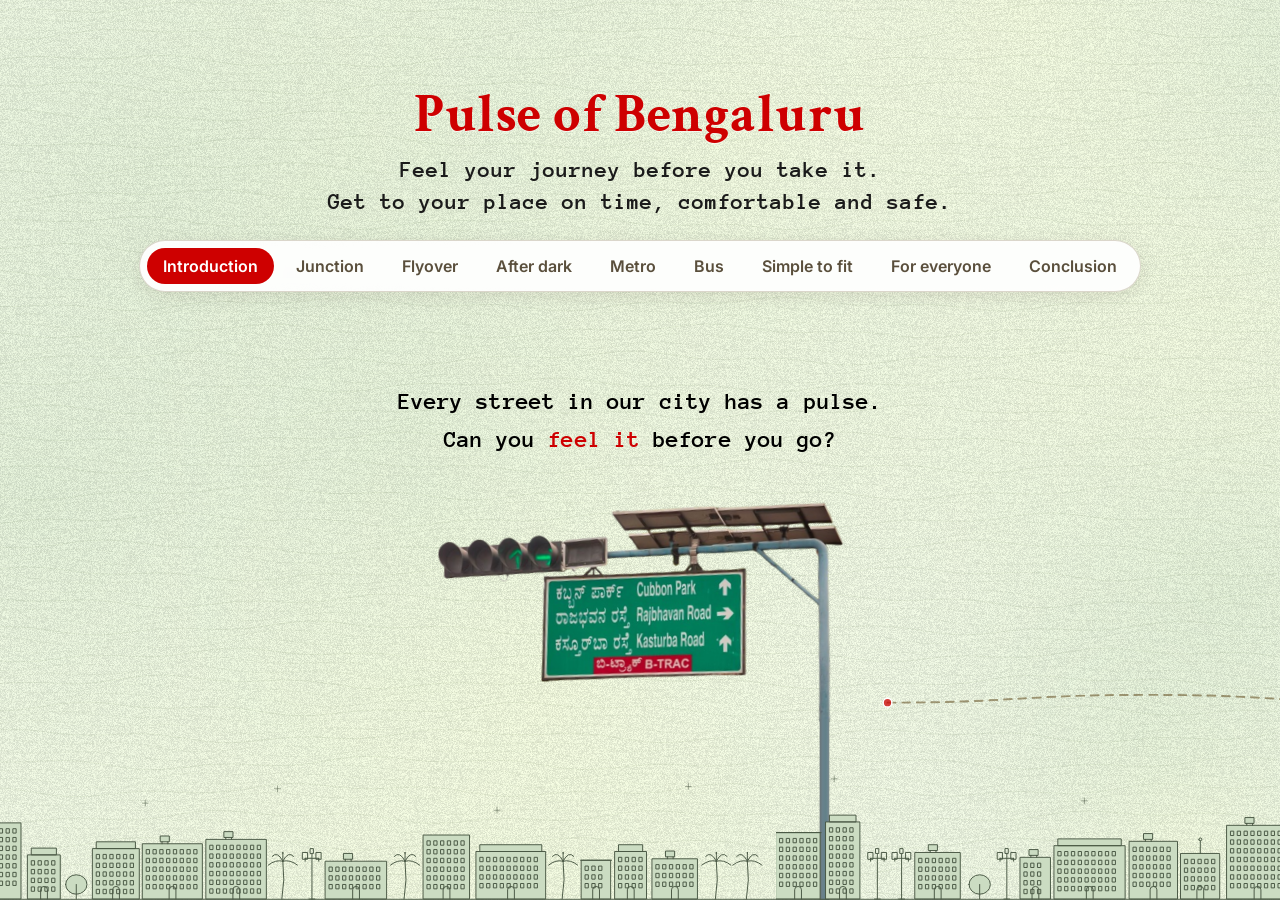
==== commit 0e62aaa3: "Mobile layout also for phones in desktop-site mode" ====
--- a/index.html
+++ b/index.html
@@ -7,8 +7,8 @@
   <link rel="preconnect" href="https://fonts.googleapis.com">
   <link rel="preconnect" href="https://fonts.gstatic.com" crossorigin>
   <link href="https://fonts.googleapis.com/css2?family=Anonymous+Pro:wght@700&family=Crimson+Text:wght@700&family=Inter:wght@600&family=Noto+Sans+Kannada:wght@700&family=Inter+Tight:wght@500;600;800&family=JetBrains+Mono:wght@500;700&display=swap" rel="stylesheet">
-  <script type="module" crossorigin src="./assets/index-BGbsX6NF.js"></script>
-  <link rel="stylesheet" crossorigin href="./assets/index-BCEVloXF.css">
+  <script type="module" crossorigin src="./assets/index-BAFr1vRS.js"></script>
+  <link rel="stylesheet" crossorigin href="./assets/index-DX6mXChy.css">
 </head>
 <body>
   <div id="root"></div>
--- a/assets/index-DX6mXChy.css
+++ b/assets/index-DX6mXChy.css
@@ -0,0 +1 @@
+*,:before,:after{box-sizing:border-box;margin:0}html,body,#root{background:#fff;height:100%;overflow:hidden}.scroller{overscroll-behavior:contain;scrollbar-width:thin;scrollbar-color:#4a584552 transparent;position:fixed;inset:0;overflow:auto hidden}.scroller::-webkit-scrollbar{background:0 0;height:8px}.scroller::-webkit-scrollbar-track{background:0 0}.scroller::-webkit-scrollbar-thumb{background:#4a584552;border-radius:8px}.track{height:100%;position:relative;overflow:hidden}.frame{transform-origin:0 0;width:24664px;height:928px;position:absolute;top:0;left:0}.spot{justify-content:center;align-items:center;display:flex;position:absolute}.spot>div{flex:none}.photo-fx{width:597.76px;height:336.24px;position:relative}.photo{border:0 solid #614b1e;position:relative}.photo img{pointer-events:none;max-width:none;position:absolute}.photo img.cover{object-fit:cover;width:100%;height:100%;inset:0}.photo .crop{pointer-events:none;position:absolute;inset:0;overflow:hidden}.headline{color:#ce0000;white-space:nowrap;font:700 60px Crimson Text,serif;position:absolute;transform:translateY(-50%)}.rect{background:#d9d9d9;width:6px;height:8px;position:absolute}.overlay{width:24664px;height:928px;position:absolute;top:0;left:0}.abs{position:absolute}.block{width:100%;max-width:none;height:100%;display:block}img.board{object-fit:cover;pointer-events:none;max-width:none}.photo.abs{position:absolute}.t-mono,.t-serif,.t-mono-small{white-space:nowrap;position:absolute}.t-mono{color:#000;font:700 50px Anonymous Pro,monospace}.t-serif{color:#ce0000;font:700 60px Crimson Text,serif}.t-mono-small{color:#000;white-space:pre-wrap;font:700 25px/40px Anonymous Pro,monospace}.wrap{white-space:normal}.pre{white-space:pre-wrap}.right{text-align:right}.red{color:#ce0000}.t-serif .mono-line{color:#000;white-space:pre;font-family:Anonymous Pro,monospace;font-size:50px}.t-serif .mono-small{color:#000;font-family:Anonymous Pro,monospace;font-size:25px;line-height:40px}.t-serif .small{font-size:25px;line-height:40px}ul.bullet{margin:0;padding:0;list-style:none}ul.bullet li{margin-inline-start:55px;list-style:outside}.tag{background:#5e4545;border-radius:10px;justify-content:center;align-items:center;padding:20px;display:flex;position:absolute}.tag p{color:#fff;white-space:nowrap;font:700 40px/40px Anonymous Pro,monospace}.patch{background:#fff;position:absolute}.caption{color:#303030;font:700 26px/38px Anonymous Pro,monospace;position:absolute}.journey{pointer-events:none;position:absolute;top:0;left:0;overflow:visible}.journey-road{fill:none;stroke:#614b1e;stroke-opacity:.55;stroke-width:4px;stroke-linecap:round;stroke-dasharray:16 14;animation:1.6s linear infinite journey-walk}.journey-stop{fill:#ce0000;fill-opacity:.75;stroke:#fff;stroke-width:3px}@keyframes journey-walk{to{stroke-dashoffset:-30px}}@media (prefers-reduced-motion:reduce){.journey-road{animation:none}}.content{width:100%;height:928px;position:absolute;left:0}.pop{transform-origin:50%;transform:scale(1.3333)}.lg-sw{background:#121417;border-radius:5px;align-items:center;gap:3px;min-width:74px;padding:4px 6px;display:inline-flex}.lg-led{border-radius:2px;width:4px;height:14px;display:inline-block}.lg-coach{background:#090e14;border:1.5px solid #c7b9d6;border-radius:4px;gap:3px;padding:2px 4px;display:inline-flex}.lg-coach i,.lg-coach b{border-radius:1.5px;width:3px;height:11px;display:inline-block}.lg-coach i{background:#0f1318}.lg-coach b{background:#d9a47e}.lg-seats{letter-spacing:.5px;color:#ffbd4a;font:700 8px/1 monospace}.lg-seats em{color:#ffbd4a40;font-style:normal}.lg-shadow{background:#000;box-shadow:0 0 0 1px #ffffff73}.lg-sec h3{margin-bottom:0}.lg-sec.on h3{margin-bottom:6px}.lg-body{gap:2px}.info-btn{all:unset;cursor:pointer;color:#ce0000;text-underline-offset:4px;white-space:nowrap;text-decoration:underline}.info-btn:after{content:" ▸"}.info{z-index:11;color:#2b2b2b;-webkit-font-smoothing:antialiased;background:#fffffffa;border:1px solid #614b1e40;border-radius:14px;width:420px;max-height:calc(100vh - 36px);padding:18px 20px 16px;font:500 14px/1.45 Inter,system-ui,-apple-system,sans-serif;animation:.22s ease-out info-in;position:fixed;bottom:18px;left:18px;overflow:auto;box-shadow:0 10px 34px #281e0a2e}@keyframes info-in{0%{opacity:0;transform:translateY(8px)}}.info h3{color:#ce0000;margin:0 28px 10px 0;font:700 22px/1.15 Crimson Text,serif}.info-k{letter-spacing:.06em;text-transform:uppercase;color:#614b1e;margin:12px 0 5px;font:700 11px/1 Anonymous Pro,monospace}.info-src{font-weight:600}.info ul{gap:6px;padding-left:18px;display:grid}.info figure{margin:12px 0 0}.info figure img{object-fit:cover;object-position:center 25%;border:1px solid #e5dccb;border-radius:10px;width:100%;max-height:300px;display:block}.info figcaption{color:#6b6355;margin-top:6px;font-size:12px}.info-link{color:#ce0000;margin-top:12px;font-weight:600;display:inline-block}.info-close{all:unset;cursor:pointer;color:#614b1e;font:400 24px/1 system-ui;position:absolute;top:10px;right:14px}.diagram{background:#faf7f0;border:1px solid #e5dccb;border-radius:10px;margin-top:10px;padding:6px 4px 2px}.diagram svg{width:100%;height:auto;display:block}.d-led{transition:fill .35s}.d-guide{stroke:#8a7d63;stroke-width:1px;stroke-dasharray:3 3;opacity:.55}.d-guide.on{stroke:#c9a227;opacity:1}.d-label{fill:#614b1e;font:600 11px Inter,system-ui,sans-serif}.info{width:460px}.info figure img{max-height:220px}.lead{color:#1b1b1b;font:700 40px/1.3 Anonymous Pro,monospace;position:absolute}.person-label{text-align:center;color:#303030;font:700 22px/1.3 Anonymous Pro,monospace;position:absolute}.bubble{fill:#ce0000;font:700 24px Noto Sans Kannada,Inter,sans-serif}.signs-wall{width:1340px;height:520px}.signs-wall img{filter:drop-shadow(0 8px 14px #281e0a2e);height:auto;position:absolute}.fit-tag{color:#303030;margin-top:10px;font:700 26px Anonymous Pro,monospace}.fit-tag.red{color:#ce0000}.fit-points{color:#303030;gap:26px;padding-left:28px;font:700 30px/1.35 Anonymous Pro,monospace;display:grid;position:absolute}.fit-points b{color:#ce0000}.fb-kn{fill:#fffff7;font:700 42px Noto Sans Kannada,sans-serif}.fb-en{fill:#fffff7;font:600 52px Inter,sans-serif}.fb-arrow{fill:#fffff7;font:700 84px Inter,sans-serif}.index{z-index:12;-webkit-backdrop-filter:blur(6px);backdrop-filter:blur(6px);-webkit-font-smoothing:antialiased;background:#ffffffeb;border:1px solid #614b1e38;border-radius:999px;gap:6px;padding:7px;font:600 16px/1 Inter,system-ui,sans-serif;display:flex;position:fixed;top:240px;left:50%;transform:translate(-50%);box-shadow:0 4px 18px #281e0a1a}.index button{all:unset;cursor:pointer;white-space:nowrap;color:#5a4f3c;border-radius:999px;align-items:center;gap:7px;padding:10px 16px;transition:background .2s,color .2s;display:flex}.index button:hover{background:#f6efe1}.index .n{color:#614b1e;background:#efe7d6;border-radius:50%;place-items:center;width:22px;height:22px;font:700 12px Anonymous Pro,monospace;display:inline-grid}.index button.on{color:#fff;background:#ce0000}.index button.on .n{color:#ce0000;background:#fff}.info-btn.try{color:#614b1e}.info-btn.try:after{content:" ●";color:#ce0000;vertical-align:.2em;font-size:.7em}.sim-backdrop{z-index:20;background:#1c160c6b;place-items:center;padding:24px;animation:.2s ease-out info-in;display:grid;position:fixed;inset:0}.sim{color:#2b2b2b;-webkit-font-smoothing:antialiased;background:#fffdf8;border-radius:18px;width:min(1080px,94vw);max-height:94vh;padding:18px 22px 20px;font:500 14px/1.4 Inter,system-ui,-apple-system,sans-serif;overflow:auto;box-shadow:0 20px 60px #140e0459}.sim header{justify-content:space-between;align-items:center;display:flex;position:relative}.sim header h3{color:#ce0000;font:700 26px/1.1 Crimson Text,serif}.sim header .info-close{position:static}.sim-k{letter-spacing:.05em;text-transform:uppercase;color:#614b1e;font:700 11px/1.2 Anonymous Pro,monospace}.sim-time{background:#f6efe1;border-radius:12px;align-items:center;gap:12px;margin:12px 0 14px;padding:10px 14px;display:flex}.sim-time input{accent-color:#ce0000;flex:1}.sim-time b{text-align:right;min-width:74px;font:700 16px Anonymous Pro,monospace}.sim-time-ico{font-size:18px}.sim-frame{background:#f3eee4;border-radius:14px;width:100%;position:relative;overflow:hidden}.sim-frame iframe{border:0;width:100%;height:100%;position:absolute;inset:0}.sim-frame.night{aspect-ratio:1128/409}.sim-frame.metro{aspect-ratio:1056/354}.sim-frame.bus{aspect-ratio:1296/486}.sim-board{width:100%;height:auto;display:block}.fb-kn.small{font-size:34px}.fb-en.small{font-size:40px}.fb-arrow.small{font-size:64px}.sim-note{margin-top:10px;font-size:15px}.sim-note .muted{color:#7a705e}.sim-hint{color:#6b6355;margin:8px 2px 0;font-size:13px}.sim-hint.inline{margin:0}.sim-controls{flex-wrap:wrap;align-items:center;gap:10px;margin-top:12px;display:flex}.sim-btn{all:unset;cursor:pointer;color:#3c3220;background:#efe7d6;border-radius:10px;padding:9px 14px;font-weight:700}.sim-btn:hover{background:#e6dcc6}.sim-btn.primary{color:#fff;background:#ce0000}.sim-btn.primary:hover{background:#b50000}.sim-btn.ghost{background:0 0;box-shadow:inset 0 0 0 1.5px #d9cfbb}.sim-btn[disabled]{opacity:.55;cursor:default}.sim-range{align-items:center;gap:8px;display:flex}.sim-range input{accent-color:#614b1e;width:180px}.seg{background:#efe7d6;border-radius:9px;padding:2px;display:inline-flex}.seg button{all:unset;cursor:pointer;color:#5a4f3c;white-space:nowrap;border-radius:7px;padding:5px 9px;font-size:12px;font-weight:600}.seg button.on{color:#ce0000;background:#fff;box-shadow:0 1px 3px #0000001f}.seg button[disabled]{cursor:default;opacity:.6}.sim-coaches{grid-template-columns:repeat(3,1fr);gap:10px 14px;margin-top:12px;display:grid}.sim-coach{gap:4px;display:grid}.sim-buses{gap:8px;margin-top:12px;display:grid}.sim-bus{grid-template-columns:70px 140px auto 1fr;align-items:center;gap:12px;display:grid}.sim-route{color:#b57a12;font:700 18px Anonymous Pro,monospace}.sim-eta{justify-self:end;align-items:center;gap:8px;display:inline-flex}.sim-eta b{text-align:center;min-width:58px;font:700 15px Anonymous Pro,monospace}.sim-eta button{all:unset;cursor:pointer;background:#efe7d6;border-radius:8px;place-items:center;width:28px;height:28px;font-weight:700;display:grid}.backdrop{z-index:0;pointer-events:none;width:100vw;height:100vh;position:fixed;inset:0}.scroller{z-index:1;background:0 0}.cmp{gap:12px;margin:4px 0 6px;display:grid}.cmp figure{margin:0}.cmp img{border:1px solid #e5dccb;border-radius:10px;width:100%;display:block}.cmp-label{letter-spacing:.05em;text-transform:uppercase;color:#5a4f3c;background:#ece7dd;border-radius:999px;margin-bottom:6px;padding:3px 9px;font:700 11px/1.3 Anonymous Pro,monospace;display:inline-block}.cmp-label.us{color:#fff;background:#ce0000}.cmp figcaption{color:#4a4336;margin-top:6px;font-size:13px}.cmp figcaption a{color:#8a7d63;white-space:nowrap}.cmp-us figcaption{color:#2b2b2b;font-weight:600}.pole{background:linear-gradient(90deg,#6c7477 0%,#6a7b82 15%,#69818b 30%,#66818b 45%,#638188 60%,#67838d 75%,#75878c 90%,#899893 100%);position:absolute}.board-legend{color:#2b2b2b;white-space:nowrap;background:#ffffffe0;border:1.5px solid #614b1e2e;border-radius:16px;align-items:center;gap:26px;padding:14px 22px;font:600 22px/1 Inter,system-ui,sans-serif;display:flex;position:absolute}.bl-title{letter-spacing:.05em;text-transform:uppercase;color:#ce0000;font:700 18px/1 Anonymous Pro,monospace}.bl-item{align-items:center;gap:12px;display:inline-flex}.board-legend .lg-sw{border-radius:8px;gap:5px;min-width:0;padding:7px 10px}.board-legend .lg-led{border-radius:3px;width:7px;height:24px}.board-legend .lg-coach{border-width:2.5px;border-radius:6px;gap:5px;padding:4px 7px}.board-legend .lg-coach i,.board-legend .lg-coach b{border-radius:2.5px;width:5px;height:18px}.board-legend .lg-seats{letter-spacing:1px;font-size:14px}.page-head{z-index:12;text-align:center;pointer-events:none;position:fixed;top:88px;left:50%;transform:translate(-50%)}.page-head h1{color:#ce0000;letter-spacing:.01em;text-shadow:0 1px #fff9;font:700 54px/1 Crimson Text,serif}.page-head p{color:#614b1e;letter-spacing:.04em;margin-top:5px;font:700 15px/1 Noto Sans Kannada,sans-serif}.page-head .head-q{letter-spacing:0;color:#1b1b1b;margin-top:12px;font:700 23px/1.4 Anonymous Pro,monospace}.page-head .head-q span{color:#ce0000}.skyline{pointer-events:none;position:absolute;left:0}.sky-fill{fill:none}.sky-line{fill:none;stroke:#4a5845;stroke-width:2px;stroke-linejoin:round;stroke-linecap:round;opacity:.72}.sky-star{fill:none;stroke:#4a5845;stroke-width:2px;stroke-linecap:round;opacity:.5}.ctx-legend{z-index:10;color:#2b2b2b;-webkit-font-smoothing:antialiased;background:#fffffff7;border:1px solid #614b1e40;border-radius:14px;width:290px;padding:12px 14px;font:600 13px/1.35 Inter,system-ui,sans-serif;animation:.3s ease-out ctx-in;position:fixed;bottom:18px;right:18px;box-shadow:0 8px 26px #281e0a29}@keyframes ctx-in{0%{opacity:0;transform:translateY(14px)}}.ctx-legend header{align-items:baseline;gap:8px;margin-bottom:8px;display:flex}.ctx-k{letter-spacing:.05em;text-transform:uppercase;color:#ce0000;font:700 11px/1 Anonymous Pro,monospace}.ctx-legend header b{flex:1;font-size:14px}.ctx-legend header button{all:unset;cursor:pointer;color:#614b1e;padding:0 6px;font:700 18px/1 system-ui}.ctx-legend ul{gap:6px;padding:0;list-style:none;display:grid}.ctx-legend li{align-items:center;gap:10px;display:flex}.ctx-legend .lg-sw{min-width:74px}.ctx-pill{all:unset;cursor:pointer;z-index:10;color:#fff;background:#ce0000;border-radius:999px;padding:9px 14px;font:700 12px/1 Anonymous Pro,monospace;position:fixed;bottom:18px;right:18px;box-shadow:0 6px 18px #78000040}.sim-btn.play{text-align:center;min-width:110px;padding:11px 18px;font-size:15px}.live-board{pointer-events:none;background:0 0;border:0;position:absolute}.playpause{all:unset;cursor:pointer;z-index:2;background:#ce0000;border-radius:50%;place-items:center;width:80px;height:80px;transition:transform .15s,background .15s;display:grid;position:absolute;box-shadow:0 0 0 6px #ffffffd9,0 8px 22px #7800004d}.playpause:hover{background:#b50000;transform:scale(1.06)}.playpause svg{fill:#fff;width:38px;height:38px}.playpause.paused{animation:1.6s ease-in-out infinite pp-pulse}@keyframes pp-pulse{50%{box-shadow:0 0 0 12px #ffffff8c,0 8px 22px #7800004d}}.spawn{z-index:2;gap:22px;display:flex;position:absolute}.spawn button{all:unset;cursor:pointer;background:#fff;border-radius:50%;place-items:center;width:64px;height:64px;transition:transform .15s,background .15s;display:grid;box-shadow:0 0 0 1.5px #614b1e2e,0 6px 18px #3c321429}.spawn button:hover{background:#fbfaf4;transform:scale(1.07)}.spawn button:active{transform:scale(.94)}.spawn button:focus-visible,.playpause:focus-visible{outline-offset:8px;outline:3px solid #1f3f8f}.spawn svg{fill:#fff;width:34px;height:34px}.beat{flex-direction:column;align-items:flex-start;gap:18px;display:flex;position:absolute}.kicker{letter-spacing:.24em;text-transform:uppercase;color:#614b1e;white-space:nowrap;font:700 28px/1 Anonymous Pro,monospace}.kicker.abs{position:absolute}.beat h3{color:#ce0000;font:700 60px/1.05 Crimson Text,serif}.beat .sub{color:#1b1b1b;font:700 30px/1.35 Anonymous Pro,monospace}.beat .place{color:#614b1e;margin-top:8px;font:700 20px/1.5 Anonymous Pro,monospace}.beat .place a{color:#ce0000;text-underline-offset:4px;pointer-events:auto;text-decoration:underline}[data-theme=night] .beat .place{color:var(--muted);font-family:JetBrains Mono,monospace;font-size:18px;font-weight:500}[data-theme=night] .beat .place a{color:var(--lime)}.tag.inline{padding:12px 18px;position:static}.tag.inline p{font-size:28px;line-height:28px}.theme-tabs{z-index:30;-webkit-font-smoothing:antialiased;background:#ffffffeb;border:1px solid #614b1e38;border-radius:12px;gap:4px;padding:4px;font:600 13px/1 Inter,system-ui,sans-serif;display:flex;position:fixed;top:16px;left:16px;box-shadow:0 4px 16px #281e0a1a}.theme-tabs button{all:unset;cursor:pointer;color:#5a4f3c;border-radius:9px;align-items:center;gap:8px;padding:8px 12px;display:flex}.theme-tabs button:hover{background:#f6efe1}.theme-tabs button.on{color:#fff;background:#2b2b2b}.theme-tabs .sw{border-radius:50%;width:14px;height:14px}.theme-tabs .sw-paper{background:linear-gradient(135deg,#e6eedb 50%,#ce0000 50%);box-shadow:0 0 0 1px #00000026}.theme-tabs .sw-night{background:linear-gradient(135deg,#0f141b 50%,#dcf26a 50%);box-shadow:0 0 0 1px #00000040}.theme-tabs button:focus-visible{outline-offset:2px;outline:2px solid #1f3f8f}[data-theme=night]{--ink:#0f141b;--card:#171e28;--line:#2a3340;--text:#f2efe6;--muted:#9aa3b2;--lime:#dcf26a;--peri:#7e95e0}[data-theme=night] body,[data-theme=night] html{background:#0f141b}[data-theme=night] .scroller{scrollbar-color:#dcf26a59 transparent}[data-theme=night] .scroller::-webkit-scrollbar-thumb{background:#dcf26a59}[data-theme=night] .t-serif,[data-theme=night] .headline,[data-theme=night] .beat h3{letter-spacing:-.025em;color:var(--text);font-family:Inter Tight,Inter,sans-serif;font-weight:800}[data-theme=night] .t-serif p:first-child,[data-theme=night] .beat h3{color:var(--text)}[data-theme=night] .headline{color:var(--lime)}[data-theme=night] .t-mono,[data-theme=night] .t-mono-small,[data-theme=night] .t-serif .mono-line,[data-theme=night] .t-serif .mono-small,[data-theme=night] .lead,[data-theme=night] .beat .sub,[data-theme=night] .fit-points,[data-theme=night] .caption,[data-theme=night] .person-label,[data-theme=night] .fit-tag{color:var(--text);letter-spacing:-.01em;font-family:JetBrains Mono,monospace;font-weight:500}[data-theme=night] .t-serif .mono-line,[data-theme=night] .t-mono{font-size:46px}[data-theme=night] .lead{font-size:36px}[data-theme=night] .beat .sub,[data-theme=night] .caption,[data-theme=night] .person-label{color:var(--muted)}[data-theme=night] .beat .sub{font-size:28px}[data-theme=night] .red,[data-theme=night] .fit-points b,[data-theme=night] .fit-tag.red{color:var(--lime)}[data-theme=night] .t-serif p:not(.mono-line):not(.mono-small)+p:not(.mono-line):not(.mono-small){color:var(--text)}[data-theme=night] .t-serif p[style*="75px"]:not(.mono-line){color:var(--lime)}[data-theme=night] .kicker{color:var(--peri);letter-spacing:.28em;font-family:JetBrains Mono,monospace;font-weight:700}[data-theme=night] .tag{box-shadow:inset 0 0 0 2px var(--lime);background:0 0}[data-theme=night] .tag p{color:var(--lime);font-family:JetBrains Mono,monospace}[data-theme=night] .info-btn{color:var(--lime)}[data-theme=night] .info-btn.try{color:var(--text)}[data-theme=night] .info-btn.try:after{color:var(--lime)}[data-theme=night] .bubble{fill:var(--ink)}[data-theme=night] .photo{box-shadow:0 18px 50px #00000073;border-color:#232c38!important}[data-theme=night] .signs-wall img{filter:drop-shadow(0 10px 22px #0000008c)}[data-theme=night] .journey-road{stroke:var(--lime);stroke-opacity:.45}[data-theme=night] .journey-stop{fill:var(--lime);fill-opacity:1;stroke:var(--ink);stroke-width:4px;transform-box:fill-box;transform-origin:50%;animation:1.4s ease-in-out infinite stop-beat}@keyframes stop-beat{0%,60%,to{transform:scale(1)}12%{transform:scale(1.45)}24%{transform:scale(1)}36%{transform:scale(1.25)}}@media (prefers-reduced-motion:reduce){[data-theme=night] .journey-stop{animation:none}}[data-theme=night] .sky-line{stroke:#6d7a91;opacity:.55}[data-theme=night] .sky-star{stroke:var(--peri);opacity:.6}[data-theme=night] .page-head h1{letter-spacing:-.03em;color:var(--text);text-shadow:none;font-family:Inter Tight,sans-serif;font-weight:800}[data-theme=night] .page-head .head-q{color:var(--muted);font-family:JetBrains Mono,monospace;font-size:17px;font-weight:500}[data-theme=night] .page-head .head-q span{color:var(--lime);font-weight:700}[data-theme=night] .index{border-color:var(--line);background:#171e28d1;font-family:Inter Tight,sans-serif;box-shadow:0 6px 24px #00000059}[data-theme=night] .index button{color:var(--muted)}[data-theme=night] .index button:hover{color:var(--text);background:#222b37}[data-theme=night] .index .n{color:var(--muted);background:#222b37;font-family:JetBrains Mono,monospace}[data-theme=night] .index button.on{background:var(--lime);color:var(--ink)}[data-theme=night] .index button.on .n{background:var(--ink);color:var(--lime)}[data-theme=night] .theme-tabs{border-color:var(--line);background:#171e28e6;box-shadow:0 6px 24px #00000059}[data-theme=night] .theme-tabs button{color:var(--muted)}[data-theme=night] .theme-tabs button:hover{background:#222b37}[data-theme=night] .theme-tabs button.on{background:var(--lime);color:var(--ink)}[data-theme=night] .playpause{background:var(--lime);box-shadow:0 0 0 6px #0f141be6,0 0 30px #dcf26a59}[data-theme=night] .playpause:hover{background:#e8f78f}[data-theme=night] .playpause svg{fill:var(--ink)}@keyframes pp-pulse-night{50%{box-shadow:0 0 0 12px #dcf26a2e,0 0 30px #dcf26a59}}[data-theme=night] .playpause.paused{animation-name:pp-pulse-night}[data-theme=night] .spawn button{background:var(--card);box-shadow:0 0 0 1.5px var(--line), 0 8px 20px #0006}[data-theme=night] .spawn button:hover{background:#1f2732}[data-theme=night] .spawn svg{fill:#fff}[data-theme=night] .info,[data-theme=night] .ctx-legend,[data-theme=night] .sim{border-color:var(--line);color:var(--text);background:#171e28f7;font-family:Inter Tight,sans-serif;box-shadow:0 14px 44px #00000080}[data-theme=night] .info h3,[data-theme=night] .sim header h3{letter-spacing:-.02em;color:var(--text);font-family:Inter Tight,sans-serif;font-weight:800}[data-theme=night] .info-k,[data-theme=night] .ctx-k,[data-theme=night] .sim-k{color:var(--peri);font-family:JetBrains Mono,monospace}[data-theme=night] .info figcaption,[data-theme=night] .sim-hint,[data-theme=night] .sim-note .muted,[data-theme=night] .cmp figcaption{color:var(--muted)}[data-theme=night] .cmp-us figcaption{color:var(--text)}[data-theme=night] .info-link{color:var(--lime)}[data-theme=night] .info-close,[data-theme=night] .ctx-legend header button{color:var(--muted)}[data-theme=night] .info figure img,[data-theme=night] .cmp img{border-color:var(--line)}[data-theme=night] .cmp-label{color:var(--muted);background:#222b37}[data-theme=night] .cmp-label.us{background:var(--lime);color:var(--ink)}[data-theme=night] .diagram{border-color:var(--line);background:#10161e}[data-theme=night] .d-label{fill:var(--muted)}[data-theme=night] .ctx-pill{background:var(--lime);color:var(--ink);font-family:JetBrains Mono,monospace;box-shadow:0 6px 18px #0006}[data-theme=night] .sim-backdrop{background:#05080c99}[data-theme=night] .sim-time,[data-theme=night] .sim-frame,[data-theme=night] .seg,[data-theme=night] .sim-btn,[data-theme=night] .sim-eta button{color:var(--text);background:#222b37}[data-theme=night] .sim-frame{background:#10161e}[data-theme=night] .sim-btn:hover{background:#2a3442}[data-theme=night] .sim-btn.primary{background:var(--lime);color:var(--ink)}[data-theme=night] .sim-btn.ghost{box-shadow:inset 0 0 0 1.5px var(--line);background:0 0}[data-theme=night] .seg button{color:var(--muted)}[data-theme=night] .seg button.on{background:var(--lime);color:var(--ink)}[data-theme=night] .sim-time input,[data-theme=night] .sim-range input{accent-color:var(--lime)}[data-theme=night] .sim-route{color:var(--lime)}[data-theme=night] .photo[style*="border-width: 0px"]{box-shadow:none}[data-theme=night] .kicker{letter-spacing:.2em;font-size:24px}.who{color:#614b1e;font:700 28px/1.45 Anonymous Pro,monospace;position:absolute}.street{transform:rotate(.6deg);box-shadow:0 16px 40px #281e0a38}.board-stack img{filter:drop-shadow(0 14px 18px #140e0459);height:auto;position:absolute}[data-theme=night] .who{color:var(--peri);font-family:JetBrains Mono,monospace;font-size:26px;font-weight:500}[data-theme=night] .street{border-color:#232c38!important}[data-theme=night] .board-stack img{filter:drop-shadow(0 14px 22px #0009)}.jx-time{z-index:3;background:#ffffffe6;border:2px solid #614b1e33;border-radius:999px;align-items:center;gap:22px;padding:16px 26px;display:flex;position:absolute;box-shadow:0 8px 24px #281e0a1f}.jx-time input{accent-color:#ce0000;cursor:pointer;flex:1;height:30px}.jx-time b{text-align:right;color:#1b1b1b;min-width:150px;font:700 32px Anonymous Pro,monospace}.jx-k{letter-spacing:.16em;text-transform:uppercase;color:#614b1e;white-space:nowrap;font:700 22px/1 Anonymous Pro,monospace}.jx-ico{font-size:34px}.jx-photo{opacity:0;transition:opacity .6s}.jx-photo.on{opacity:1}.jx-board{filter:drop-shadow(0 10px 18px #00000040);overflow:visible}[data-theme=night] .jx-time{border-color:var(--line);background:#171e28e6;box-shadow:0 8px 24px #0006}[data-theme=night] .jx-time input{accent-color:var(--lime)}[data-theme=night] .jx-time b{color:var(--text);font-family:JetBrains Mono,monospace}[data-theme=night] .jx-k{color:var(--peri);font-family:JetBrains Mono,monospace}.everyone-people{filter:drop-shadow(0 6px 10px #281e0a2e);height:auto}.pulse-drops{pointer-events:none;overflow:visible}.pulse-drops path{fill:none;stroke:#614b1e;stroke-opacity:.45;stroke-width:3px;stroke-dasharray:8 10;stroke-linecap:round;animation:1.6s linear infinite journey-walk}[data-theme=night] .pulse-drops path{stroke:var(--lime);stroke-opacity:.5}[data-theme=night] .everyone-people{filter:drop-shadow(0 6px 14px #00000080)}.carousel .slide{opacity:0;pointer-events:none;transition:opacity .7s;position:absolute;inset:0}.carousel .slide.on{opacity:1}.carousel-board{transition:transform .7s;position:absolute;transform:translateY(-50%)scale(.96)}.slide.on .carousel-board{transform:translateY(-50%)scale(1)}.carousel-board>*{filter:drop-shadow(0 14px 18px #140e0459);width:100%;height:auto;display:block}.carousel-dots{pointer-events:auto;justify-content:center;gap:14px;display:flex;position:absolute}.carousel-dots button{cursor:pointer;opacity:.3;background:#614b1e;border:0;border-radius:50%;width:18px;height:18px;padding:0;transition:opacity .3s,width .3s}.carousel-dots button.on{opacity:.9;border-radius:9px;width:46px}[data-theme=night] .carousel-board>*{filter:drop-shadow(0 14px 22px #0009)}[data-theme=night] .carousel-dots button{background:var(--lime)}.spawn{align-items:center}.spawn.above{flex-direction:column;align-items:flex-start;gap:14px}.spawn.above .spawn-hint{margin:0}.spawn-btns{gap:22px;display:flex}.spawn-hint{white-space:nowrap;color:#303030;margin:0 0 0 6px;font:700 22px/1.35 Anonymous Pro,monospace}[data-theme=night] .spawn-hint{color:var(--peri);font-family:JetBrains Mono,monospace;font-size:20px;font-weight:500}.jx-mini{z-index:1;filter:brightness(.9)contrast(.95)blur(.2px);position:absolute}.jx-mini.night{filter:brightness(.62)contrast(.9)blur(.2px)}.metro-live{aspect-ratio:1040/340;width:100%;position:relative;overflow:hidden;container-type:inline-size}.metro-live .live-board{width:calc(100cqw + 16px);height:calc(32.6923cqw + 16px);top:-8px;left:-8px}.photo>.metro-live{aspect-ratio:auto;height:100%}.fb-arrow-icon path{fill:#fffff7;stroke:#fffff7;stroke-width:2px;stroke-linejoin:round}.strip-hero{filter:drop-shadow(0 18px 24px #140e044d);overflow:visible}[data-theme=night] .strip-hero{filter:drop-shadow(0 18px 28px #0009)}.bus-live{aspect-ratio:1280/470;border-radius:12px;width:100%;position:relative;overflow:hidden;container-type:inline-size}.bus-live .live-board{width:calc(100cqw + 48px);height:calc(36.7188cqw + 16px);top:-8px;left:-24px}.bus-live.hi .live-board{transform-origin:0 0;width:calc(200cqw + 48px);height:calc(73.4375cqw + 16px);top:-4px;left:-12px;transform:scale(.5)}.night-live{aspect-ratio:1112/393;width:100%;position:relative;overflow:hidden;container-type:inline-size}.night-live .live-board{width:calc(100cqw + 16px);height:calc(35.3417cqw + 16px);top:-8px;left:-8px}.info-live{border-radius:14px;margin:2px 0 8px;overflow:hidden}.info-lead{margin:0 0 4px;font-size:15px;font-weight:600}.proof{margin-top:10px;display:inline-block;position:relative}.proof-btn{all:unset;cursor:pointer;color:#ce0000;text-underline-offset:4px;font-weight:600;text-decoration:underline}.proof-btn:after{content:" ▾";font-size:.8em}.proof-pop{z-index:2;background:#fffaf0;border:1px solid #e5dccb;border-radius:12px;width:360px;padding:10px;position:absolute;top:calc(100% + 8px);left:0;box-shadow:0 12px 28px #140e0440}.proof-pop:before{content:"";height:10px;position:absolute;top:-10px;left:0;right:0}.proof-pop img{border-radius:8px;width:100%;display:block}.proof-pop p{color:#4a4336;margin:8px 0 4px;font-size:13px}.proof-pop a{color:#ce0000;font-size:13px;font-weight:600}[data-theme=night] .proof-btn,[data-theme=night] .proof-pop a{color:var(--lime)}[data-theme=night] .proof-pop{border-color:var(--line);background:#161c25;box-shadow:0 12px 28px #0009}[data-theme=night] .proof-pop p{color:var(--muted)}.strip-crop{border-radius:10px;position:relative;overflow:hidden;box-shadow:0 10px 22px #140e0447}.strip-crop iframe{transform-origin:0 0;pointer-events:none;border:0;position:absolute}.fit-label{letter-spacing:.08em;text-transform:uppercase;color:#614b1e;white-space:nowrap;margin:0;font:700 20px Anonymous Pro,monospace;position:absolute}.fit-note{color:#6b6355;width:700px;margin:12px 0 0;font:400 16px/1.45 Anonymous Pro,monospace}.train-sticker{filter:drop-shadow(0 6px 10px #140e0440);display:block;overflow:visible}[data-theme=night] .fit-label{color:var(--peri);font-family:JetBrains Mono,monospace}[data-theme=night] .fit-note{color:var(--muted);font-family:JetBrains Mono,monospace}[data-theme=night] .strip-crop{box-shadow:0 10px 22px #0000008c}.strip-tabs{z-index:5;border-bottom:2px solid #614b1e38;gap:56px;margin-bottom:26px;display:flex;position:relative}.strip-tabs button{all:unset;cursor:pointer;letter-spacing:.05em;text-transform:uppercase;color:#7a6a4a;padding:0 2px 16px;font:700 30px/1 Anonymous Pro,monospace;transition:color .25s;position:relative}.strip-tabs button:after{content:"";background:0 0;border-radius:3px 3px 0 0;height:5px;transition:background .25s;position:absolute;bottom:-2px;left:0;right:0}.strip-tabs button:not(.on):hover{color:#3d2f14}.strip-tabs button.on{color:#c4231b}.strip-tabs button.on:after{background:#c4231b}.strip-tabs button:focus-visible{outline-offset:6px;border-radius:4px;outline:3px solid #1f3f8f}.strip-slide{opacity:0;pointer-events:none;width:1500px;transition:opacity .5s,transform .5s;position:absolute;top:110px;left:0;transform:translateY(8px)}.strip-slide.on{opacity:1;pointer-events:auto;transform:none}[data-theme=night] .strip-tabs{border-bottom-color:var(--line)}[data-theme=night] .strip-tabs button{color:var(--muted);font-family:JetBrains Mono,monospace}[data-theme=night] .strip-tabs button.on{color:var(--lime)}[data-theme=night] .strip-tabs button.on:after{background:var(--lime)}.drop{touch-action:none;position:relative}.drop:before{content:"";position:absolute;inset:-60px -60px -40px}.drop.follow,.drop.snap{cursor:grabbing}.drop-strip{border-radius:16px;display:block;position:relative;box-shadow:0 10px 22px #140e0447}.drop-sticker{pointer-events:none;transform-origin:50%;transition:left .5s cubic-bezier(.3,1.25,.5,1),top .5s cubic-bezier(.3,1.25,.5,1);position:absolute;transform:scale(1.1)}.drop-roll{filter:drop-shadow(0 26px 18px #0a08044d)drop-shadow(0 6px 6px #0a08042e);transition:filter .25s;animation:3.4s ease-in-out infinite breathe;display:block;overflow:visible}@keyframes breathe{0%,to{filter:drop-shadow(0 22px 16px #0a08044d)drop-shadow(0 6px 6px #0a08042e);transform:translateY(0)scale(1)}50%{filter:drop-shadow(0 34px 22px #0a08043d)drop-shadow(0 9px 8px #0a080424);transform:translateY(-9px)scale(1.012)}}.drop.follow .drop-roll{filter:drop-shadow(8px 20px 14px #0a08044d);animation:none;transform:rotate(-1.5deg)scale(1.02)}.drop.snap .drop-roll{filter:drop-shadow(0 4px 4px #0a080447);animation:none;transform:none}.drop.stuck .drop-roll{filter:drop-shadow(0 1px 1px #00000040);animation:none;transform:none}.sticker-edge{fill:#c7b6d6}[data-theme=night] .drop-strip{box-shadow:0 10px 22px #0000008c}[data-theme=night] .drop-roll{animation-name:breathe-night}@keyframes breathe-night{0%,to{filter:drop-shadow(0 22px 18px #0009)drop-shadow(0 6px 6px #0006);transform:translateY(0)scale(1)}50%{filter:drop-shadow(0 34px 24px #00000080)drop-shadow(0 9px 8px #00000052);transform:translateY(-9px)scale(1.012)}}[data-theme=night] .drop.follow .drop-roll{filter:drop-shadow(8px 20px 16px #0009)}:root:not([data-theme=night]) .sky-fill{fill:#cbdcc2}.skyline.fill,.skyline.lines{z-index:3}:root:not([data-theme=night]) .sky-line{opacity:1}.drop-hint{text-align:center;color:#4a4336;white-space:nowrap;margin:0;font:400 22px/1.4 Anonymous Pro,monospace;position:absolute;left:0;right:0}[data-theme=night] .drop-hint{color:var(--muted);font-family:JetBrains Mono,monospace}.drop-arrow{pointer-events:none;transition:opacity .3s;position:absolute;overflow:visible}.arrow-line,.arrow-head{fill:none;stroke:#614b1e;stroke-width:1.3px;stroke-linecap:round;stroke-linejoin:round}.arrow-line{stroke-dasharray:2 2.4}.drop:not(.home) .drop-arrow{opacity:0}[data-theme=night] .arrow-line,[data-theme=night] .arrow-head{stroke:var(--lime)}.drop.snap .drop-sticker,.drop.stuck .drop-sticker{transform:none}.drop.home .drop-sticker{transition:left .5s cubic-bezier(.3,1.25,.5,1),top .5s cubic-bezier(.3,1.25,.5,1),transform .4s}.drop.follow .drop-sticker{transition:left 90ms linear,top 90ms linear,transform .3s}.drop.snap .drop-sticker,.drop.stuck .drop-sticker{transition:left .22s cubic-bezier(.3,1.4,.5,1),top .22s cubic-bezier(.3,1.4,.5,1),transform .22s}:root:not([data-theme=night]) .spawn button{background:#ce0000;box-shadow:0 6px 14px #78000052,0 2px 4px #78000047,inset 0 1px #ffffff2e}:root:not([data-theme=night]) .spawn button:hover{background:#e01010;box-shadow:0 10px 20px #7800005c,0 3px 6px #7800004d,inset 0 1px #fff3}.fit-btns{gap:14px;display:flex;position:absolute}.fit-btn{all:unset;cursor:pointer;color:#fff;letter-spacing:.04em;background:#614b1e;border-radius:999px;padding:16px 30px;font:700 30px Anonymous Pro,monospace;transition:transform .15s,background .15s;box-shadow:0 6px 14px #3c280a4d,0 2px 4px #3c280a40}.fit-btn:hover{background:#735a26;transform:translateY(-2px)}.fit-btn:focus-visible{outline-offset:4px;outline:3px solid #1f3f8f}[data-theme=night] .fit-btn{background:var(--card);color:var(--lime);box-shadow:0 0 0 1.5px var(--line), 0 8px 20px #0006;font-family:JetBrains Mono,monospace}.fit-modal{width:min(760px,94vw)}.fit-lead{color:#4a4336;margin:10px 0 14px;font-size:15px}.fit-rows{gap:0;margin:0;display:grid}.fit-row{border-top:1px solid #eadfca;grid-template-columns:190px 1fr;gap:16px;padding:12px 0;display:grid}.fit-row dt{letter-spacing:.05em;text-transform:uppercase;color:#614b1e;padding-top:2px;font:700 12px/1.4 Anonymous Pro,monospace}.fit-row dd{gap:3px;margin:0;display:grid}.fit-row dd b{color:#1b1b1b;font-size:16px}.fit-row dd span{color:#4a4336}.beat.closing h3{font-size:72px;line-height:1.05}.closing-list{color:#1b1b1b;gap:10px;margin:6px 0 0;padding-left:30px;font:700 30px/1.35 Anonymous Pro,monospace;display:grid}.closing-punch{color:#1b1b1b;border-top:2px solid #614b1e59;margin-top:14px;padding-top:22px;font:700 34px/1.4 Anonymous Pro,monospace}.closing-punch span{color:#ce0000}[data-theme=night] .closing-list,[data-theme=night] .closing-punch{color:var(--text);font-family:JetBrains Mono,monospace}[data-theme=night] .closing-punch{border-color:var(--line)}[data-theme=night] .closing-punch span{color:var(--lime)}.finale .sub{font-size:34px}.finale .closing-list li{cursor:pointer;color:#8a7d63;transition:color .3s}.finale .closing-list li.on{color:#ce0000}.finale .closing-punch{font-size:38px}[data-theme=night] .finale .closing-list li{color:var(--muted)}[data-theme=night] .finale .closing-list li.on{color:var(--lime)}.fit-card{flex-direction:column;gap:18px;display:flex;position:absolute}.fit-checks{color:#1b1b1b;gap:14px;margin:0 0 8px;padding:0;font:700 28px/1.3 Anonymous Pro,monospace;list-style:none;display:grid}.fit-checks li{padding-left:44px;position:relative}.fit-checks li:before{content:"✓";color:#fff;background:#614b1e;border-radius:50%;place-items:center;width:30px;height:30px;font:700 18px/1 Inter,sans-serif;display:grid;position:absolute;top:1px;left:0}.fit-tiles{flex-wrap:wrap;gap:16px;display:flex}.fit-tile{all:unset;cursor:pointer;color:#fff;background:#614b1e;border-radius:999px;align-items:center;gap:12px;padding:14px 26px 14px 16px;transition:transform .15s,background .2s,box-shadow .15s;display:inline-flex;box-shadow:0 4px #3f3012,0 8px 16px #3c280a2e}.fit-tile:hover{background:#735a26;transform:translateY(-2px);box-shadow:0 6px #3f3012,0 12px 20px #3c280a33}.fit-tile:active{transform:translateY(3px);box-shadow:0 1px #3f3012,0 4px 8px #3c280a2e}.fit-tile:focus-visible{outline-offset:4px;outline:3px solid #1f3f8f}.fit-tile .fit-ico{background:#ffffff2e;border-radius:50%;place-items:center;width:36px;height:36px;font:700 20px/1 Inter,sans-serif;display:grid}.fit-tile b{letter-spacing:.02em;font:700 26px/1 Anonymous Pro,monospace}[data-theme=night] .fit-checks{color:var(--text);font-family:JetBrains Mono,monospace}[data-theme=night] .fit-checks li:before{background:var(--lime);color:var(--ink)}[data-theme=night] .fit-tile{background:var(--card);color:var(--text);box-shadow:0 0 0 1.5px var(--line)}[data-theme=night] .fit-tile b{color:var(--lime);font-family:JetBrains Mono,monospace}.closing-big{color:#ce0000;margin:6px 0 0;font:700 72px/1.05 Crimson Text,serif}[data-theme=night] .closing-big{color:var(--lime)}.finale-end h3{font-size:80px;line-height:1.02}.finale-end .closing-list{gap:14px;margin-top:16px;padding-left:34px;font-size:32px}.finale .finale-lead{color:#1b1b1b;font:700 40px/1.3 Anonymous Pro,monospace}[data-theme=night] .finale .finale-lead{color:var(--text);font:700 36px/1.3 JetBrains Mono,monospace}.finale-end .closing-list li,.finale-end .closing-list li.on{color:#1b1b1b;cursor:default}[data-theme=night] .finale-end .closing-list li,[data-theme=night] .finale-end .closing-list li.on{color:var(--text)}.conclusion h3{white-space:nowrap;font-size:72px}.concl-list{gap:34px;margin:18px 0 0;padding:0;list-style:none;display:grid}.concl-list li{grid-template-columns:700px 760px;align-items:center;gap:40px;display:grid}.concl-t{color:#1b1b1b;padding-left:30px;font:700 32px/1.3 Anonymous Pro,monospace;position:relative}.concl-t:before{content:"•";position:absolute;left:4px}.concl-buses{gap:40px;display:flex}.concl-bus{flex-direction:column;align-items:center;gap:8px;margin:0;display:flex}.concl-bus figcaption{color:#5b5140;font:700 20px/1 Anonymous Pro,monospace}[data-theme=night] .concl-t{color:var(--text);font-family:JetBrains Mono,monospace}[data-theme=night] .concl-bus figcaption{color:var(--muted)}.birds{z-index:2;pointer-events:none;width:100vw;height:100vh;position:fixed;inset:0}.conclusion .concl-list{gap:18px}.conclusion .concl-list li{display:block}.made-with{flex-direction:column;align-items:flex-start;gap:10px;margin-top:300px;display:flex}.made-with-t{align-items:center;gap:14px;margin:0;display:flex}.made-with-heart{letter-spacing:0;color:#ce0000;font-size:30px;line-height:1}.made-with-mail{color:#1b1b1b;border-bottom:2px solid;padding-bottom:2px;font:700 26px/1.2 Anonymous Pro,monospace;text-decoration:none}.made-with-mail:hover{color:#ce0000}.everyone-board{filter:drop-shadow(0 14px 18px #140e0459);z-index:2}.everyone-metro{z-index:3}.info-modal{color:#2b2b2b;-webkit-font-smoothing:antialiased;width:min(840px,94vw);font:500 15px/1.5 Inter,system-ui,-apple-system,sans-serif}.info-modal .info-strip{background:#f4f1e6;border:1px solid #e5dccb;border-radius:14px;justify-content:center;margin:14px 0 18px;padding:22px 0;display:flex}.info-modal .info-strip .concl-bus{margin:0}.info-modal .info-k{margin:16px 0 6px;font-size:12px}.info-modal ul{gap:7px;padding-left:20px;display:grid}.info-modal figure{margin:14px 0 0}.info-modal figure img{border:1px solid #e5dccb;border-radius:10px;width:100%;height:auto;max-height:none;display:block}.info-modal figcaption{color:#6b6355;margin-top:6px;font-size:13px}.m-root{z-index:1;-webkit-overflow-scrolling:touch;overscroll-behavior:contain;padding:0 0 calc(40px + env(safe-area-inset-bottom));color:#1b1b1b;font:700 16px/1.45 Anonymous Pro,monospace;position:fixed;inset:0;overflow:hidden auto}.m-root *{-webkit-tap-highlight-color:transparent}.m-hero{padding:calc(34px + env(safe-area-inset-top)) 22px 18px;text-align:center}.m-hero h1{color:#ce0000;text-shadow:0 1px #fff9;font:700 clamp(38px,11vw,56px)/1 Crimson Text,serif}.m-hero p{color:#1b1b1b;margin-top:12px;font:700 15px/1.5 Anonymous Pro,monospace}.m-nav{z-index:5;scrollbar-width:none;-webkit-backdrop-filter:blur(8px);background:#fafbf6f7;border-block:1px solid #614b1e2e;gap:6px;padding:8px 12px;font:600 14px/1 Inter,system-ui,sans-serif;display:flex;position:sticky;top:0;overflow-x:auto}.m-nav::-webkit-scrollbar{display:none}.m-nav button{all:unset;cursor:pointer;color:#5a4f3c;white-space:nowrap;border-radius:999px;flex:none;padding:9px 14px}.m-nav button.on{color:#fff;background:#ce0000}.m-sec{flex-direction:column;gap:18px;max-width:640px;margin:0 auto;padding:44px 20px 12px;display:flex;position:relative}.m-sec+.m-sec{border-top:2px dashed #614b1e47;margin-top:26px}.m-beat{flex-direction:column;gap:10px;display:flex}.m-gap{margin-top:26px}.m-kicker{letter-spacing:.2em;text-transform:uppercase;color:#614b1e;font:700 12px/1.3 Anonymous Pro,monospace}.m-root h2{color:#ce0000;font:700 clamp(28px,8vw,38px)/1.08 Crimson Text,serif}.m-root h2.m-big{font-size:clamp(36px,10vw,48px)}.m-sub{color:#1b1b1b;font:700 17px/1.45 Anonymous Pro,monospace}.m-place{color:#614b1e;font:700 12px/1.5 Anonymous Pro,monospace}.m-place a{color:#ce0000;text-underline-offset:3px}.m-mono{color:#000;font:700 clamp(19px,5.4vw,24px)/1.4 Anonymous Pro,monospace}.m-center{text-align:center}.m-photo{background:#ddd;border:0 solid #858067;width:100%;position:relative;box-shadow:0 10px 22px #281e0a2e}.m-crop{position:absolute;inset:0;overflow:hidden}.m-crop img{pointer-events:none;max-width:none;position:absolute}.m-crop img.cover{object-fit:cover;width:100%;height:100%;inset:0}.m-on{display:block;position:absolute}.m-photo .jx-mini{position:absolute}.m-signal{width:92%;box-shadow:none;background:0 0;align-self:center;margin:10px 0 6px}.m-vig{flex-direction:column;gap:14px;margin-top:8px;display:flex}.m-vig+.m-vig{margin-top:26px}.m-second{align-self:flex-end;width:80%;margin-top:-26px}.m-red{color:#ce0000}.m-qs{gap:8px;padding-left:24px;font:700 19px/1.4 Anonymous Pro,monospace;list-style:outside;display:grid}.m-pulse-q{flex-direction:column;gap:2px;margin-top:14px;font:700 20px/1.35 Anonymous Pro,monospace;display:flex}.m-pulse-q b{color:#ce0000;font:700 clamp(30px,9vw,40px)/1.1 Crimson Text,serif}.m-board{filter:drop-shadow(0 10px 16px #140e0447);width:100%}.m-svg-board,.m-flyover-board{height:auto;display:block}.m-caption{color:#303030;font:700 16px/1.45 Anonymous Pro,monospace}.m-caption .info-btn{white-space:nowrap}.m-legend{color:#3c3220;background:#ffffffbf;border:1px solid #614b1e2e;border-radius:12px;flex-wrap:wrap;align-items:center;gap:8px 14px;padding:10px 12px;font:600 13px/1.2 Inter,system-ui,sans-serif;display:flex}.m-legend-t{letter-spacing:.08em;text-transform:uppercase;color:#ce0000;width:100%;font:700 11px/1 Anonymous Pro,monospace}.m-legend-i{align-items:center;gap:7px;display:inline-flex}.m-legend .lg-sw{min-width:0}.m-time{background:#ffffffeb;border:1px solid #614b1e33;border-radius:999px;align-items:center;gap:10px;padding:10px 14px;display:flex;box-shadow:0 4px 14px #281e0a1a}.m-time .jx-ico{font-size:18px}.m-time-k{letter-spacing:.1em;text-transform:uppercase;color:#614b1e;white-space:nowrap;font:700 11px/1 Anonymous Pro,monospace}.m-time input{accent-color:#ce0000;flex:1;min-width:0;height:28px}.m-time b{text-align:right;min-width:72px;font:700 15px Anonymous Pro,monospace}@media (width<=360px){.m-time-k{display:none}}.m-spawn{flex-wrap:wrap;align-items:center;gap:12px;display:flex}.m-spawn p{color:#4a4336;flex:100%;font:700 14px/1.4 Anonymous Pro,monospace}.m-spawn button{all:unset;cursor:pointer;background:#8d7d5e;border-radius:50%;place-items:center;width:54px;height:54px;display:grid;box-shadow:0 6px 14px #3c280a40}.m-spawn button:active{transform:scale(.93)}.m-spawn svg{fill:#fff;width:28px;height:28px}.m-metro-row{flex-direction:column;gap:12px;display:flex}.m-pp{all:unset;cursor:pointer;color:#fff;background:#ce0000;border-radius:999px;align-self:flex-start;align-items:center;gap:8px;padding:10px 18px 10px 12px;font:700 15px/1 Anonymous Pro,monospace;display:inline-flex;box-shadow:0 6px 14px #78000040}.m-pp svg{fill:#fff;width:22px;height:22px}.m-pp.paused{animation:1.6s ease-in-out infinite pp-pulse}.m-strips{flex-direction:column;gap:10px;display:flex}.m-strip-l{letter-spacing:.1em;text-transform:uppercase;color:#614b1e;margin-top:8px;font:700 12px/1 Anonymous Pro,monospace}.m-fluid{width:100%}.m-fluid .strip-hero{display:block}.m-checks{gap:12px;font-size:18px}.m-checks li{padding-left:38px}.m-checks li:before{width:26px;height:26px}.m-tiles{flex-wrap:wrap;gap:10px;display:flex}.m-tiles .fit-tile{gap:10px;padding:10px 18px 10px 10px}.m-tiles .fit-tile b{font-size:18px}.m-tiles .fit-tile small{opacity:.8;font:600 12px/1 Inter,system-ui,sans-serif}.m-tiles .fit-tile .fit-ico{width:30px;height:30px;font-size:16px}.m-car{margin-top:6px;display:grid;position:relative}.m-slide{opacity:0;pointer-events:none;flex-direction:column;grid-area:1/1;justify-content:center;align-items:center;gap:10px;transition:opacity .6s;display:flex}.m-slide.on{opacity:1}.m-slide-board>*{filter:drop-shadow(0 10px 14px #140e044d);width:100%;height:auto;display:block}.m-who{color:#614b1e;font:700 15px/1.3 Anonymous Pro,monospace}.m-dots{justify-content:center;gap:10px;display:flex}.m-dots button{opacity:.3;cursor:pointer;background:#614b1e;border:0;border-radius:6px;width:12px;height:12px;padding:0;transition:width .3s,opacity .3s}.m-dots button.on{opacity:.9;width:32px}.m-people{filter:drop-shadow(0 6px 10px #281e0a2e);width:100%;height:auto;margin-top:8px;display:block}.m-concl{gap:12px;padding-left:24px;font:700 19px/1.4 Anonymous Pro,monospace;list-style:outside;display:grid}.m-made{flex-direction:column;gap:10px;margin-top:60px;display:flex}.m-made .made-with-heart{font-size:18px}.m-made .made-with-mail{align-self:flex-start;font-size:18px}.is-mobile .sim-backdrop{align-items:end;padding:10px}.is-mobile .sim{border-radius:18px;width:100%;max-height:88dvh;padding:16px 16px 20px}.is-mobile .sim header h3{padding-right:8px;font-size:22px}.is-mobile .info-close{padding:6px}.is-mobile .info-modal .info-strip{padding:14px 10px}.is-mobile .fit-row{grid-template-columns:1fr;gap:4px}
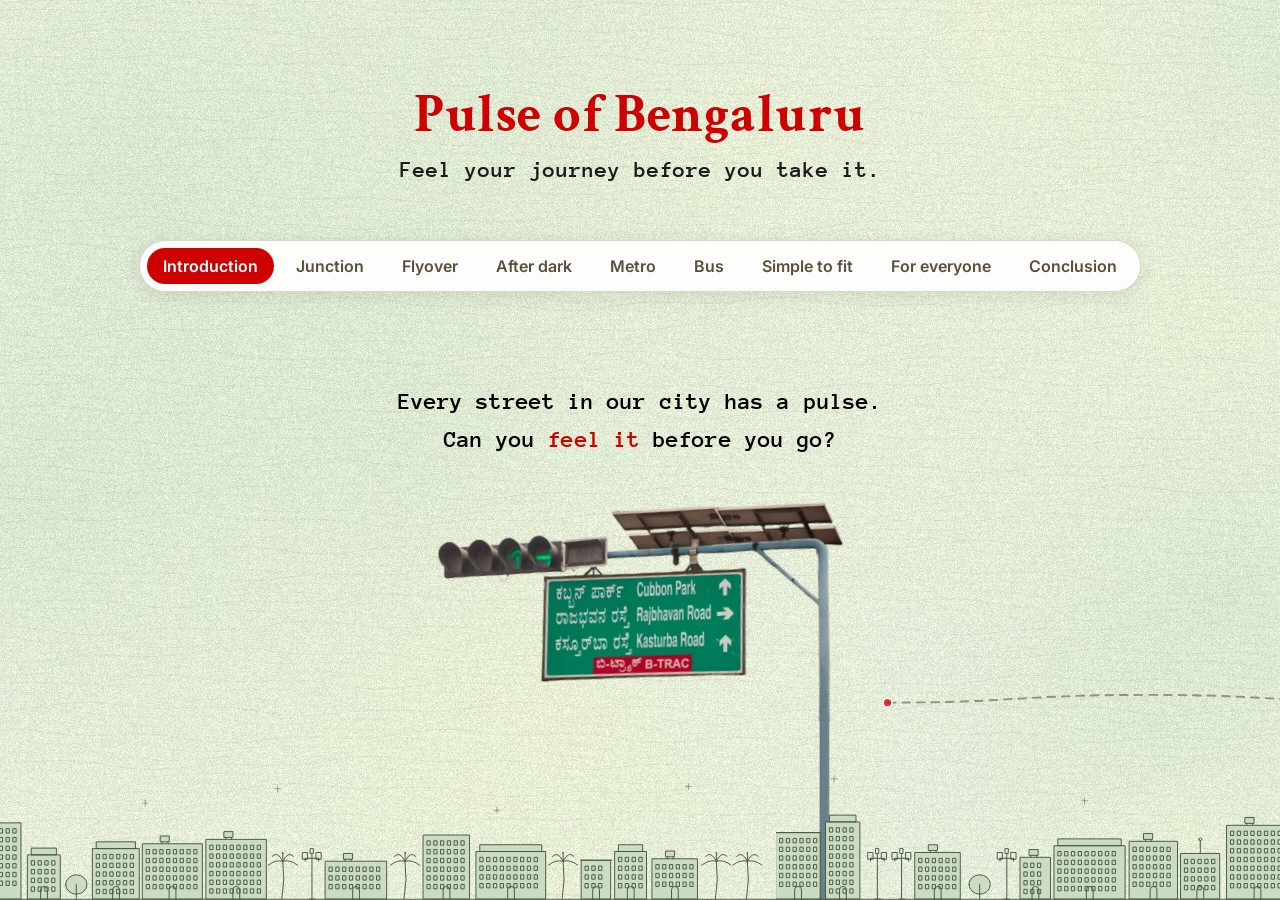
==== commit 2e807cd0: "Metro panel strip only, new bus caption, people photo without phones, shorter tagline" ====
--- a/index.html
+++ b/index.html
@@ -7,7 +7,7 @@
   <link rel="preconnect" href="https://fonts.googleapis.com">
   <link rel="preconnect" href="https://fonts.gstatic.com" crossorigin>
   <link href="https://fonts.googleapis.com/css2?family=Anonymous+Pro:wght@700&family=Crimson+Text:wght@700&family=Inter:wght@600&family=Noto+Sans+Kannada:wght@700&family=Inter+Tight:wght@500;600;800&family=JetBrains+Mono:wght@500;700&display=swap" rel="stylesheet">
-  <script type="module" crossorigin src="./assets/index-BAFr1vRS.js"></script>
+  <script type="module" crossorigin src="./assets/index-Dq7v61DZ.js"></script>
   <link rel="stylesheet" crossorigin href="./assets/index-DX6mXChy.css">
 </head>
 <body>
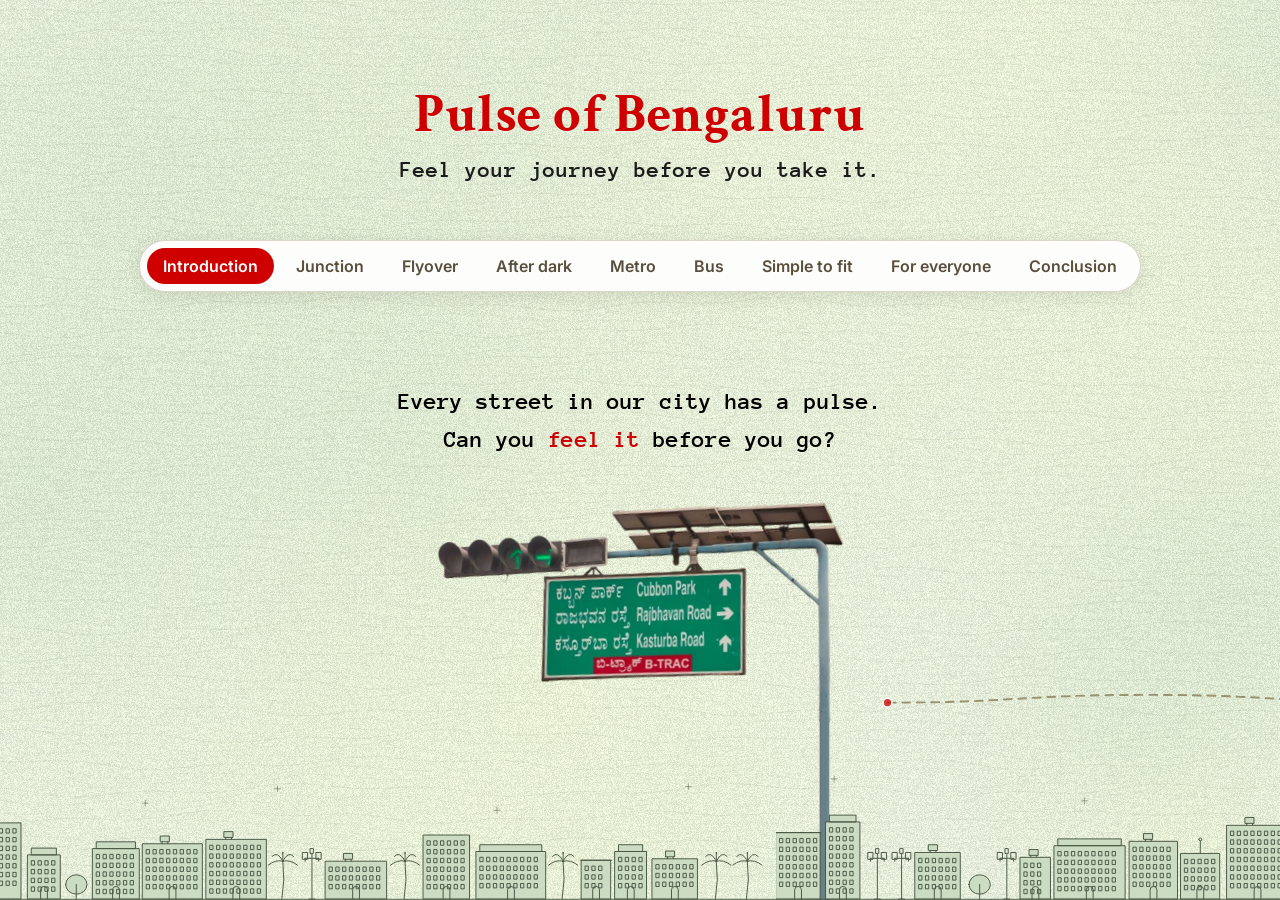
==== commit 4894e3a2: "Night slide caption: Walking home after dark" ====
--- a/index.html
+++ b/index.html
@@ -7,7 +7,7 @@
   <link rel="preconnect" href="https://fonts.googleapis.com">
   <link rel="preconnect" href="https://fonts.gstatic.com" crossorigin>
   <link href="https://fonts.googleapis.com/css2?family=Anonymous+Pro:wght@700&family=Crimson+Text:wght@700&family=Inter:wght@600&family=Noto+Sans+Kannada:wght@700&family=Inter+Tight:wght@500;600;800&family=JetBrains+Mono:wght@500;700&display=swap" rel="stylesheet">
-  <script type="module" crossorigin src="./assets/index-Dq7v61DZ.js"></script>
+  <script type="module" crossorigin src="./assets/index-NvLb0ceJ.js"></script>
   <link rel="stylesheet" crossorigin href="./assets/index-DX6mXChy.css">
 </head>
 <body>
